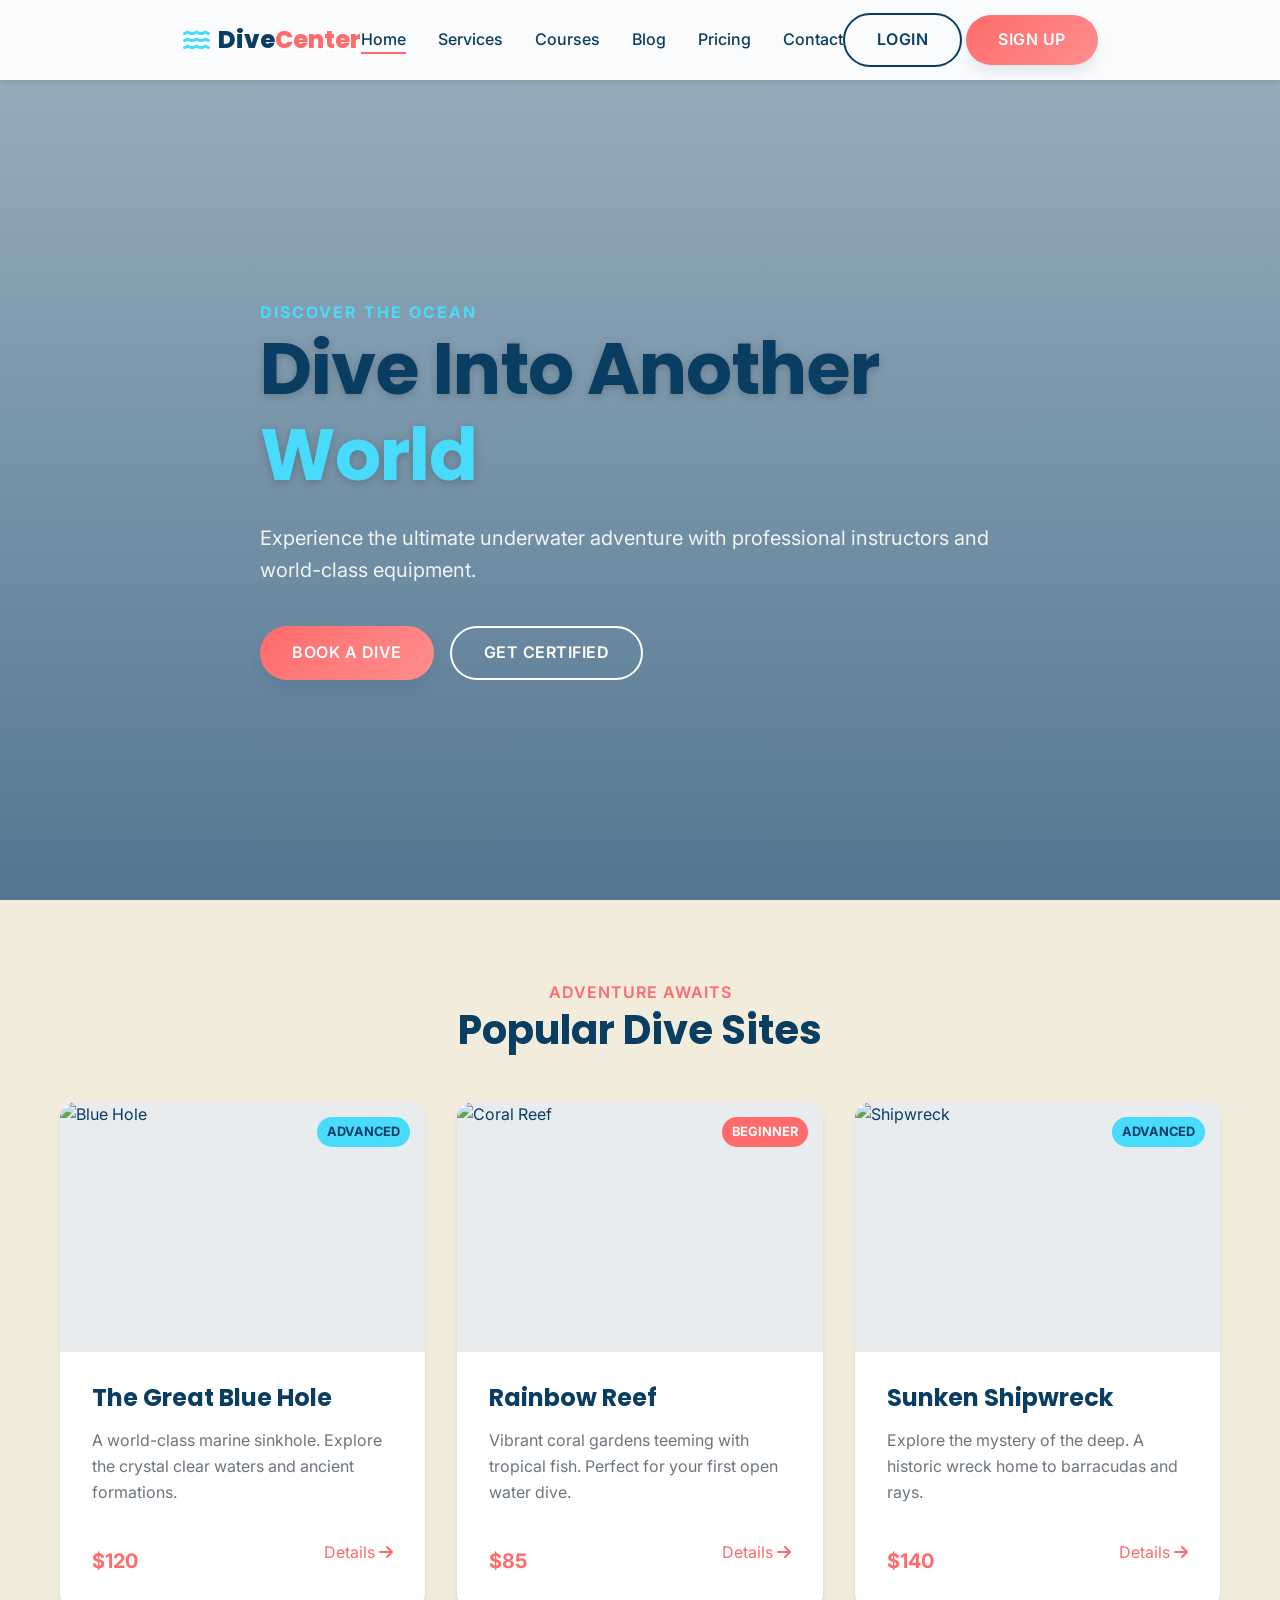
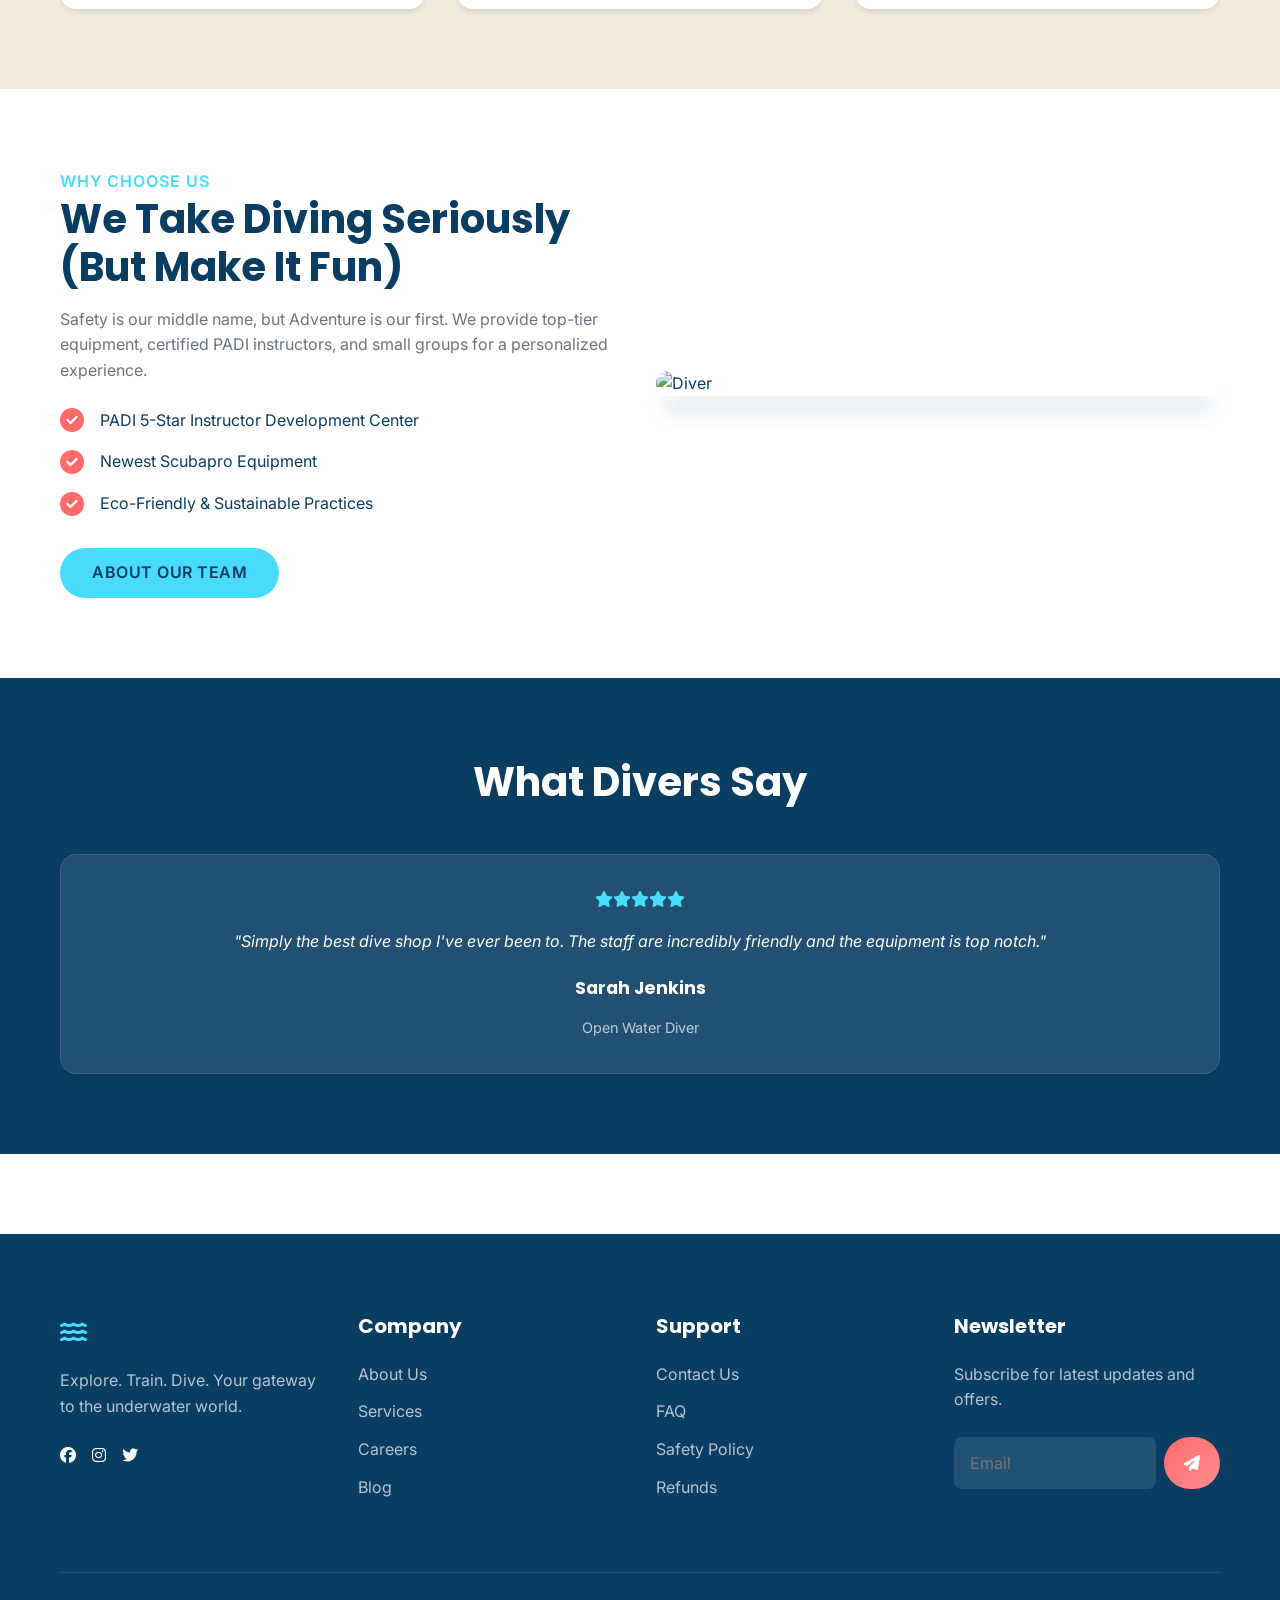
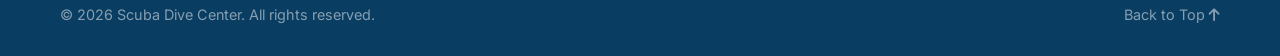
==== index.html @ 1085dacf "first commit" ====
<!DOCTYPE html>
<html lang="en">
<head>
    <meta charset="UTF-8">
    <meta name="viewport" content="width=device-width, initial-scale=1.0">
    <title>Scuba Dive Center | Dive Into Another World</title>
    
    <!-- Fonts -->
    <link rel="preconnect" href="https://fonts.googleapis.com">
    <link rel="preconnect" href="https://fonts.gstatic.com" crossorigin>
    <link href="https://fonts.googleapis.com/css2?family=Inter:wght@400;500;600&family=Poppins:wght@600;700;800&display=swap" rel="stylesheet">
    
    <!-- Icons -->
    <link rel="stylesheet" href="https://cdnjs.cloudflare.com/ajax/libs/font-awesome/6.4.0/css/all.min.css">
    
    <!-- Custom CSS -->
    <link rel="stylesheet" href="assets/css/style.css">
</head>
<body>

    <!-- Header -->
    <header class="header">
        <div class="container d-flex justify-between align-center">
            <a href="index.html" class="nav-logo">
                <i class="fa-solid fa-water text-secondary"></i>
                <span>Dive<span class="text-primary">Center</span></span>
            </a>
            
            <nav>
                <ul class="nav-links align-center">
                    <li><a href="index.html" class="nav-link active">Home</a></li>
                    <li><a href="services.html" class="nav-link">Services</a></li>
                    <li><a href="home-2.html" class="nav-link">Courses</a></li>
                    <li><a href="blog.html" class="nav-link">Blog</a></li>
                    <li><a href="pricing.html" class="nav-link">Pricing</a></li>
                    <li><a href="contact.html" class="nav-link">Contact</a></li>
                </ul>
            </nav>
            
            <div class="d-flex align-center gap-2">
                <button class="mobile-toggle text-dark"><i class="fa-solid fa-bars"></i></button>
                <div class="d-none d-md-flex gap-2"> <!-- Hidden on mobile via CSS if needed, currently showing -->
                    <a href="login.html" class="btn btn-outline text-dark" style="border-color: var(--dark); color: var(--dark);">Login</a>
                    <a href="register.html" class="btn btn-primary">Sign Up</a>
                </div>
            </div>
        </div>
    </header>

    <!-- Hero Section -->
    <section class="hero" style="background-image: url('https://images.unsplash.com/photo-1544551763-46a013bb70d5?q=80&w=2070&auto=format&fit=crop');">
        <div class="container hero-content">
            <span class="text-secondary" style="font-weight: 700; letter-spacing: 2px; text-transform: uppercase;">Discover the Ocean</span>
            <h1>Dive Into Another <span class="text-secondary">World</span></h1>
            <p>Experience the ultimate underwater adventure with professional instructors and world-class equipment.</p>
            <div class="d-flex gap-2">
                <a href="services.html" class="btn btn-primary">Book a Dive</a>
                <a href="home-2.html" class="btn btn-outline">Get Certified</a>
            </div>
        </div>
    </section>

    <!-- Popular Dives Section -->
    <section class="section bg-light">
        <div class="container">
            <div class="text-center" style="margin-bottom: 3rem;">
                <span class="text-primary" style="font-weight: 600; letter-spacing: 1px;">ADVENTURE AWAITS</span>
                <h2>Popular Dive Sites</h2>
            </div>
            
            <div class="grid grid-3">
                <!-- Card 1 -->
                <div class="card">
                    <div class="card-img">
                        <img src="https://images.unsplash.com/photo-1682687220795-796d3f6f7000?q=80&w=2070&auto=format&fit=crop" alt="Blue Hole">
                        <span style="position: absolute; top: 15px; right: 15px; background: var(--secondary); color: var(--dark); padding: 5px 10px; border-radius: 20px; font-weight: 700; font-size: 0.8rem;">ADVANCED</span>
                    </div>
                    <div class="card-body">
                        <h3 class="card-title">The Great Blue Hole</h3>
                        <p class="text-sm">A world-class marine sinkhole. Explore the crystal clear waters and ancient formations.</p>
                        <div class="d-flex justify-between align-center">
                            <span class="card-price">$120</span>
                            <a href="service-details.html" class="text-primary font-weight-bold">Details <i class="fa-solid fa-arrow-right"></i></a>
                        </div>
                    </div>
                </div>

                <!-- Card 2 -->
                <div class="card">
                    <div class="card-img">
                        <img src="https://images.unsplash.com/photo-1582967788606-a171f1080ca8?q=80&w=2070&auto=format&fit=crop" alt="Coral Reef">
                         <span style="position: absolute; top: 15px; right: 15px; background: var(--primary); color: white; padding: 5px 10px; border-radius: 20px; font-weight: 700; font-size: 0.8rem;">BEGINNER</span>
                    </div>
                    <div class="card-body">
                        <h3 class="card-title">Rainbow Reef</h3>
                        <p class="text-sm">Vibrant coral gardens teeming with tropical fish. Perfect for your first open water dive.</p>
                        <div class="d-flex justify-between align-center">
                            <span class="card-price">$85</span>
                            <a href="service-details.html" class="text-primary font-weight-bold">Details <i class="fa-solid fa-arrow-right"></i></a>
                        </div>
                    </div>
                </div>

                <!-- Card 3 -->
                <div class="card">
                    <div class="card-img">
                        <img src="https://images.unsplash.com/photo-1516683037166-2452ece72790?q=80&w=2070&auto=format&fit=crop" alt="Shipwreck">
                         <span style="position: absolute; top: 15px; right: 15px; background: var(--secondary); color: var(--dark); padding: 5px 10px; border-radius: 20px; font-weight: 700; font-size: 0.8rem;">ADVANCED</span>
                    </div>
                    <div class="card-body">
                        <h3 class="card-title">Sunken Shipwreck</h3>
                        <p class="text-sm">Explore the mystery of the deep. A historic wreck home to barracudas and rays.</p>
                        <div class="d-flex justify-between align-center">
                            <span class="card-price">$140</span>
                            <a href="service-details.html" class="text-primary font-weight-bold">Details <i class="fa-solid fa-arrow-right"></i></a>
                        </div>
                    </div>
                </div>
            </div>
        </div>
    </section>

    <!-- Why Choose Us -->
    <section class="section">
        <div class="container">
            <div class="grid grid-2 align-center">
                <div>
                     <span class="text-secondary" style="font-weight: 600; letter-spacing: 1px;">WHY CHOOSE US</span>
                    <h2>We Take Diving Seriously<br>(But Make It Fun)</h2>
                    <p>Safety is our middle name, but Adventure is our first. We provide top-tier equipment, certified PADI instructors, and small groups for a personalized experience.</p>
                    
                    <ul class="d-flex" style="flex-direction: column; gap: 1rem;">
                        <li class="d-flex align-center gap-2">
                            <i class="fa-solid fa-check-circle text-primary" style="font-size: 1.5rem;"></i>
                            <span>PADI 5-Star Instructor Development Center</span>
                        </li>
                        <li class="d-flex align-center gap-2">
                            <i class="fa-solid fa-check-circle text-primary" style="font-size: 1.5rem;"></i>
                            <span>Newest Scubapro Equipment</span>
                        </li>
                        <li class="d-flex align-center gap-2">
                            <i class="fa-solid fa-check-circle text-primary" style="font-size: 1.5rem;"></i>
                            <span>Eco-Friendly & Sustainable Practices</span>
                        </li>
                    </ul>
                    <a href="about.html" class="btn btn-secondary" style="margin-top: 2rem;">About Our Team</a>
                </div>
                <div>
                     <img src="https://images.unsplash.com/photo-1632833239869-a37e3a5806d2?q=80&w=2069&auto=format&fit=crop" alt="Diver" style="border-radius: var(--border-radius); box-shadow: var(--shadow-lg);">
                </div>
            </div>
        </div>
    </section>

    <!-- Testimonials -->
    <section class="section bg-dark text-white text-center">
        <div class="container">
            <h2 class="text-white">What Divers Say</h2>
            <div class="grid grid-3" style="margin-top: 3rem;">
                <div class="card" style="background: rgba(255,255,255,0.1); backdrop-filter: blur(5px); border: 1px solid rgba(255,255,255,0.1);">
                    <div class="card-body">
                        <div class="text-secondary" style="margin-bottom: 1rem;">
                            <i class="fa-solid fa-star"></i><i class="fa-solid fa-star"></i><i class="fa-solid fa-star"></i><i class="fa-solid fa-star"></i><i class="fa-solid fa-star"></i>
                        </div>
                        <p class="text-white" style="font-style: italic;">"Simply the best dive shop I've ever been to. The staff are incredibly friendly and the equipment is top notch."</p>
                        <h4 class="text-white" style="font-size: 1.1rem; margin-top: 1rem;">Sarah Jenkins</h4>
                        <span style="font-size: 0.9rem; opacity: 0.7;">Open Water Diver</span>
                    </div>
                </div>
                <!-- More testimonials can be added here -->
            </div>
        </div>
    </section>

    <!-- Footer -->
    <footer class="footer">
        <div class="container">
            <div class="grid grid-4">
                <div>
                    <a href="index.html" class="nav-logo text-light" style="margin-bottom: 1rem; display: block;">
                        <i class="fa-solid fa-water text-secondary"></i> DiveCenter
                    </a>
                    <p style="color: rgba(255,255,255,0.7);">Explore. Train. Dive. Your gateway to the underwater world.</p>
                    <div class="d-flex gap-2 text-white">
                        <a href="#"><i class="fa-brands fa-facebook"></i></a>
                        <a href="#"><i class="fa-brands fa-instagram"></i></a>
                        <a href="#"><i class="fa-brands fa-twitter"></i></a>
                    </div>
                </div>
                
                <div>
                    <h4>Company</h4>
                    <ul class="footer-links">
                        <li><a href="about.html">About Us</a></li>
                        <li><a href="services.html">Services</a></li>
                        <li><a href="#">Careers</a></li>
                        <li><a href="blog.html">Blog</a></li>
                    </ul>
                </div>
                
                <div>
                    <h4>Support</h4>
                    <ul class="footer-links">
                        <li><a href="contact.html">Contact Us</a></li>
                        <li><a href="#">FAQ</a></li>
                        <li><a href="#">Safety Policy</a></li>
                        <li><a href="#">Refunds</a></li>
                    </ul>
                </div>
                
                <div>
                    <h4>Newsletter</h4>
                    <p style="color: rgba(255,255,255,0.7);">Subscribe for latest updates and offers.</p>
                    <form style="display: flex; gap: 0.5rem;">
                        <input type="email" placeholder="Email" class="form-control" style="background: rgba(255,255,255,0.1); border: none; color: white;">
                        <button class="btn btn-primary" style="padding: 0 20px;"><i class="fa-solid fa-paper-plane"></i></button>
                    </form>
                </div>
            </div>
            
            <div class="footer-bottom">
                <span>&copy; 2026 Scuba Dive Center. All rights reserved.</span>
                <a href="#">Back to Top <i class="fa-solid fa-arrow-up"></i></a>
            </div>
        </div>
    </footer>

    <script src="assets/js/main.js"></script>
</body>
</html>
---- assets/css/style.css ----
/* 
 * Scuba Diving Center - Main Stylesheet
 * Billion-Dollar Design System
 * Theme: Tropical Adventure (Fun & Youthful)
 */

/* =========================================
   1. VARIABLES & THEME SETUP
   ========================================= */
:root {
    /* Brand Colors */
    --primary: #FF6B6B;     /* Coral Orange - Fun, Energetic */
    --secondary: #48DBFB;   /* Turquoise Blue - Water, Freshness */
    --tertiary: #F1ECDC;    /* Sand Beige - Beach, Warmth */
    
    /* Neutral / Functional Colors */
    --dark: #0a3d62;        /* Deep Ocean Blue - Text, Dark Backgrounds */
    --light: #ffffff;
    --gray-100: #f8f9fa;
    --gray-200: #e9ecef;
    --gray-600: #6c757d;
    --gray-800: #343a40;
    
    /* Gradients */
    --gradient-ocean: linear-gradient(135deg, #0a3d62 0%, #061e31 100%);
    --gradient-tropical: linear-gradient(135deg, var(--primary) 0%, #ff8e8e 100%);
    --gradient-water: linear-gradient(180deg, rgba(72, 219, 251, 0.1) 0%, rgba(255, 255, 255, 0) 100%);

    /* Typography */
    --font-heading: 'Poppins', sans-serif;
    --font-body: 'Inter', sans-serif;

    /* Spacing & Layout */
    --container-width: 1200px;
    --header-height: 80px;
    --border-radius: 16px;
    --border-radius-sm: 8px;
    
    /* Effects */
    --shadow-sm: 0 4px 6px -1px rgba(0, 0, 0, 0.1);
    --shadow-md: 0 10px 15px -3px rgba(10, 61, 98, 0.1);
    --shadow-lg: 0 20px 25px -5px rgba(10, 61, 98, 0.15);
    --shadow-glow: 0 0 20px rgba(72, 219, 251, 0.3);
    
    /* Transitions */
    --transition: all 0.3s ease;
}

/* =========================================
   2. RESET & BASE STYLES
   ========================================= */
*, *::before, *::after {
    margin: 0;
    padding: 0;
    box-sizing: border-box;
}

html {
    scroll-behavior: smooth;
}

body {
    font-family: var(--font-body);
    color: var(--dark);
    line-height: 1.6;
    background-color: var(--light);
    overflow-x: hidden;
    font-size: 16px;
}

h1, h2, h3, h4, h5, h6 {
    font-family: var(--font-heading);
    font-weight: 700;
    line-height: 1.2;
    margin-bottom: 1rem;
    color: var(--dark);
}

h1 { font-size: 3.5rem; letter-spacing: -1px; }
h2 { font-size: 2.5rem; }
h3 { font-size: 1.75rem; }

p {
    margin-bottom: 1.5rem;
    color: var(--gray-600);
}

a {
    text-decoration: none;
    color: inherit;
    transition: var(--transition);
}

ul {
    list-style: none;
}

img {
    max-width: 100%;
    height: auto;
    display: block;
}

/* =========================================
   3. UTILITY CLASSES
   ========================================= */
.container {
    max-width: var(--container-width);
    margin: 0 auto;
    padding: 0 20px;
}

.section {
    padding: 80px 0;
}

.text-center { text-align: center; }
.text-white { color: var(--light) !important; }
.text-primary { color: var(--primary) !important; }
.text-secondary { color: var(--secondary) !important; }

.d-flex { display: flex; }
.align-center { align-items: center; }
.justify-between { justify-content: space-between; }
.justify-center { justify-content: center; }
.gap-1 { gap: 0.5rem; }
.gap-2 { gap: 1rem; }
.gap-3 { gap: 1.5rem; }

.bg-light { background-color: var(--tertiary); }
.bg-dark { background-color: var(--dark); color: var(--light); }

/* Grid System (Simple) */
.grid {
    display: grid;
    gap: 2rem;
}
.grid-2 { grid-template-columns: repeat(auto-fit, minmax(300px, 1fr)); }
.grid-3 { grid-template-columns: repeat(auto-fit, minmax(300px, 1fr)); }
.grid-4 { grid-template-columns: repeat(auto-fit, minmax(250px, 1fr)); }

/* =========================================
   4. COMPONENT: BUTTONS
   ========================================= */
.btn {
    display: inline-flex;
    align-items: center;
    justify-content: center;
    padding: 12px 32px;
    border-radius: 50px; /* Pill shape for premium feel */
    font-weight: 600;
    font-size: 1rem;
    cursor: pointer;
    transition: var(--transition);
    border: none;
    text-transform: uppercase;
    letter-spacing: 0.5px;
}

.btn-primary {
    background: var(--gradient-tropical);
    color: var(--light);
    box-shadow: var(--shadow-md);
}

.btn-primary:hover {
    transform: translateY(-3px);
    box-shadow: var(--shadow-lg);
}

.btn-outline {
    background: transparent;
    border: 2px solid var(--light);
    color: var(--light);
}

.btn-outline:hover {
    background: var(--light);
    color: var(--dark);
}

.btn-secondary {
    background-color: var(--secondary);
    color: var(--dark);
}

.btn-secondary:hover {
    background-color: #2ecef5;
    transform: translateY(-2px);
}

/* =========================================
   5. COMPONENT: HEADER / NAVBAR
   ========================================= */
.header {
    height: var(--header-height);
    background-color: rgba(255, 255, 255, 0.95);
    backdrop-filter: blur(10px);
    position: fixed;
    top: 0;
    left: 0;
    right: 0;
    z-index: 1000;
    box-shadow: var(--shadow-sm);
    display: flex;
    align-items: center;
}

.nav-logo {
    font-family: var(--font-heading);
    font-size: 1.5rem;
    font-weight: 800;
    color: var(--dark);
    display: flex;
    align-items: center;
    gap: 0.5rem;
}

.nav-links {
    display: flex;
    gap: 2rem;
}

.nav-link {
    font-weight: 500;
    color: var(--dark);
    position: relative;
    padding: 5px 0;
}

.nav-link::after {
    content: '';
    position: absolute;
    bottom: 0;
    left: 0;
    width: 0;
    height: 2px;
    background-color: var(--primary);
    transition: var(--transition);
}

.nav-link:hover::after, .nav-link.active::after {
    width: 100%;
}

.mobile-toggle {
    display: none;
    font-size: 1.5rem;
    cursor: pointer;
}

/* =========================================
   6. COMPONENT: HERO SECTION
   ========================================= */
.hero {
    height: 100vh; /* Massive Hero */
    display: flex;
    align-items: center;
    position: relative;
    padding-top: var(--header-height);
    background-size: cover;
    background-position: center;
    color: var(--light);
}

.hero::before {
    content: '';
    position: absolute;
    top: 0;
    left: 0;
    width: 100%;
    height: 100%;
    background: linear-gradient(rgba(10, 61, 98, 0.4), rgba(10, 61, 98, 0.7));
}

.hero-content {
    position: relative;
    z-index: 1;
    max-width: 800px;
}

.hero h1 {
    font-size: 4.5rem;
    margin-bottom: 1.5rem;
    text-shadow: 0 2px 10px rgba(0,0,0,0.2);
}

.hero p {
    font-size: 1.25rem;
    color: rgba(255, 255, 255, 0.9);
    margin-bottom: 2.5rem;
}

/* =========================================
   7. COMPONENT: CARDS
   ========================================= */
.card {
    background: var(--light);
    border-radius: var(--border-radius);
    overflow: hidden;
    box-shadow: var(--shadow-sm);
    transition: var(--transition);
    position: relative;
}

.card:hover {
    transform: translateY(-10px);
    box-shadow: var(--shadow-lg);
}

.card-img {
    height: 250px;
    background-color: var(--gray-200);
    position: relative;
}

.card-img img {
    width: 100%;
    height: 100%;
    object-fit: cover;
}

.card-body {
    padding: 2rem;
}

.card-title {
    font-size: 1.5rem;
    margin-bottom: 1rem;
}

.card-price {
    font-size: 1.25rem;
    color: var(--primary);
    font-weight: 700;
    margin-top: 1rem;
    display: block;
}

/* =========================================
   8. COMPONENT: FOOTER
   ========================================= */
.footer {
    background-color: var(--dark);
    color: var(--light);
    padding: 80px 0 30px;
    margin-top: 80px;
}

.footer h4 {
    color: var(--light);
    margin-bottom: 1.5rem;
    font-size: 1.25rem;
}

.footer-links li {
    margin-bottom: 0.75rem;
}

.footer-links a {
    color: rgba(255, 255, 255, 0.7);
}

.footer-links a:hover {
    color: var(--secondary);
    padding-left: 5px;
}

.footer-bottom {
    border-top: 1px solid rgba(255, 255, 255, 0.1);
    margin-top: 60px;
    padding-top: 30px;
    display: flex;
    justify-content: space-between;
    align-items: center;
    color: rgba(255, 255, 255, 0.5);
    font-size: 0.9rem;
}

/* =========================================
   9. FORMS
   ========================================= */
.form-group {
    margin-bottom: 1.5rem;
}

.form-control {
    width: 100%;
    padding: 16px;
    border: 2px solid var(--gray-200);
    border-radius: var(--border-radius-sm);
    font-family: var(--font-body);
    font-size: 1rem;
    transition: var(--transition);
}

.form-control:focus {
    outline: none;
    border-color: var(--primary);
    box-shadow: 0 0 0 4px rgba(255, 107, 107, 0.1);
}

/* =========================================
   10. MOBILE RESPONSIVENESS
   ========================================= */
@media (max-width: 992px) {
    h1 { font-size: 3rem; }
    .hero h1 { font-size: 3.5rem; }
}

@media (max-width: 768px) {
    .nav-links {
        display: none; /* Hide for now, will toggle with JS */
    }
    
    .mobile-toggle {
        display: block;
    }
    
    .hero h1 { font-size: 2.5rem; }
    
    .grid-2, .grid-3, .grid-4 {
        grid-template-columns: 1fr;
    }
}
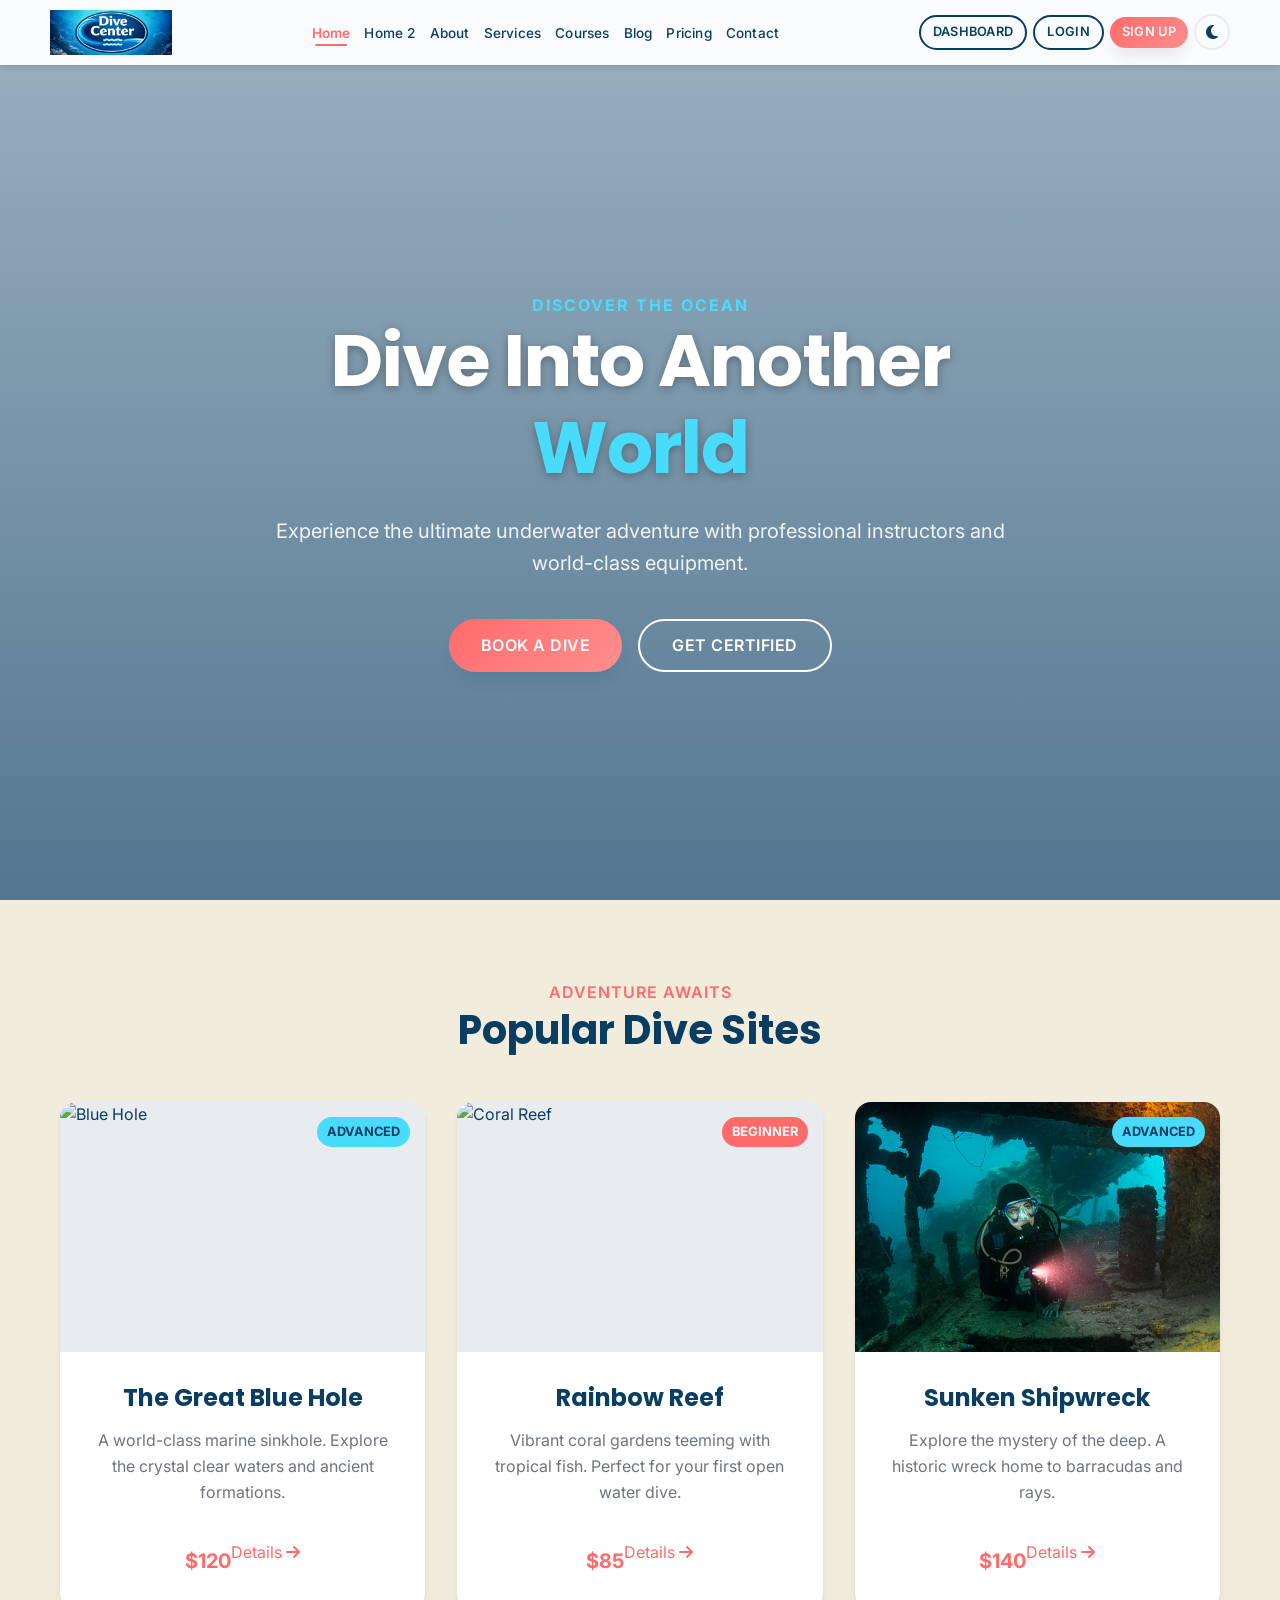
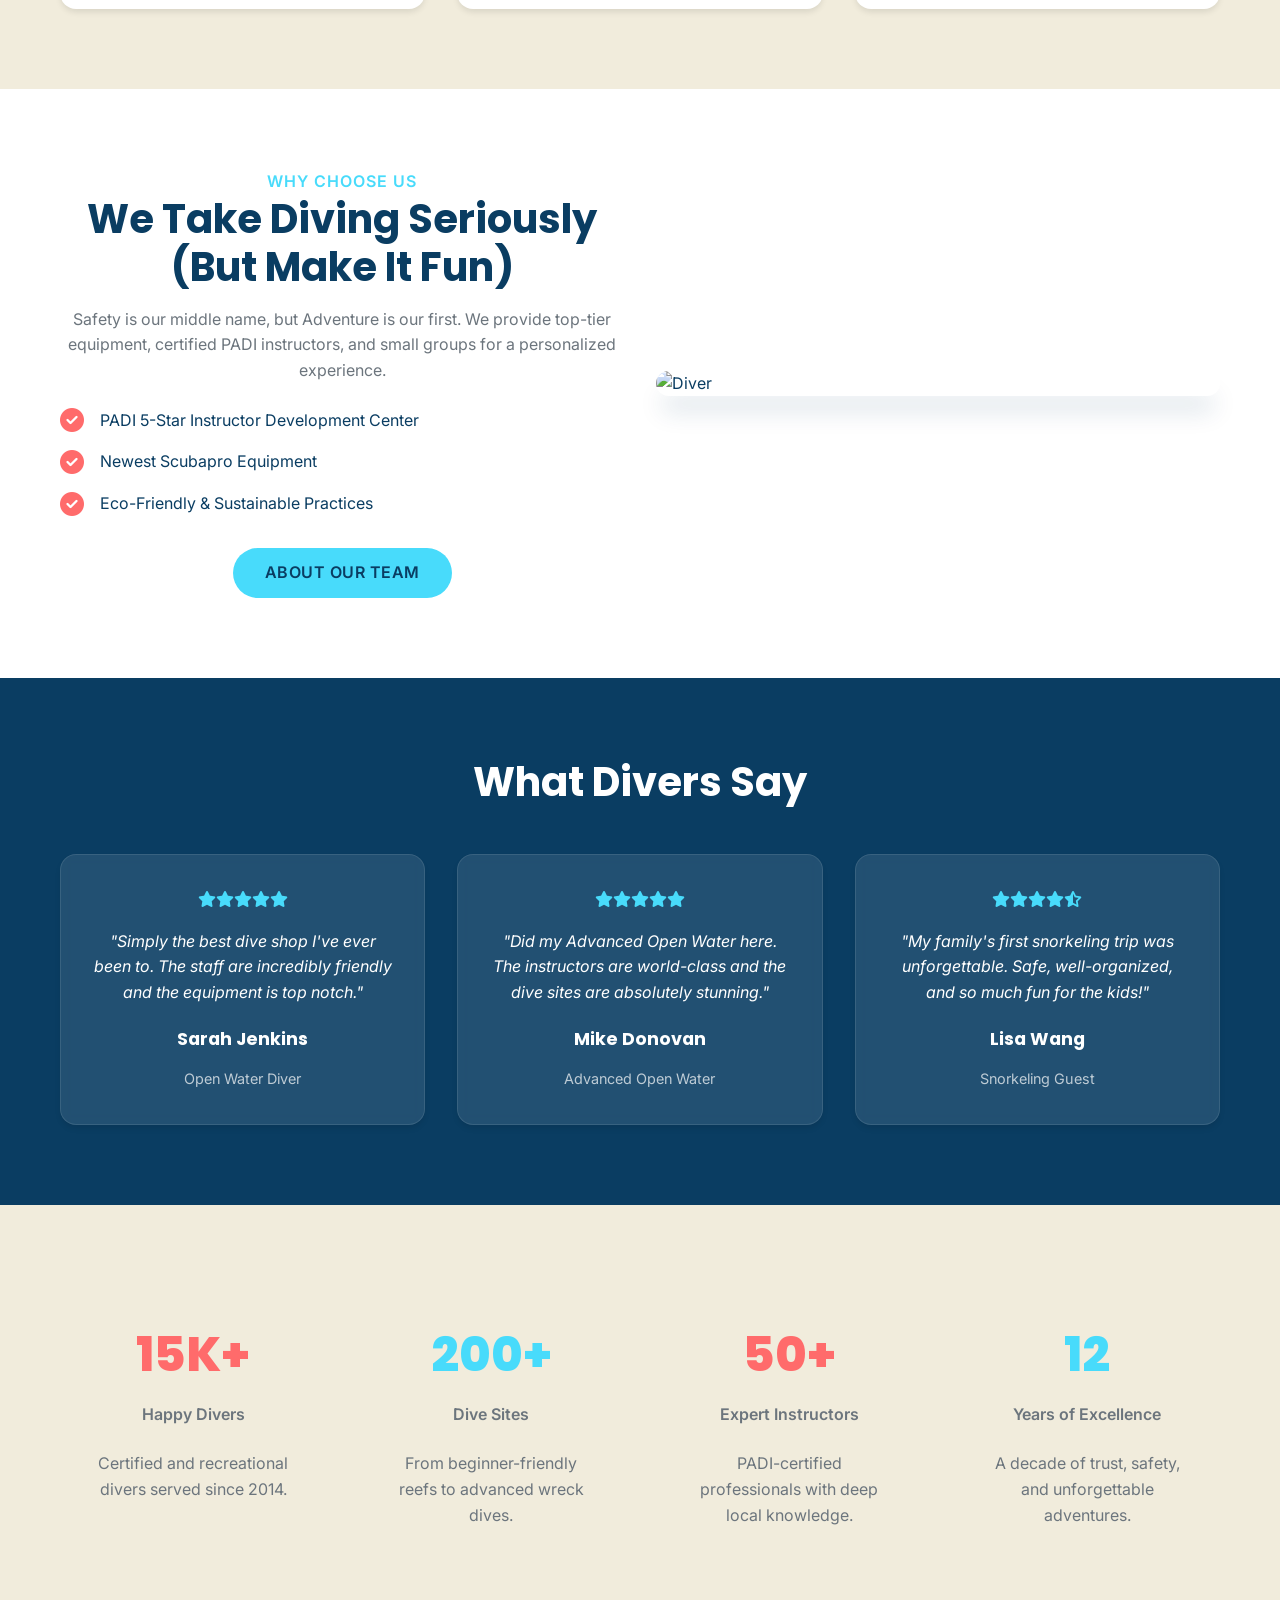
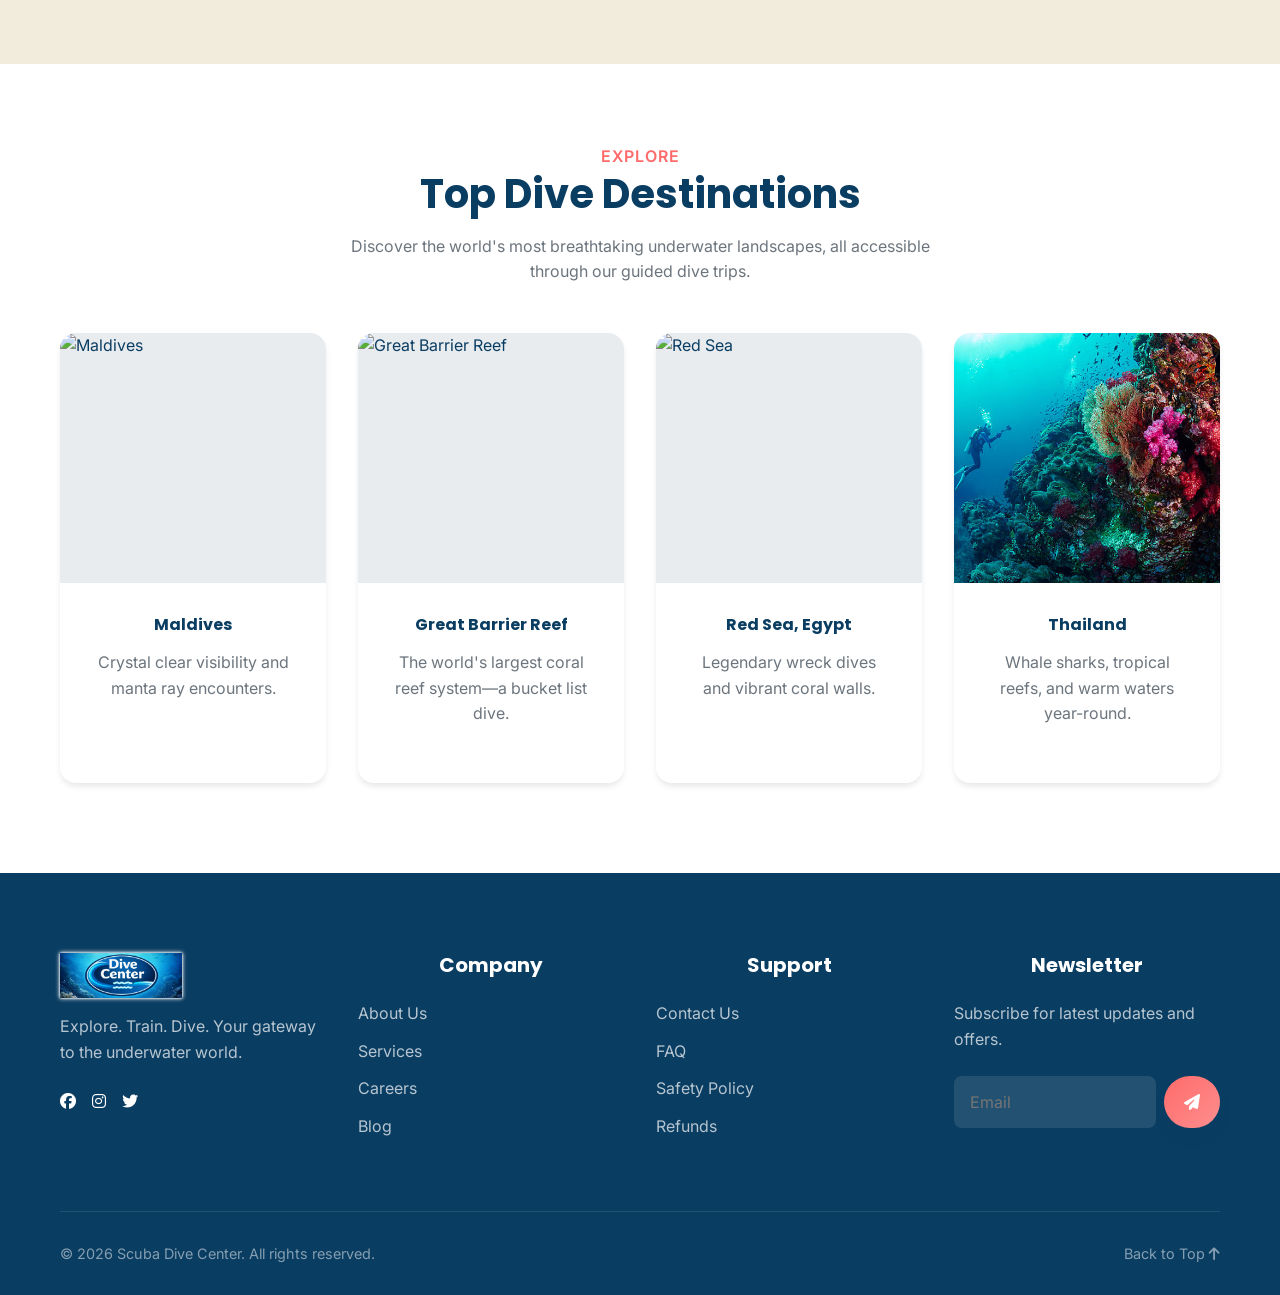
==== commit 575967ff: "upd1_20cent" ====
--- a/index.html
+++ b/index.html
@@ -1,61 +1,73 @@
 <!DOCTYPE html>
 <html lang="en">
+
 <head>
     <meta charset="UTF-8">
     <meta name="viewport" content="width=device-width, initial-scale=1.0">
     <title>Scuba Dive Center | Dive Into Another World</title>
-    
+
     <!-- Fonts -->
     <link rel="preconnect" href="https://fonts.googleapis.com">
     <link rel="preconnect" href="https://fonts.gstatic.com" crossorigin>
-    <link href="https://fonts.googleapis.com/css2?family=Inter:wght@400;500;600&family=Poppins:wght@600;700;800&display=swap" rel="stylesheet">
-    
+    <link
+        href="https://fonts.googleapis.com/css2?family=Inter:wght@400;500;600&family=Poppins:wght@600;700;800&display=swap"
+        rel="stylesheet">
+
     <!-- Icons -->
     <link rel="stylesheet" href="https://cdnjs.cloudflare.com/ajax/libs/font-awesome/6.4.0/css/all.min.css">
-    
+
     <!-- Custom CSS -->
     <link rel="stylesheet" href="assets/css/style.css">
 </head>
+
 <body>
 
     <!-- Header -->
     <header class="header">
         <div class="container d-flex justify-between align-center">
             <a href="index.html" class="nav-logo">
-                <i class="fa-solid fa-water text-secondary"></i>
-                <span>Dive<span class="text-primary">Center</span></span>
+                <img src="assets/images/logo3.png" alt="DiveCenter Logo" style="height: 50px;">
             </a>
-            
+
             <nav>
                 <ul class="nav-links align-center">
                     <li><a href="index.html" class="nav-link active">Home</a></li>
+                    <li><a href="home-2.html" class="nav-link">Home 2</a></li>
+                    <li><a href="about.html" class="nav-link">About</a></li>
                     <li><a href="services.html" class="nav-link">Services</a></li>
-                    <li><a href="home-2.html" class="nav-link">Courses</a></li>
+                    <li><a href="courses.html" class="nav-link">Courses</a></li>
                     <li><a href="blog.html" class="nav-link">Blog</a></li>
                     <li><a href="pricing.html" class="nav-link">Pricing</a></li>
                     <li><a href="contact.html" class="nav-link">Contact</a></li>
                 </ul>
             </nav>
-            
+
             <div class="d-flex align-center gap-2">
                 <button class="mobile-toggle text-dark"><i class="fa-solid fa-bars"></i></button>
                 <div class="d-none d-md-flex gap-2"> <!-- Hidden on mobile via CSS if needed, currently showing -->
-                    <a href="login.html" class="btn btn-outline text-dark" style="border-color: var(--dark); color: var(--dark);">Login</a>
+                    <a href="dashboard.html" class="btn btn-outline text-dark"
+                        style="border-color: var(--dark); color: var(--dark);">Dashboard</a>
+                    <a href="login.html" class="btn btn-outline text-dark"
+                        style="border-color: var(--dark); color: var(--dark);">Login</a>
                     <a href="register.html" class="btn btn-primary">Sign Up</a>
+                    <button class="theme-toggle" id="themeToggle" title="Toggle Theme"><i
+                            class="fa-solid fa-moon"></i></button>
                 </div>
             </div>
         </div>
     </header>
 
     <!-- Hero Section -->
-    <section class="hero" style="background-image: url('https://images.unsplash.com/photo-1544551763-46a013bb70d5?q=80&w=2070&auto=format&fit=crop');">
+    <section class="hero"
+        style="background-image: url('https://images.unsplash.com/photo-1544551763-46a013bb70d5?q=80&w=2070&auto=format&fit=crop');">
         <div class="container hero-content">
-            <span class="text-secondary" style="font-weight: 700; letter-spacing: 2px; text-transform: uppercase;">Discover the Ocean</span>
+            <span class="text-secondary"
+                style="font-weight: 700; letter-spacing: 2px; text-transform: uppercase;">Discover the Ocean</span>
             <h1>Dive Into Another <span class="text-secondary">World</span></h1>
             <p>Experience the ultimate underwater adventure with professional instructors and world-class equipment.</p>
             <div class="d-flex gap-2">
                 <a href="services.html" class="btn btn-primary">Book a Dive</a>
-                <a href="home-2.html" class="btn btn-outline">Get Certified</a>
+                <a href="courses.html" class="btn btn-outline">Get Certified</a>
             </div>
         </div>
     </section>
@@ -67,20 +79,24 @@
                 <span class="text-primary" style="font-weight: 600; letter-spacing: 1px;">ADVENTURE AWAITS</span>
                 <h2>Popular Dive Sites</h2>
             </div>
-            
+
             <div class="grid grid-3">
                 <!-- Card 1 -->
                 <div class="card">
                     <div class="card-img">
-                        <img src="https://images.unsplash.com/photo-1682687220795-796d3f6f7000?q=80&w=2070&auto=format&fit=crop" alt="Blue Hole">
-                        <span style="position: absolute; top: 15px; right: 15px; background: var(--secondary); color: var(--dark); padding: 5px 10px; border-radius: 20px; font-weight: 700; font-size: 0.8rem;">ADVANCED</span>
+                        <img src="https://images.unsplash.com/photo-1559827260-dc66d52bef19?q=80&w=2070&auto=format&fit=crop"
+                            alt="Blue Hole">
+                        <span
+                            style="position: absolute; top: 15px; right: 15px; background: var(--secondary); color: var(--dark); padding: 5px 10px; border-radius: 20px; font-weight: 700; font-size: 0.8rem;">ADVANCED</span>
                     </div>
                     <div class="card-body">
                         <h3 class="card-title">The Great Blue Hole</h3>
-                        <p class="text-sm">A world-class marine sinkhole. Explore the crystal clear waters and ancient formations.</p>
+                        <p class="text-sm">A world-class marine sinkhole. Explore the crystal clear waters and ancient
+                            formations.</p>
                         <div class="d-flex justify-between align-center">
                             <span class="card-price">$120</span>
-                            <a href="service-details.html" class="text-primary font-weight-bold">Details <i class="fa-solid fa-arrow-right"></i></a>
+                            <a href="service-details.html" class="text-primary font-weight-bold">Details <i
+                                    class="fa-solid fa-arrow-right"></i></a>
                         </div>
                     </div>
                 </div>
@@ -88,15 +104,19 @@
                 <!-- Card 2 -->
                 <div class="card">
                     <div class="card-img">
-                        <img src="https://images.unsplash.com/photo-1582967788606-a171f1080ca8?q=80&w=2070&auto=format&fit=crop" alt="Coral Reef">
-                         <span style="position: absolute; top: 15px; right: 15px; background: var(--primary); color: white; padding: 5px 10px; border-radius: 20px; font-weight: 700; font-size: 0.8rem;">BEGINNER</span>
+                        <img src="https://images.unsplash.com/photo-1544551763-77ef2d0cfc6c?q=80&w=2070&auto=format&fit=crop"
+                            alt="Coral Reef">
+                        <span
+                            style="position: absolute; top: 15px; right: 15px; background: var(--primary); color: white; padding: 5px 10px; border-radius: 20px; font-weight: 700; font-size: 0.8rem;">BEGINNER</span>
                     </div>
                     <div class="card-body">
                         <h3 class="card-title">Rainbow Reef</h3>
-                        <p class="text-sm">Vibrant coral gardens teeming with tropical fish. Perfect for your first open water dive.</p>
+                        <p class="text-sm">Vibrant coral gardens teeming with tropical fish. Perfect for your first open
+                            water dive.</p>
                         <div class="d-flex justify-between align-center">
                             <span class="card-price">$85</span>
-                            <a href="service-details.html" class="text-primary font-weight-bold">Details <i class="fa-solid fa-arrow-right"></i></a>
+                            <a href="service-details.html" class="text-primary font-weight-bold">Details <i
+                                    class="fa-solid fa-arrow-right"></i></a>
                         </div>
                     </div>
                 </div>
@@ -104,15 +124,18 @@
                 <!-- Card 3 -->
                 <div class="card">
                     <div class="card-img">
-                        <img src="https://images.unsplash.com/photo-1516683037166-2452ece72790?q=80&w=2070&auto=format&fit=crop" alt="Shipwreck">
-                         <span style="position: absolute; top: 15px; right: 15px; background: var(--secondary); color: var(--dark); padding: 5px 10px; border-radius: 20px; font-weight: 700; font-size: 0.8rem;">ADVANCED</span>
+                        <img src="assets/images/Sunkenship.jpg" alt="Shipwreck">
+                        <span
+                            style="position: absolute; top: 15px; right: 15px; background: var(--secondary); color: var(--dark); padding: 5px 10px; border-radius: 20px; font-weight: 700; font-size: 0.8rem;">ADVANCED</span>
                     </div>
                     <div class="card-body">
                         <h3 class="card-title">Sunken Shipwreck</h3>
-                        <p class="text-sm">Explore the mystery of the deep. A historic wreck home to barracudas and rays.</p>
+                        <p class="text-sm">Explore the mystery of the deep. A historic wreck home to barracudas and
+                            rays.</p>
                         <div class="d-flex justify-between align-center">
                             <span class="card-price">$140</span>
-                            <a href="service-details.html" class="text-primary font-weight-bold">Details <i class="fa-solid fa-arrow-right"></i></a>
+                            <a href="service-details.html" class="text-primary font-weight-bold">Details <i
+                                    class="fa-solid fa-arrow-right"></i></a>
                         </div>
                     </div>
                 </div>
@@ -124,11 +147,12 @@
     <section class="section">
         <div class="container">
             <div class="grid grid-2 align-center">
-                <div>
-                     <span class="text-secondary" style="font-weight: 600; letter-spacing: 1px;">WHY CHOOSE US</span>
+                <div class="text-center">
+                    <span class="text-secondary" style="font-weight: 600; letter-spacing: 1px;">WHY CHOOSE US</span>
                     <h2>We Take Diving Seriously<br>(But Make It Fun)</h2>
-                    <p>Safety is our middle name, but Adventure is our first. We provide top-tier equipment, certified PADI instructors, and small groups for a personalized experience.</p>
-                    
+                    <p>Safety is our middle name, but Adventure is our first. We provide top-tier equipment, certified
+                        PADI instructors, and small groups for a personalized experience.</p>
+
                     <ul class="d-flex" style="flex-direction: column; gap: 1rem;">
                         <li class="d-flex align-center gap-2">
                             <i class="fa-solid fa-check-circle text-primary" style="font-size: 1.5rem;"></i>
@@ -146,7 +170,8 @@
                     <a href="about.html" class="btn btn-secondary" style="margin-top: 2rem;">About Our Team</a>
                 </div>
                 <div>
-                     <img src="https://images.unsplash.com/photo-1632833239869-a37e3a5806d2?q=80&w=2069&auto=format&fit=crop" alt="Diver" style="border-radius: var(--border-radius); box-shadow: var(--shadow-lg);">
+                    <img src="https://images.unsplash.com/photo-1544551763-46a013bb70d5?q=80&w=2070&auto=format&fit=crop"
+                        alt="Diver" style="border-radius: var(--border-radius); box-shadow: var(--shadow-lg);">
                 </div>
             </div>
         </div>
@@ -157,17 +182,133 @@
         <div class="container">
             <h2 class="text-white">What Divers Say</h2>
             <div class="grid grid-3" style="margin-top: 3rem;">
-                <div class="card" style="background: rgba(255,255,255,0.1); backdrop-filter: blur(5px); border: 1px solid rgba(255,255,255,0.1);">
+                <div class="card"
+                    style="background: rgba(255,255,255,0.1); backdrop-filter: blur(5px); border: 1px solid rgba(255,255,255,0.1);">
                     <div class="card-body">
                         <div class="text-secondary" style="margin-bottom: 1rem;">
-                            <i class="fa-solid fa-star"></i><i class="fa-solid fa-star"></i><i class="fa-solid fa-star"></i><i class="fa-solid fa-star"></i><i class="fa-solid fa-star"></i>
-                        </div>
-                        <p class="text-white" style="font-style: italic;">"Simply the best dive shop I've ever been to. The staff are incredibly friendly and the equipment is top notch."</p>
+                            <i class="fa-solid fa-star"></i><i class="fa-solid fa-star"></i><i
+                                class="fa-solid fa-star"></i><i class="fa-solid fa-star"></i><i
+                                class="fa-solid fa-star"></i>
+                        </div>
+                        <p class="text-white" style="font-style: italic;">"Simply the best dive shop I've ever been to.
+                            The staff are incredibly friendly and the equipment is top notch."</p>
                         <h4 class="text-white" style="font-size: 1.1rem; margin-top: 1rem;">Sarah Jenkins</h4>
                         <span style="font-size: 0.9rem; opacity: 0.7;">Open Water Diver</span>
                     </div>
                 </div>
-                <!-- More testimonials can be added here -->
+                <div class="card"
+                    style="background: rgba(255,255,255,0.1); backdrop-filter: blur(5px); border: 1px solid rgba(255,255,255,0.1);">
+                    <div class="card-body">
+                        <div class="text-secondary" style="margin-bottom: 1rem;">
+                            <i class="fa-solid fa-star"></i><i class="fa-solid fa-star"></i><i
+                                class="fa-solid fa-star"></i><i class="fa-solid fa-star"></i><i
+                                class="fa-solid fa-star"></i>
+                        </div>
+                        <p class="text-white" style="font-style: italic;">"Did my Advanced Open Water here. The
+                            instructors are world-class and the dive sites are absolutely stunning."</p>
+                        <h4 class="text-white" style="font-size: 1.1rem; margin-top: 1rem;">Mike Donovan</h4>
+                        <span style="font-size: 0.9rem; opacity: 0.7;">Advanced Open Water</span>
+                    </div>
+                </div>
+                <div class="card"
+                    style="background: rgba(255,255,255,0.1); backdrop-filter: blur(5px); border: 1px solid rgba(255,255,255,0.1);">
+                    <div class="card-body">
+                        <div class="text-secondary" style="margin-bottom: 1rem;">
+                            <i class="fa-solid fa-star"></i><i class="fa-solid fa-star"></i><i
+                                class="fa-solid fa-star"></i><i class="fa-solid fa-star"></i><i
+                                class="fa-solid fa-star-half-stroke"></i>
+                        </div>
+                        <p class="text-white" style="font-style: italic;">"My family's first snorkeling trip was
+                            unforgettable. Safe, well-organized, and so much fun for the kids!"</p>
+                        <h4 class="text-white" style="font-size: 1.1rem; margin-top: 1rem;">Lisa Wang</h4>
+                        <span style="font-size: 0.9rem; opacity: 0.7;">Snorkeling Guest</span>
+                    </div>
+                </div>
+            </div>
+        </div>
+    </section>
+
+    <!-- Quick Stats Counter -->
+    <section class="section bg-light">
+        <div class="container">
+            <div class="grid grid-4 text-center">
+                <div style="padding: 2rem;">
+                    <div class="text-primary"
+                        style="font-size: 3rem; font-weight: 800; font-family: var(--font-heading);">15K+</div>
+                    <p style="font-weight: 600; margin-top: 0.5rem;">Happy Divers</p>
+                    <p class="text-sm">Certified and recreational divers served since 2014.</p>
+                </div>
+                <div style="padding: 2rem;">
+                    <div class="text-secondary"
+                        style="font-size: 3rem; font-weight: 800; font-family: var(--font-heading);">200+</div>
+                    <p style="font-weight: 600; margin-top: 0.5rem;">Dive Sites</p>
+                    <p class="text-sm">From beginner-friendly reefs to advanced wreck dives.</p>
+                </div>
+                <div style="padding: 2rem;">
+                    <div class="text-primary"
+                        style="font-size: 3rem; font-weight: 800; font-family: var(--font-heading);">50+</div>
+                    <p style="font-weight: 600; margin-top: 0.5rem;">Expert Instructors</p>
+                    <p class="text-sm">PADI-certified professionals with deep local knowledge.</p>
+                </div>
+                <div style="padding: 2rem;">
+                    <div class="text-secondary"
+                        style="font-size: 3rem; font-weight: 800; font-family: var(--font-heading);">12</div>
+                    <p style="font-weight: 600; margin-top: 0.5rem;">Years of Excellence</p>
+                    <p class="text-sm">A decade of trust, safety, and unforgettable adventures.</p>
+                </div>
+            </div>
+        </div>
+    </section>
+
+    <!-- Dive Destinations Gallery -->
+    <section class="section">
+        <div class="container">
+            <div class="text-center" style="margin-bottom: 3rem;">
+                <span class="text-primary" style="font-weight: 600; letter-spacing: 1px;">EXPLORE</span>
+                <h2>Top Dive Destinations</h2>
+                <p style="max-width: 600px; margin: 0 auto;">Discover the world's most breathtaking underwater
+                    landscapes, all accessible through our guided dive trips.</p>
+            </div>
+            <div class="grid grid-4">
+                <div class="card">
+                    <div class="card-img">
+                        <img src="https://images.unsplash.com/photo-1544551763-46a013bb70d5?q=80&w=2070&auto=format&fit=crop"
+                            alt="Maldives">
+                    </div>
+                    <div class="card-body text-center">
+                        <h4>Maldives</h4>
+                        <p class="text-sm">Crystal clear visibility and manta ray encounters.</p>
+                    </div>
+                </div>
+                <div class="card">
+                    <div class="card-img">
+                        <img src="https://images.unsplash.com/photo-1510414842594-a61c69b5ae57?q=80&w=2070&auto=format&fit=crop"
+                            alt="Great Barrier Reef">
+                    </div>
+                    <div class="card-body text-center">
+                        <h4>Great Barrier Reef</h4>
+                        <p class="text-sm">The world's largest coral reef system—a bucket list dive.</p>
+                    </div>
+                </div>
+                <div class="card">
+                    <div class="card-img">
+                        <img src="https://images.unsplash.com/photo-1559827260-dc66d52bef19?q=80&w=2070&auto=format&fit=crop"
+                            alt="Red Sea">
+                    </div>
+                    <div class="card-body text-center">
+                        <h4>Red Sea, Egypt</h4>
+                        <p class="text-sm">Legendary wreck dives and vibrant coral walls.</p>
+                    </div>
+                </div>
+                <div class="card">
+                    <div class="card-img">
+                        <img src="assets/images/Thailand.jpg" alt="Thailand">
+                    </div>
+                    <div class="card-body text-center">
+                        <h4>Thailand</h4>
+                        <p class="text-sm">Whale sharks, tropical reefs, and warm waters year-round.</p>
+                    </div>
+                </div>
             </div>
         </div>
     </section>
@@ -177,17 +318,18 @@
         <div class="container">
             <div class="grid grid-4">
                 <div>
-                    <a href="index.html" class="nav-logo text-light" style="margin-bottom: 1rem; display: block;">
-                        <i class="fa-solid fa-water text-secondary"></i> DiveCenter
+                    <a href="index.html" class="nav-logo" style="margin-bottom: 1rem; display: block;">
+                        <img src="assets/images/logo3.png" alt="DiveCenter Logo" style="height: 50px;">
                     </a>
-                    <p style="color: rgba(255,255,255,0.7);">Explore. Train. Dive. Your gateway to the underwater world.</p>
+                    <p style="color: rgba(255,255,255,0.7);">Explore. Train. Dive. Your gateway to the underwater world.
+                    </p>
                     <div class="d-flex gap-2 text-white">
                         <a href="#"><i class="fa-brands fa-facebook"></i></a>
                         <a href="#"><i class="fa-brands fa-instagram"></i></a>
                         <a href="#"><i class="fa-brands fa-twitter"></i></a>
                     </div>
                 </div>
-                
+
                 <div>
                     <h4>Company</h4>
                     <ul class="footer-links">
@@ -197,7 +339,7 @@
                         <li><a href="blog.html">Blog</a></li>
                     </ul>
                 </div>
-                
+
                 <div>
                     <h4>Support</h4>
                     <ul class="footer-links">
@@ -207,17 +349,19 @@
                         <li><a href="#">Refunds</a></li>
                     </ul>
                 </div>
-                
+
                 <div>
                     <h4>Newsletter</h4>
                     <p style="color: rgba(255,255,255,0.7);">Subscribe for latest updates and offers.</p>
                     <form style="display: flex; gap: 0.5rem;">
-                        <input type="email" placeholder="Email" class="form-control" style="background: rgba(255,255,255,0.1); border: none; color: white;">
-                        <button class="btn btn-primary" style="padding: 0 20px;"><i class="fa-solid fa-paper-plane"></i></button>
+                        <input type="email" placeholder="Email" class="form-control"
+                            style="background: rgba(255,255,255,0.1); border: none; color: white;">
+                        <button class="btn btn-primary" style="padding: 0 20px;"><i
+                                class="fa-solid fa-paper-plane"></i></button>
                     </form>
                 </div>
             </div>
-            
+
             <div class="footer-bottom">
                 <span>&copy; 2026 Scuba Dive Center. All rights reserved.</span>
                 <a href="#">Back to Top <i class="fa-solid fa-arrow-up"></i></a>
@@ -227,4 +371,5 @@
 
     <script src="assets/js/main.js"></script>
 </body>
-</html>
+
+</html>
--- a/assets/css/style.css
+++ b/assets/css/style.css
@@ -9,18 +9,22 @@
    ========================================= */
 :root {
     /* Brand Colors */
-    --primary: #FF6B6B;     /* Coral Orange - Fun, Energetic */
-    --secondary: #48DBFB;   /* Turquoise Blue - Water, Freshness */
-    --tertiary: #F1ECDC;    /* Sand Beige - Beach, Warmth */
-    
+    --primary: #FF6B6B;
+    /* Coral Orange - Fun, Energetic */
+    --secondary: #48DBFB;
+    /* Turquoise Blue - Water, Freshness */
+    --tertiary: #F1ECDC;
+    /* Sand Beige - Beach, Warmth */
+
     /* Neutral / Functional Colors */
-    --dark: #0a3d62;        /* Deep Ocean Blue - Text, Dark Backgrounds */
+    --dark: #0a3d62;
+    /* Deep Ocean Blue - Text, Dark Backgrounds */
     --light: #ffffff;
     --gray-100: #f8f9fa;
     --gray-200: #e9ecef;
     --gray-600: #6c757d;
     --gray-800: #343a40;
-    
+
     /* Gradients */
     --gradient-ocean: linear-gradient(135deg, #0a3d62 0%, #061e31 100%);
     --gradient-tropical: linear-gradient(135deg, var(--primary) 0%, #ff8e8e 100%);
@@ -32,16 +36,16 @@
 
     /* Spacing & Layout */
     --container-width: 1200px;
-    --header-height: 80px;
+    --header-height: 65px;
     --border-radius: 16px;
     --border-radius-sm: 8px;
-    
+
     /* Effects */
     --shadow-sm: 0 4px 6px -1px rgba(0, 0, 0, 0.1);
     --shadow-md: 0 10px 15px -3px rgba(10, 61, 98, 0.1);
     --shadow-lg: 0 20px 25px -5px rgba(10, 61, 98, 0.15);
     --shadow-glow: 0 0 20px rgba(72, 219, 251, 0.3);
-    
+
     /* Transitions */
     --transition: all 0.3s ease;
 }
@@ -49,7 +53,9 @@
 /* =========================================
    2. RESET & BASE STYLES
    ========================================= */
-*, *::before, *::after {
+*,
+*::before,
+*::after {
     margin: 0;
     padding: 0;
     box-sizing: border-box;
@@ -68,17 +74,32 @@
     font-size: 16px;
 }
 
-h1, h2, h3, h4, h5, h6 {
+h1,
+h2,
+h3,
+h4,
+h5,
+h6 {
     font-family: var(--font-heading);
     font-weight: 700;
     line-height: 1.2;
     margin-bottom: 1rem;
     color: var(--dark);
-}
-
-h1 { font-size: 3.5rem; letter-spacing: -1px; }
-h2 { font-size: 2.5rem; }
-h3 { font-size: 1.75rem; }
+    text-align: center;
+}
+
+h1 {
+    font-size: 3.5rem;
+    letter-spacing: -1px;
+}
+
+h2 {
+    font-size: 2.5rem;
+}
+
+h3 {
+    font-size: 1.75rem;
+}
 
 p {
     margin-bottom: 1.5rem;
@@ -114,30 +135,76 @@
     padding: 80px 0;
 }
 
-.text-center { text-align: center; }
-.text-white { color: var(--light) !important; }
-.text-primary { color: var(--primary) !important; }
-.text-secondary { color: var(--secondary) !important; }
-
-.d-flex { display: flex; }
-.align-center { align-items: center; }
-.justify-between { justify-content: space-between; }
-.justify-center { justify-content: center; }
-.gap-1 { gap: 0.5rem; }
-.gap-2 { gap: 1rem; }
-.gap-3 { gap: 1.5rem; }
-
-.bg-light { background-color: var(--tertiary); }
-.bg-dark { background-color: var(--dark); color: var(--light); }
+.text-center {
+    text-align: center;
+}
+
+.text-white {
+    color: var(--light) !important;
+}
+
+.text-primary {
+    color: var(--primary) !important;
+}
+
+.text-secondary {
+    color: var(--secondary) !important;
+}
+
+.d-flex {
+    display: flex;
+}
+
+.align-center {
+    align-items: center;
+}
+
+.justify-between {
+    justify-content: space-between;
+}
+
+.justify-center {
+    justify-content: center;
+}
+
+.gap-1 {
+    gap: 0.5rem;
+}
+
+.gap-2 {
+    gap: 1rem;
+}
+
+.gap-3 {
+    gap: 1.5rem;
+}
+
+.bg-light {
+    background-color: var(--tertiary);
+}
+
+.bg-dark {
+    background-color: var(--dark);
+    color: var(--light);
+}
 
 /* Grid System (Simple) */
 .grid {
     display: grid;
     gap: 2rem;
 }
-.grid-2 { grid-template-columns: repeat(auto-fit, minmax(300px, 1fr)); }
-.grid-3 { grid-template-columns: repeat(auto-fit, minmax(300px, 1fr)); }
-.grid-4 { grid-template-columns: repeat(auto-fit, minmax(250px, 1fr)); }
+
+.grid-2 {
+    grid-template-columns: repeat(auto-fit, minmax(300px, 1fr));
+}
+
+.grid-3 {
+    grid-template-columns: repeat(auto-fit, minmax(300px, 1fr));
+}
+
+.grid-4 {
+    grid-template-columns: repeat(auto-fit, minmax(250px, 1fr));
+}
 
 /* =========================================
    4. COMPONENT: BUTTONS
@@ -147,7 +214,8 @@
     align-items: center;
     justify-content: center;
     padding: 12px 32px;
-    border-radius: 50px; /* Pill shape for premium feel */
+    border-radius: 50px;
+    /* Pill shape for premium feel */
     font-weight: 600;
     font-size: 1rem;
     cursor: pointer;
@@ -206,6 +274,15 @@
     align-items: center;
 }
 
+.header>.container {
+    display: flex;
+    align-items: center;
+    justify-content: space-between;
+    width: 100%;
+    gap: 10px;
+    padding: 0 10px;
+}
+
 .nav-logo {
     font-family: var(--font-heading);
     font-size: 1.5rem;
@@ -214,46 +291,111 @@
     display: flex;
     align-items: center;
     gap: 0.5rem;
+    flex-shrink: 0;
+}
+
+.nav-logo img {
+    height: auto !important;
+    max-height: 45px !important;
+    width: auto !important;
+    max-width: 160px;
+}
+
+/* Footer specific logo styles */
+.footer .nav-logo img {
+    filter: drop-shadow(0 0 1px #fff) drop-shadow(0 0 2px #fff);
+}
+
+.header nav {
+    display: flex;
+    justify-content: center;
 }
 
 .nav-links {
     display: flex;
-    gap: 2rem;
+    gap: 0;
+    list-style: none;
+    margin: 0;
+    padding: 0;
+}
+
+.nav-links li {
+    position: relative;
 }
 
 .nav-link {
     font-weight: 500;
     color: var(--dark);
     position: relative;
-    padding: 5px 0;
+    padding: 5px 7px;
+    font-size: 0.85rem;
+    white-space: nowrap;
+    letter-spacing: 0.2px;
+    transition: color 0.3s ease;
+}
+
+.nav-link:hover {
+    color: var(--primary);
+}
+
+.nav-link.active {
+    color: var(--primary);
+    font-weight: 600;
 }
 
 .nav-link::after {
     content: '';
     position: absolute;
     bottom: 0;
-    left: 0;
+    left: 50%;
+    transform: translateX(-50%);
     width: 0;
     height: 2px;
     background-color: var(--primary);
     transition: var(--transition);
-}
-
-.nav-link:hover::after, .nav-link.active::after {
-    width: 100%;
+    border-radius: 2px;
+}
+
+.nav-link:hover::after,
+.nav-link.active::after {
+    width: 60%;
+}
+
+.header .d-flex.align-center.gap-2:last-child {
+    flex-shrink: 0;
+    flex-wrap: nowrap;
+}
+
+.header .d-none {
+    display: flex !important;
+    flex-wrap: nowrap;
+    align-items: center;
+    gap: 6px;
+}
+
+.header .btn {
+    padding: 5px 12px;
+    font-size: 0.8rem;
+    letter-spacing: 0.3px;
+    white-space: nowrap;
 }
 
 .mobile-toggle {
     display: none;
     font-size: 1.5rem;
     cursor: pointer;
+    background: none;
+    border: none;
+    color: var(--dark);
+    padding: 5px;
 }
 
 /* =========================================
    6. COMPONENT: HERO SECTION
    ========================================= */
 .hero {
-    height: 100vh; /* Massive Hero */
+    height: 100vh;
+    /* Massive Hero */
     display: flex;
     align-items: center;
     position: relative;
@@ -273,16 +415,16 @@
     background: linear-gradient(rgba(10, 61, 98, 0.4), rgba(10, 61, 98, 0.7));
 }
 
-.hero-content {
-    position: relative;
-    z-index: 1;
-    max-width: 800px;
-}
 
 .hero h1 {
     font-size: 4.5rem;
     margin-bottom: 1.5rem;
-    text-shadow: 0 2px 10px rgba(0,0,0,0.2);
+    color: var(--light);
+    text-shadow: 0 2px 10px rgba(0, 0, 0, 0.3);
+}
+
+.hero h2 {
+    color: var(--light);
 }
 
 .hero p {
@@ -322,6 +464,11 @@
 
 .card-body {
     padding: 2rem;
+    text-align: center;
+}
+
+.card-body .d-flex {
+    justify-content: center;
 }
 
 .card-title {
@@ -344,7 +491,7 @@
     background-color: var(--dark);
     color: var(--light);
     padding: 80px 0 30px;
-    margin-top: 80px;
+    margin-top: 10px;
 }
 
 .footer h4 {
@@ -404,22 +551,183 @@
    10. MOBILE RESPONSIVENESS
    ========================================= */
 @media (max-width: 992px) {
-    h1 { font-size: 3rem; }
-    .hero h1 { font-size: 3.5rem; }
+    h1 {
+        font-size: 3rem;
+    }
+
+    .hero h1 {
+        font-size: 3.5rem;
+    }
 }
 
 @media (max-width: 768px) {
     .nav-links {
-        display: none; /* Hide for now, will toggle with JS */
+        display: none;
+        /* Hide for now, will toggle with JS */
     }
-    
+
     .mobile-toggle {
         display: block;
     }
-    
-    .hero h1 { font-size: 2.5rem; }
-    
-    .grid-2, .grid-3, .grid-4 {
+
+    .hero h1 {
+        font-size: 2.5rem;
+    }
+
+    .grid-2,
+    .grid-3,
+    .grid-4 {
         grid-template-columns: 1fr;
     }
 }
+
+/* =========================================
+   11. THEME TOGGLE BUTTON
+   ========================================= */
+.theme-toggle {
+    width: 36px;
+    height: 36px;
+    border-radius: 50%;
+    border: 2px solid var(--gray-200);
+    background: transparent;
+    cursor: pointer;
+    display: flex;
+    align-items: center;
+    justify-content: center;
+    font-size: 1rem;
+    color: var(--dark);
+    transition: all 0.3s ease;
+    flex-shrink: 0;
+}
+
+.theme-toggle:hover {
+    background: var(--secondary);
+    border-color: var(--secondary);
+    color: var(--dark);
+    transform: rotate(20deg);
+}
+
+/* =========================================
+   12. HERO CENTER ALIGNMENT (Home Page)
+   ========================================= */
+.hero-content {
+    position: relative;
+    z-index: 1;
+    max-width: 800px;
+    text-align: center;
+    margin: 0 auto;
+}
+
+.hero-content .d-flex {
+    justify-content: center;
+}
+
+/* =========================================
+   13. DARK MODE
+   ========================================= */
+[data-theme="dark"] {
+    --light: #1a1a2e;
+    --dark: #e8e8e8;
+    --tertiary: #16213e;
+    --gray-200: #2a2a4a;
+}
+
+[data-theme="dark"] body {
+    background-color: #1a1a2e;
+    color: #e0e0e0;
+}
+
+[data-theme="dark"] .header {
+    background-color: #16213e;
+    box-shadow: 0 4px 6px rgba(0, 0, 0, 0.3);
+}
+
+[data-theme="dark"] .nav-link {
+    color: #ccc;
+}
+
+[data-theme="dark"] .nav-link:hover,
+[data-theme="dark"] .nav-link.active {
+    color: var(--secondary);
+}
+
+[data-theme="dark"] .btn-outline.text-dark {
+    border-color: #ccc !important;
+    color: #ccc !important;
+}
+
+[data-theme="dark"] .btn-outline.text-dark:hover {
+    background: #ccc;
+    color: #1a1a2e !important;
+}
+
+[data-theme="dark"] .theme-toggle {
+    border-color: #555;
+    color: var(--secondary);
+}
+
+[data-theme="dark"] .theme-toggle:hover {
+    background: var(--secondary);
+    color: #1a1a2e;
+}
+
+[data-theme="dark"] h1,
+[data-theme="dark"] h2,
+[data-theme="dark"] h3,
+[data-theme="dark"] h4,
+[data-theme="dark"] h5,
+[data-theme="dark"] h6 {
+    color: #f0f0f0;
+}
+
+[data-theme="dark"] .card {
+    background: #16213e;
+    border-color: #2a2a4a;
+    box-shadow: 0 4px 15px rgba(0, 0, 0, 0.3);
+}
+
+[data-theme="dark"] .card:hover {
+    box-shadow: 0 8px 25px rgba(0, 0, 0, 0.4);
+}
+
+[data-theme="dark"] .bg-light {
+    background-color: #16213e !important;
+}
+
+[data-theme="dark"] .bg-dark {
+    background-color: #0f0f23 !important;
+}
+
+[data-theme="dark"] .section {
+    background-color: #1a1a2e;
+}
+
+[data-theme="dark"] .footer {
+    background-color: #0f0f23;
+}
+
+[data-theme="dark"] .card-title a {
+    color: #f0f0f0;
+}
+
+[data-theme="dark"] .card-title a:hover {
+    color: var(--primary);
+}
+
+[data-theme="dark"] .text-sm {
+    color: #aaa;
+}
+
+[data-theme="dark"] p {
+    color: #bbb;
+}
+
+[data-theme="dark"] .form-control {
+    background: #16213e;
+    border-color: #2a2a4a;
+    color: #e0e0e0;
+}
+
+[data-theme="dark"] .text-dark {
+    color: #e0e0e0 !important;
+}
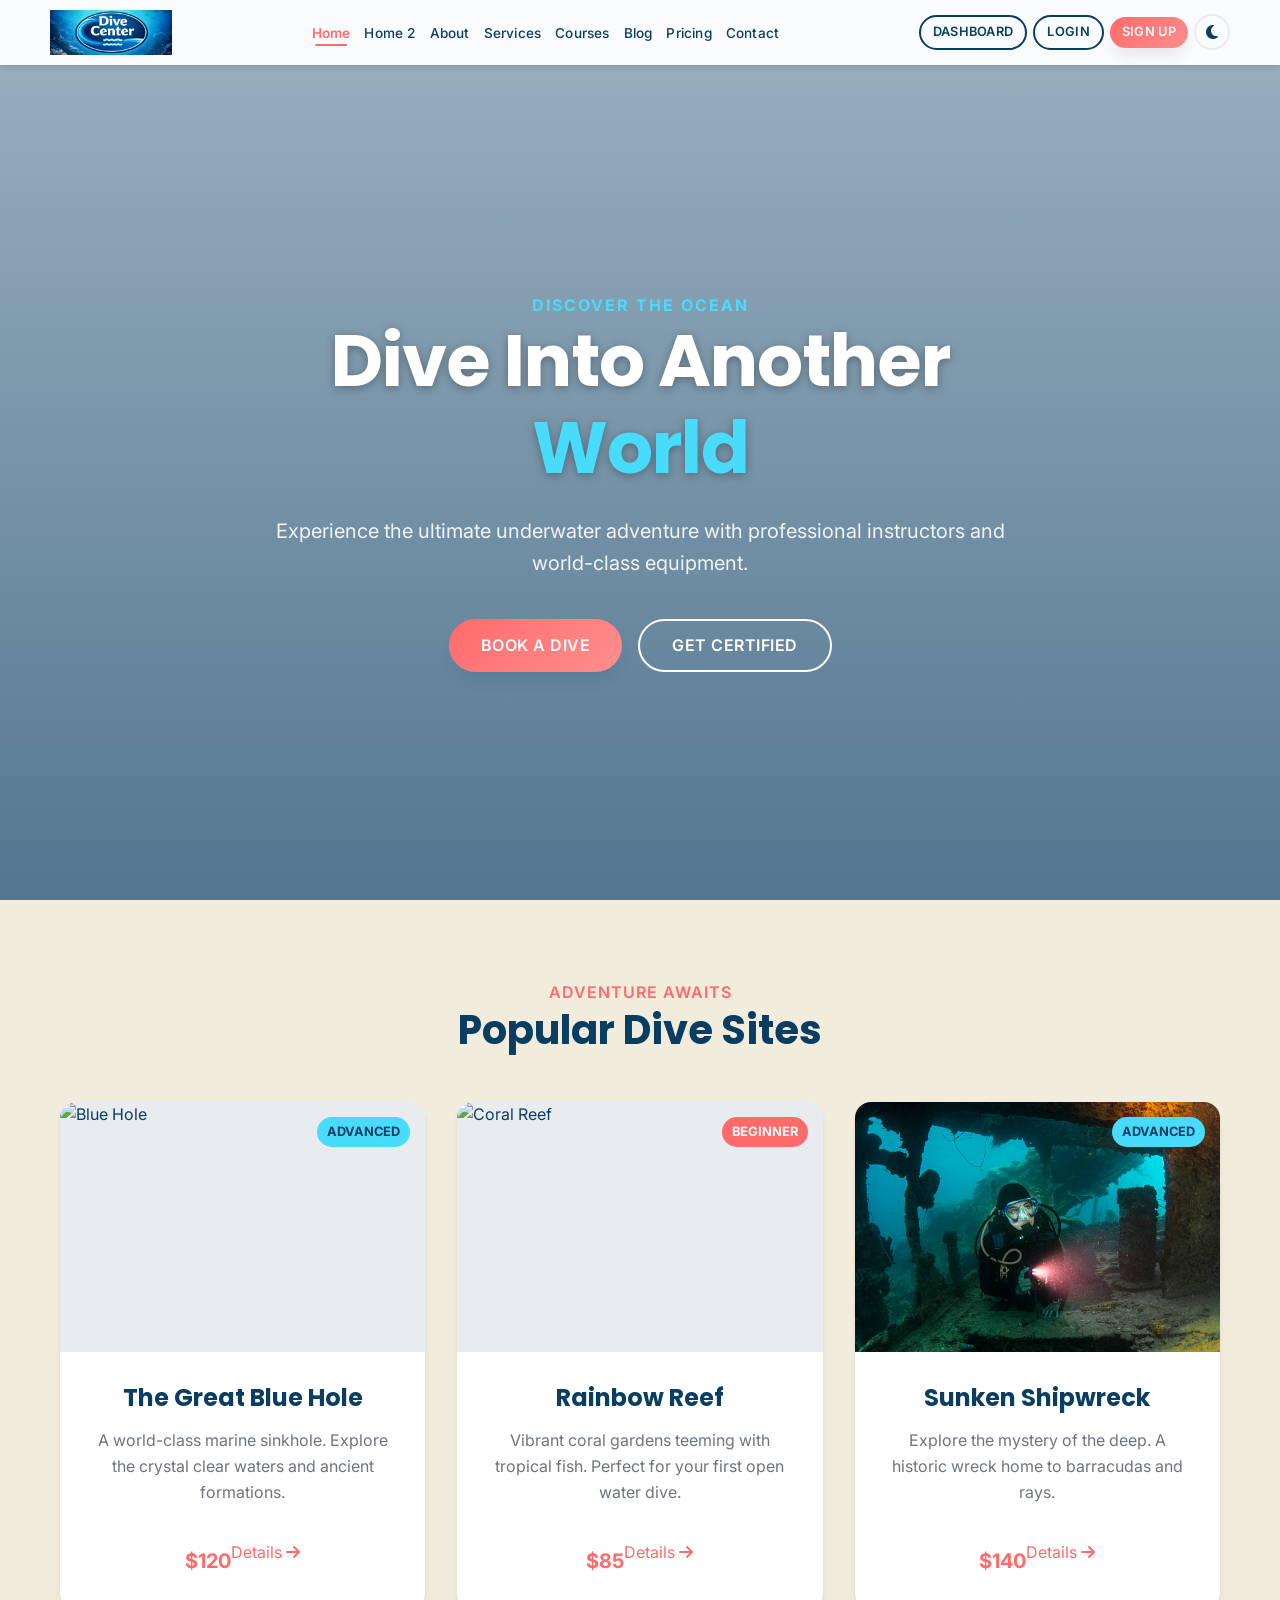
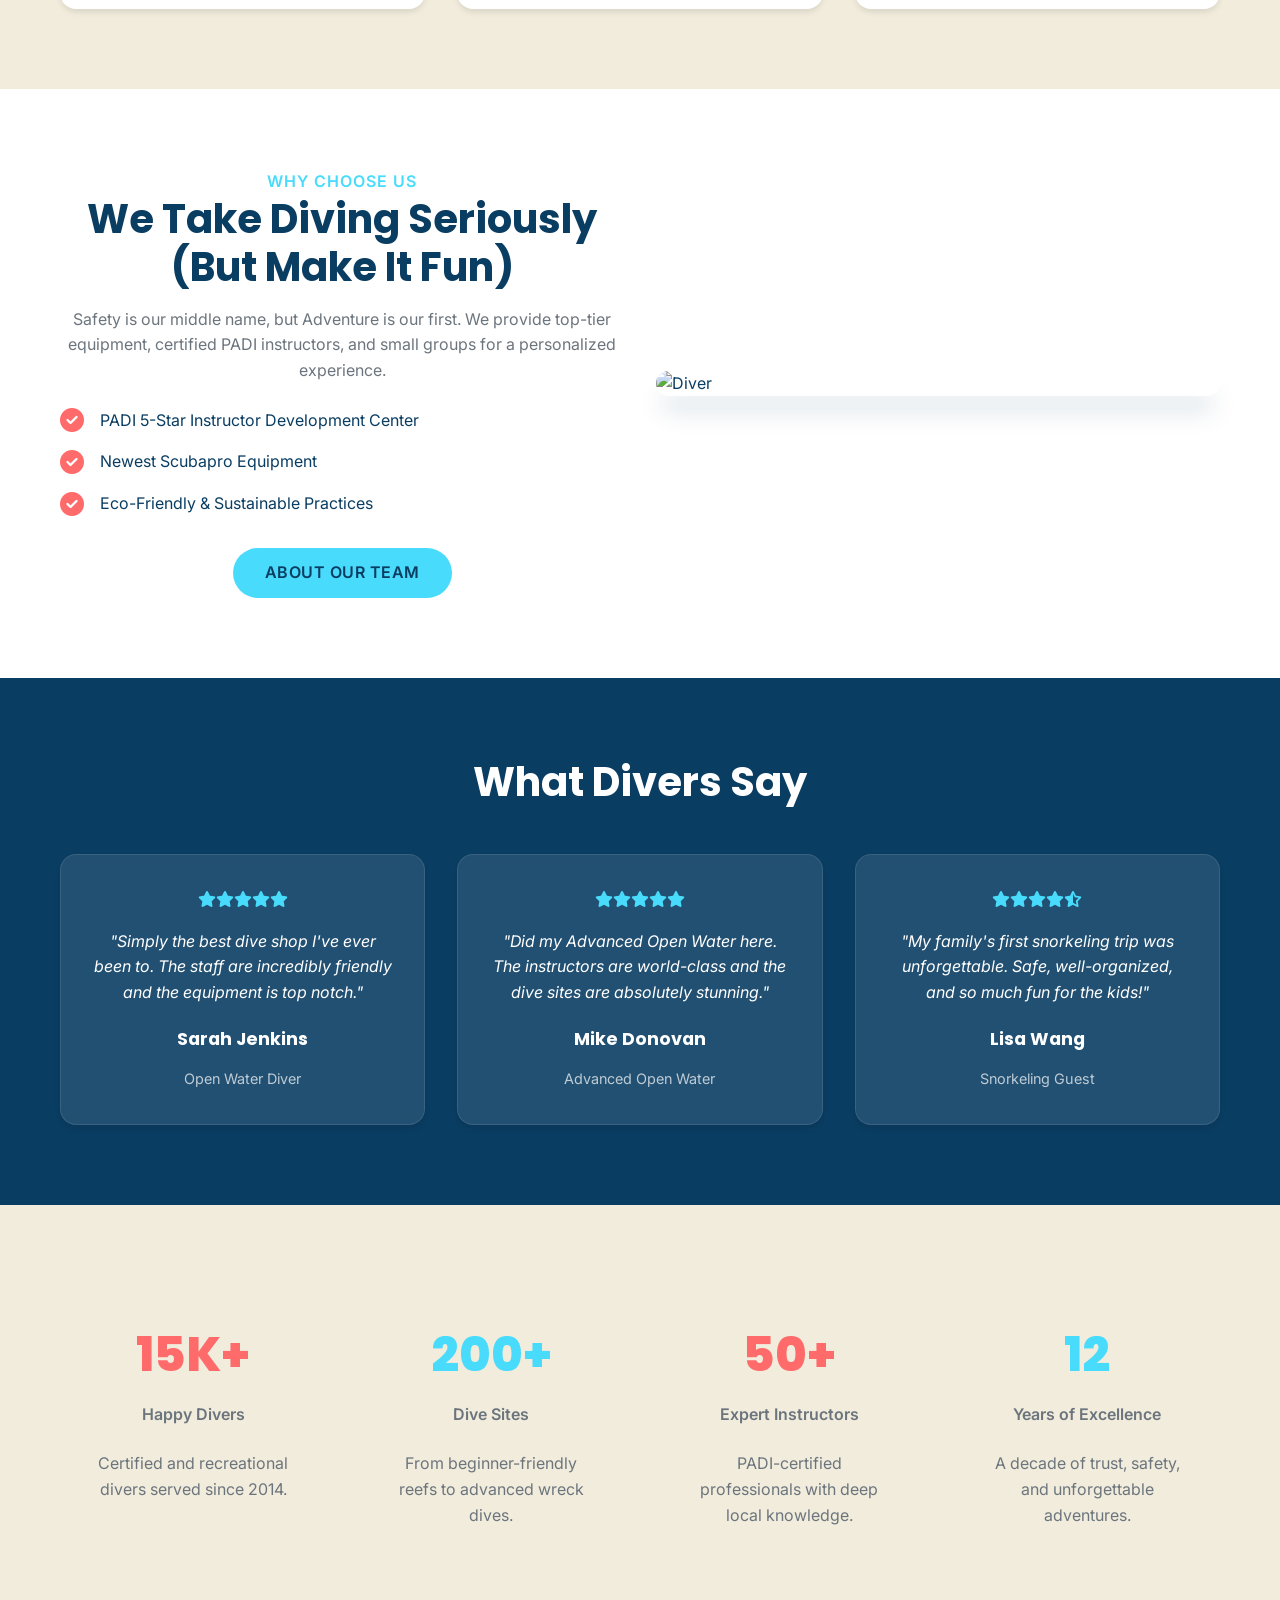
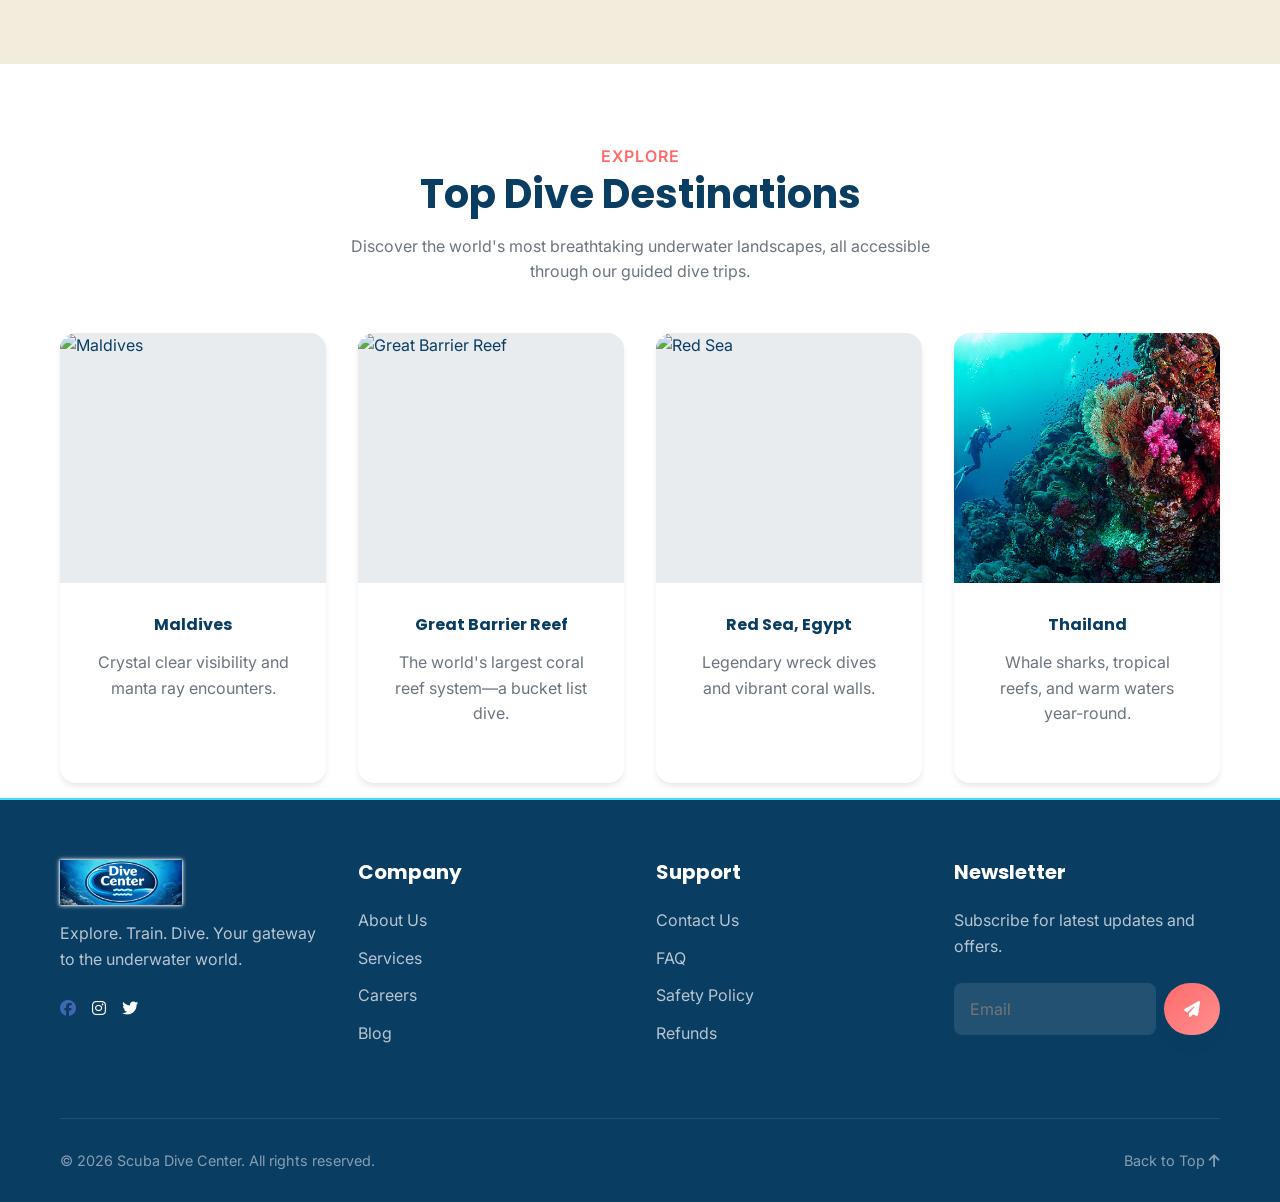
==== commit f7b46452: "upd2Cent" ====
--- a/index.html
+++ b/index.html
@@ -2,6 +2,7 @@
 <html lang="en">
 
 <head>
+    <link rel="icon" type="image/png" href="assets/images/favicon.jfif">
     <meta charset="UTF-8">
     <meta name="viewport" content="width=device-width, initial-scale=1.0">
     <title>Scuba Dive Center | Dive Into Another World</title>
@@ -261,7 +262,7 @@
     </section>
 
     <!-- Dive Destinations Gallery -->
-    <section class="section">
+    <section class="section section-footer-gap">
         <div class="container">
             <div class="text-center" style="margin-bottom: 3rem;">
                 <span class="text-primary" style="font-weight: 600; letter-spacing: 1px;">EXPLORE</span>
--- a/assets/css/style.css
+++ b/assets/css/style.css
@@ -135,12 +135,20 @@
     padding: 80px 0;
 }
 
+.section-footer-gap {
+    padding-bottom: 0 !important;
+}
+
 .text-center {
     text-align: center;
 }
 
 .text-white {
     color: var(--light) !important;
+}
+
+.text-dark {
+    color: var(--dark) !important;
 }
 
 .text-primary {
@@ -247,6 +255,11 @@
     color: var(--dark);
 }
 
+.btn-outline.text-dark:hover {
+    background: var(--dark);
+    color: var(--light) !important;
+}
+
 .btn-secondary {
     background-color: var(--secondary);
     color: var(--dark);
@@ -490,14 +503,16 @@
 .footer {
     background-color: var(--dark);
     color: var(--light);
-    padding: 80px 0 30px;
-    margin-top: 10px;
+    padding: 60px 0 30px;
+    margin-top: 15px;
+    border-top: 2px solid var(--secondary);
 }
 
 .footer h4 {
     color: var(--light);
     margin-bottom: 1.5rem;
     font-size: 1.25rem;
+    text-align: left;
 }
 
 .footer-links li {
@@ -529,6 +544,7 @@
    ========================================= */
 .form-group {
     margin-bottom: 1.5rem;
+    text-align: left;
 }
 
 .form-control {
@@ -730,4 +746,220 @@
 
 [data-theme="dark"] .text-dark {
     color: #e0e0e0 !important;
+}
+
+/* =========================================
+   14. LOCATION CARDS SECTION
+   ========================================= */
+.location-card {
+    background: var(--light);
+    border-radius: var(--border-radius);
+    overflow: hidden;
+    box-shadow: var(--shadow-sm);
+    transition: var(--transition);
+    border: 1px solid var(--gray-200);
+}
+
+.location-card:hover {
+    transform: translateY(-5px);
+    box-shadow: var(--shadow-lg);
+    border-color: var(--secondary);
+}
+
+.location-card-img {
+    height: 200px;
+    overflow: hidden;
+}
+
+.location-card-img img {
+    width: 100%;
+    height: 100%;
+    object-fit: cover;
+    transition: transform 0.5s ease;
+}
+
+.location-card:hover .location-card-img img {
+    transform: scale(1.1);
+}
+
+.location-card-content {
+    padding: 1.5rem;
+}
+
+.location-card-content h4 {
+    margin-bottom: 0.5rem;
+    text-align: left !important;
+    color: var(--primary);
+}
+
+.location-card-content p {
+    font-size: 0.9rem;
+    margin-bottom: 1rem;
+    color: var(--gray-600);
+}
+
+.location-meta {
+    display: flex;
+    align-items: center;
+    gap: 0.5rem;
+    margin-bottom: 0.5rem;
+    font-size: 0.85rem;
+    color: var(--dark);
+}
+
+.location-meta i {
+    color: var(--secondary);
+}
+
+.btn-sm {
+    padding: 8px 20px;
+    font-size: 0.8rem;
+}
+
+/* Social Login Styles */
+.social-login {
+    margin: 1.25rem 0;
+    position: relative;
+}
+
+.social-login::before {
+    content: '';
+    position: absolute;
+    top: 50%;
+    left: 0;
+    width: 100%;
+    height: 1px;
+    background: var(--gray-200);
+    z-index: 1;
+}
+
+.social-login span {
+    background: white;
+    padding: 0 1rem;
+    position: relative;
+    z-index: 2;
+    color: var(--gray-600);
+    font-size: 0.85rem;
+}
+
+.social-btns {
+    display: flex;
+    gap: 1rem;
+    margin-top: 0.75rem;
+}
+
+
+.btn-social {
+    flex: 1;
+    display: flex;
+    align-items: center;
+    justify-content: center;
+    gap: 0.75rem;
+    padding: 12px;
+    border: 1px solid var(--gray-200);
+    border-radius: var(--border-radius-sm);
+    background: white;
+    color: var(--dark);
+    font-weight: 500;
+    font-size: 0.9rem;
+    transition: var(--transition);
+}
+
+.btn-social:hover {
+    background: var(--gray-100);
+    border-color: var(--gray-600);
+    transform: translateY(-2px);
+}
+
+.btn-social i {
+    font-size: 1.1rem;
+}
+
+.fa-google {
+    color: #DB4437;
+}
+
+.fa-facebook {
+    color: #4267B2;
+}
+
+[data-theme="dark"] .social-login span {
+    background: #16213e;
+}
+
+[data-theme="dark"] .btn-social {
+    background: #16213e;
+    border-color: #2a2a4a;
+    color: #e0e0e0;
+}
+
+[data-theme="dark"] .btn-social:hover {
+    background: #2a2a4a;
+}
+
+/* =========================================
+   15. AUTHENTICATION PAGES UNIFIED
+   ========================================= */
+.auth-body {
+    background: var(--gradient-ocean);
+    min-height: 100vh;
+    display: flex;
+    align-items: center;
+    justify-content: center;
+    padding: 2rem 1rem;
+}
+
+.auth-card {
+    background: white;
+    padding: 2.5rem;
+    border-radius: var(--border-radius);
+    box-shadow: var(--shadow-lg);
+    width: 100%;
+    max-width: 480px;
+    text-align: center;
+}
+
+.auth-logo {
+    display: inline-flex;
+    justify-content: center;
+    margin-bottom: 1.5rem;
+}
+
+.auth-logo img {
+    height: auto !important;
+    max-height: 85px !important;
+    width: auto !important;
+    max-width: 210px !important;
+    object-fit: contain;
+}
+
+.auth-card h2 {
+    font-size: 1.75rem;
+    margin-bottom: 1.5rem;
+}
+
+.auth-card .form-group {
+    margin-bottom: 1.25rem;
+    text-align: left;
+}
+
+.auth-card .form-group label {
+    display: block;
+    margin-bottom: 0.4rem;
+    font-weight: 500;
+}
+
+.auth-card .btn-primary {
+    width: 100%;
+    margin-bottom: 1.5rem;
+}
+
+@media (max-width: 480px) {
+    .auth-card {
+        padding: 1.5rem;
+    }
+}
+
+[data-theme="dark"] .auth-card {
+    background: #16213e;
 }
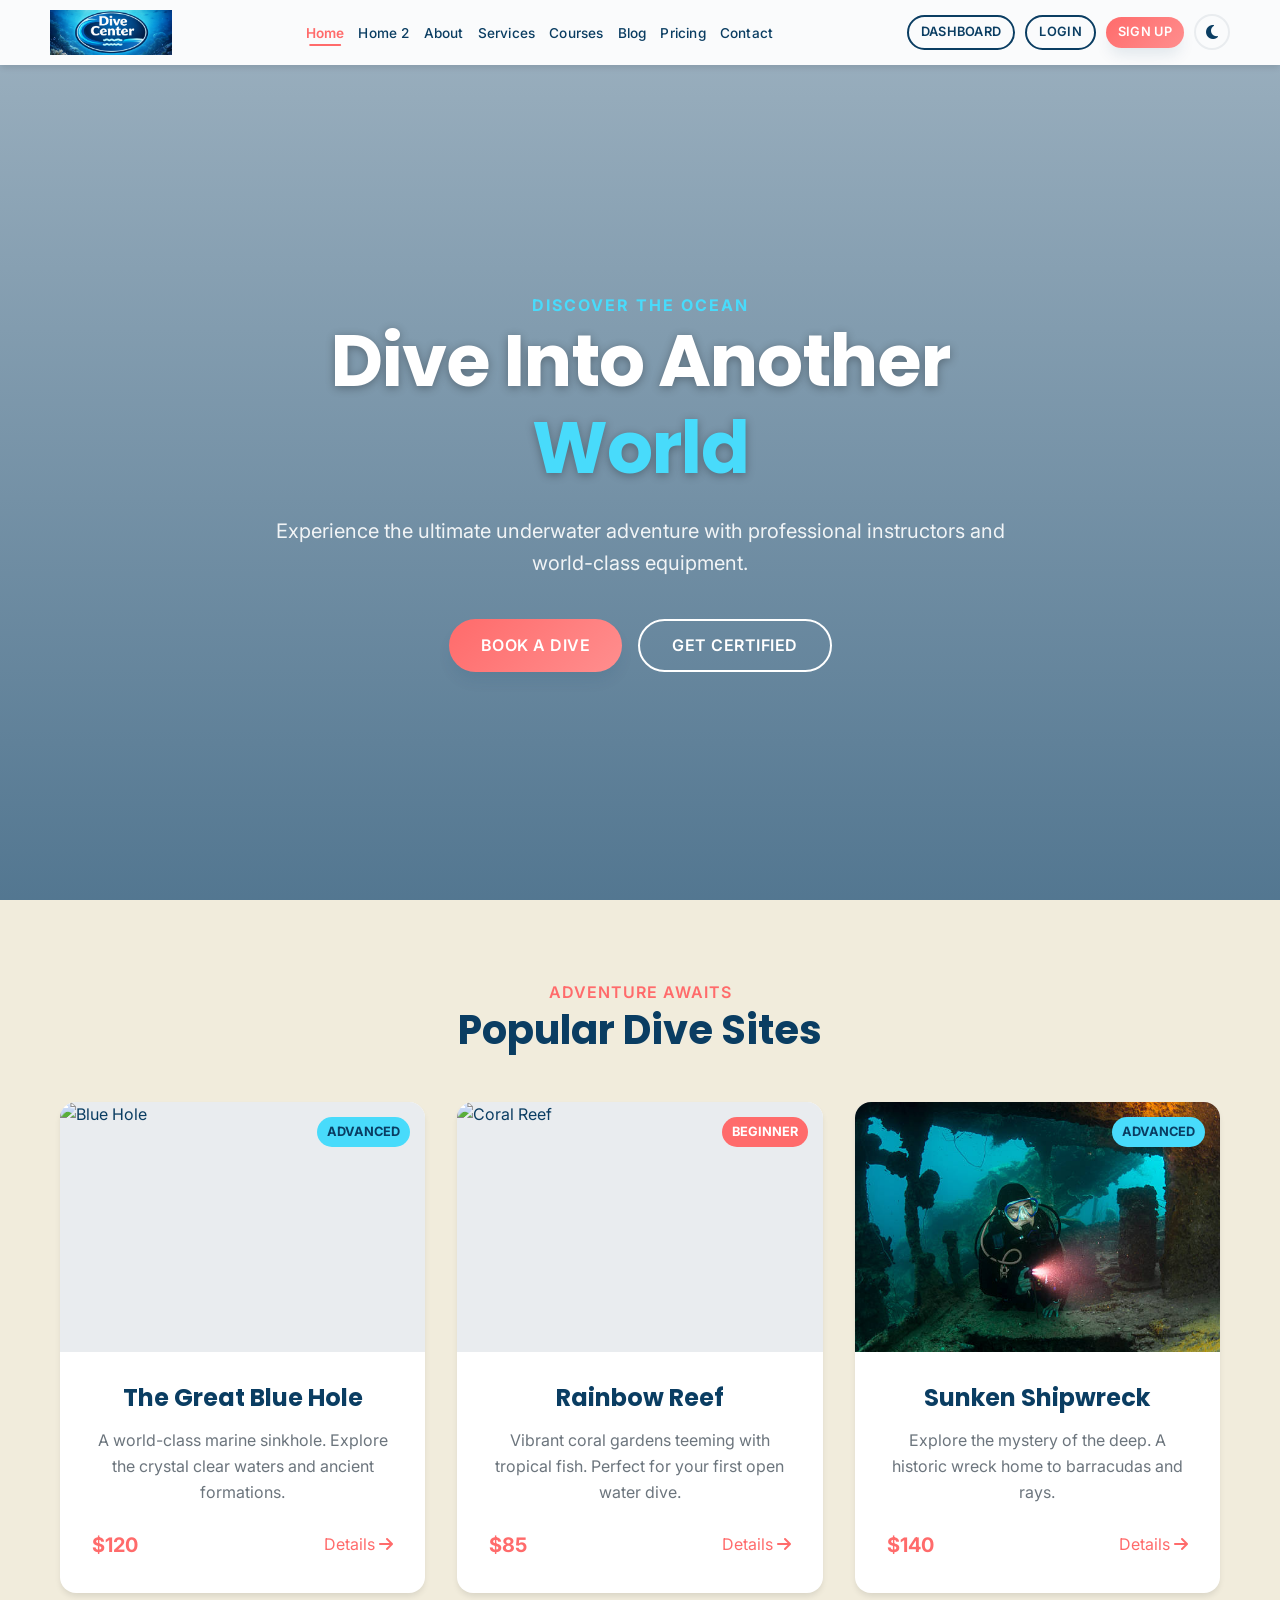
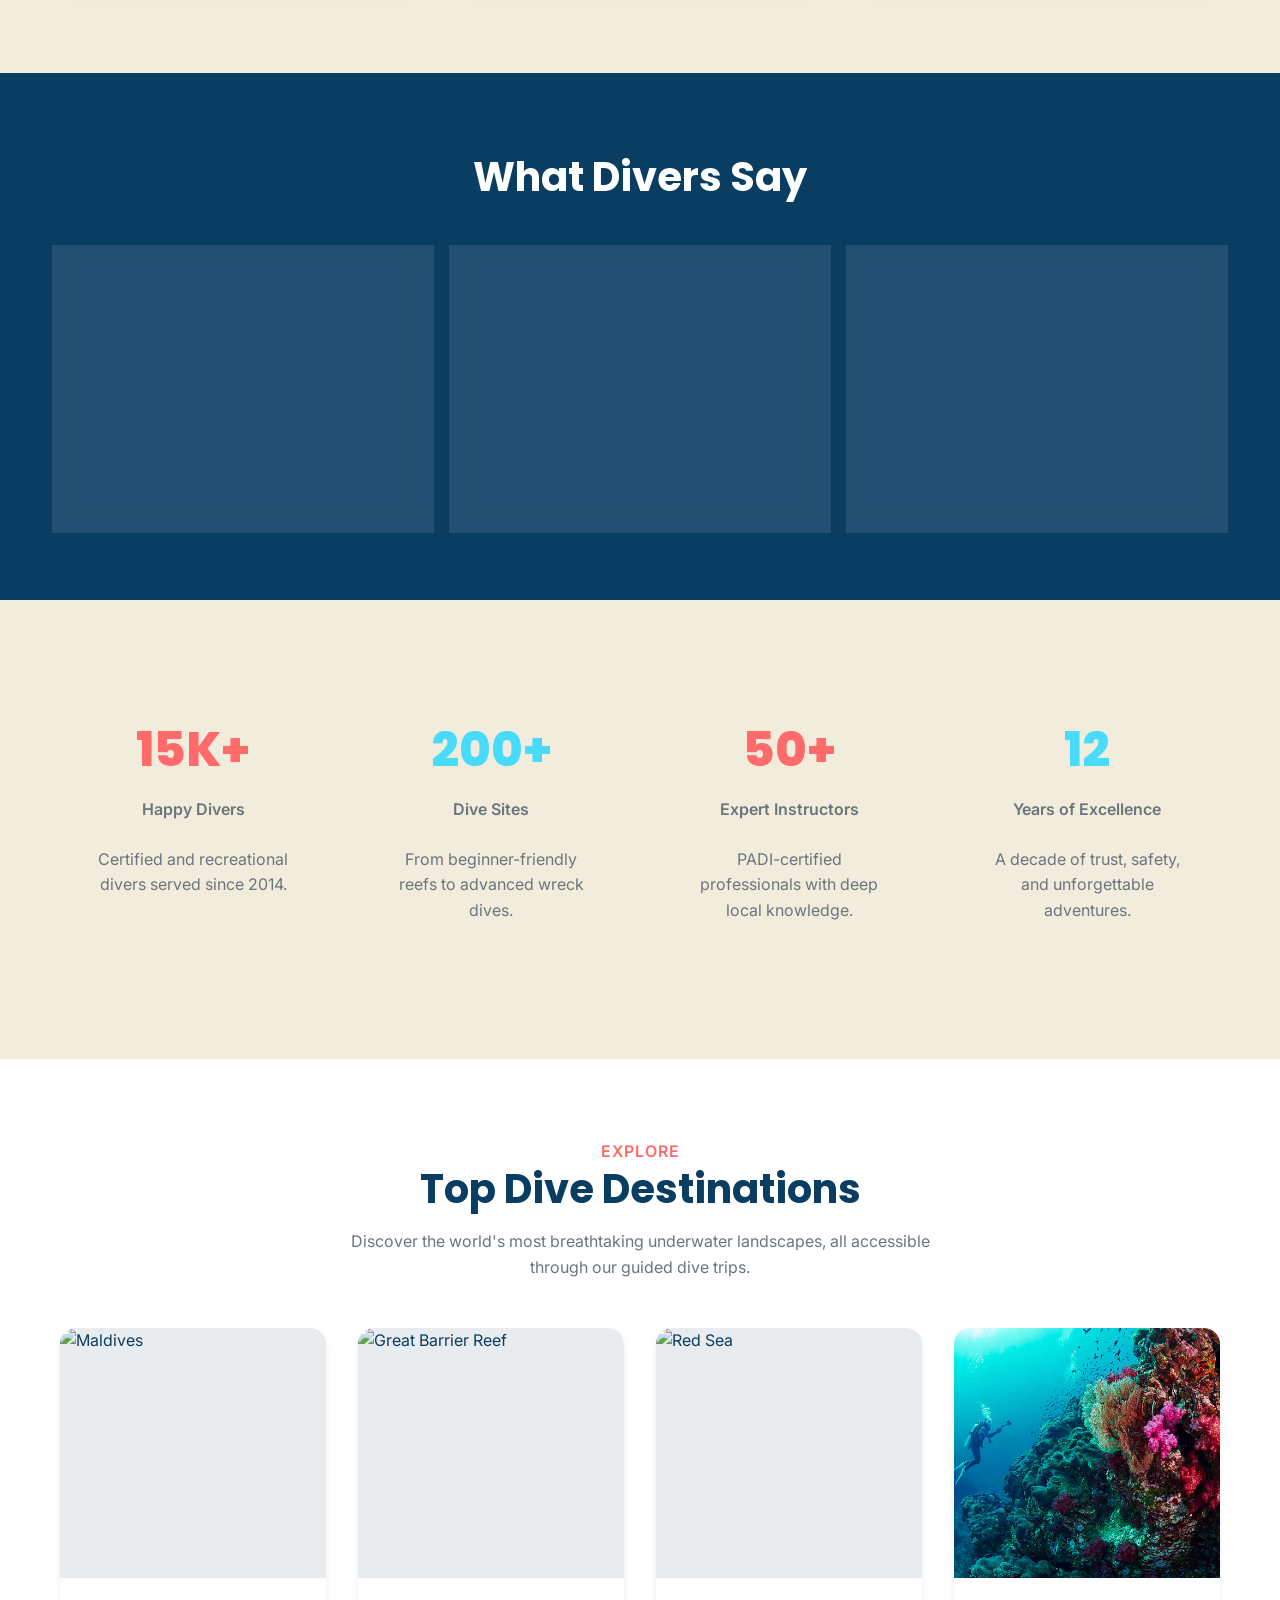
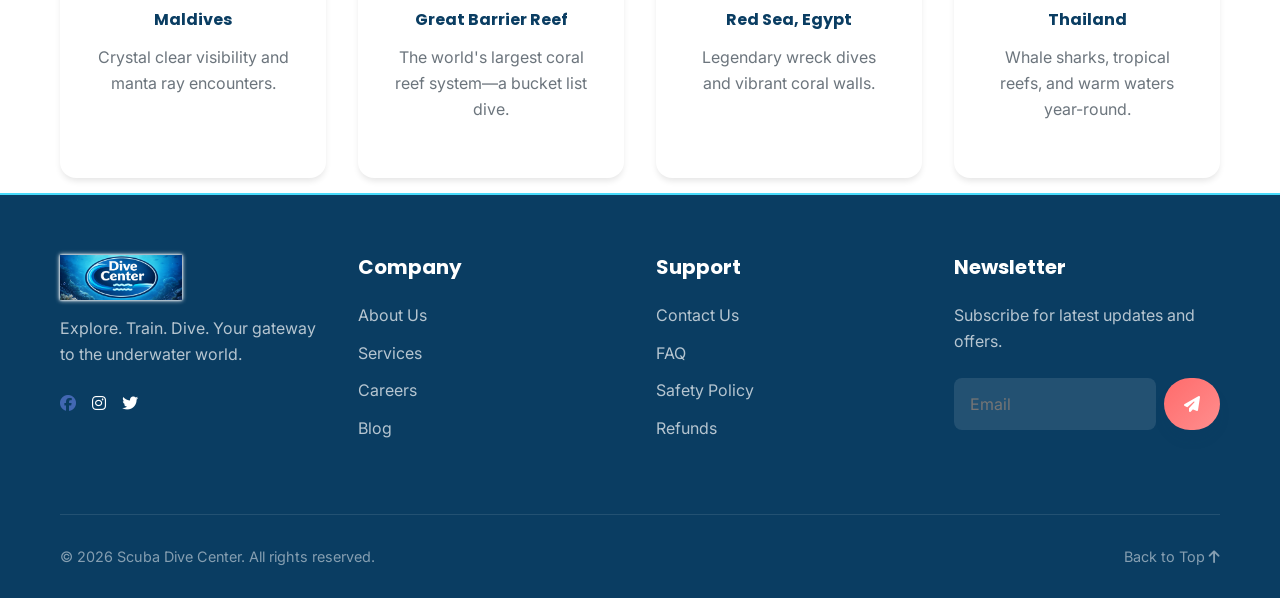
==== commit b9ad1881: "upd3header" ====
--- a/index.html
+++ b/index.html
@@ -45,7 +45,8 @@
 
             <div class="d-flex align-center gap-2">
                 <button class="mobile-toggle text-dark"><i class="fa-solid fa-bars"></i></button>
-                <div class="d-none d-md-flex gap-2"> <!-- Hidden on mobile via CSS if needed, currently showing -->
+                <div class="header-actions d-none d-md-flex gap-2">
+                    <!-- Hidden on mobile via CSS if needed, currently showing -->
                     <a href="dashboard.html" class="btn btn-outline text-dark"
                         style="border-color: var(--dark); color: var(--dark);">Dashboard</a>
                     <a href="login.html" class="btn btn-outline text-dark"
@@ -66,7 +67,7 @@
                 style="font-weight: 700; letter-spacing: 2px; text-transform: uppercase;">Discover the Ocean</span>
             <h1>Dive Into Another <span class="text-secondary">World</span></h1>
             <p>Experience the ultimate underwater adventure with professional instructors and world-class equipment.</p>
-            <div class="d-flex gap-2">
+            <div class="d-flex gap-2 hero-actions">
                 <a href="services.html" class="btn btn-primary">Book a Dive</a>
                 <a href="courses.html" class="btn btn-outline">Get Certified</a>
             </div>
@@ -144,11 +145,11 @@
         </div>
     </section>
 
-    <!-- Why Choose Us -->
+    <!-- Why Choose Us
     <section class="section">
         <div class="container">
             <div class="grid grid-2 align-center">
-                <div class="text-center">
+                <div class="why-choose-content">
                     <span class="text-secondary" style="font-weight: 600; letter-spacing: 1px;">WHY CHOOSE US</span>
                     <h2>We Take Diving Seriously<br>(But Make It Fun)</h2>
                     <p>Safety is our middle name, but Adventure is our first. We provide top-tier equipment, certified
@@ -176,7 +177,7 @@
                 </div>
             </div>
         </div>
-    </section>
+    </section> -->
 
     <!-- Testimonials -->
     <section class="section bg-dark text-white text-center">
--- a/assets/css/style.css
+++ b/assets/css/style.css
@@ -65,13 +65,18 @@
     scroll-behavior: smooth;
 }
 
+html,
+body {
+    overflow-x: hidden;
+    width: 100%;
+}
+
 body {
     font-family: var(--font-body);
     color: var(--dark);
     line-height: 1.6;
     background-color: var(--light);
-    overflow-x: hidden;
-    font-size: 16px;
+    font-size: 1rem;
 }
 
 h1,
@@ -126,9 +131,10 @@
    3. UTILITY CLASSES
    ========================================= */
 .container {
-    max-width: var(--container-width);
+    max-width: 1200px;
     margin: 0 auto;
     padding: 0 20px;
+    width: 100%;
 }
 
 .section {
@@ -160,7 +166,17 @@
 }
 
 .d-flex {
-    display: flex;
+    display: flex !important;
+}
+
+.d-none {
+    display: none !important;
+}
+
+@media (min-width: 768px) {
+    .d-md-flex {
+        display: flex !important;
+    }
 }
 
 .align-center {
@@ -168,6 +184,7 @@
 }
 
 .justify-between {
+    align-items: center;
     justify-content: space-between;
 }
 
@@ -314,6 +331,32 @@
     max-width: 160px;
 }
 
+/* Mid-range desktop header optimization (1051px - 1250px) */
+@media (min-width: 1051px) and (max-width: 1250px) {
+    .header>.container {
+        gap: 10px !important;
+        padding: 0 15px !important;
+    }
+
+    .nav-logo img {
+        max-width: 130px !important;
+    }
+
+    .nav-link {
+        padding: 5px 5px !important;
+        font-size: 0.8rem !important;
+    }
+
+    .header-actions {
+        gap: 5px !important;
+    }
+
+    .header-actions .btn {
+        padding: 5px 8px !important;
+        font-size: 0.75rem !important;
+    }
+}
+
 /* Footer specific logo styles */
 .footer .nav-logo img {
     filter: drop-shadow(0 0 1px #fff) drop-shadow(0 0 2px #fff);
@@ -376,15 +419,17 @@
 
 .header .d-flex.align-center.gap-2:last-child {
     flex-shrink: 0;
-    flex-wrap: nowrap;
-}
-
-.header .d-none {
+    flex-wrap: nowrap !important;
+}
+
+.header-actions {
     display: flex !important;
-    flex-wrap: nowrap;
-    align-items: center;
-    gap: 6px;
-}
+    align-items: center !important;
+    gap: 10px;
+    flex-wrap: nowrap !important;
+}
+
+
 
 .header .btn {
     padding: 5px 12px;
@@ -480,9 +525,7 @@
     text-align: center;
 }
 
-.card-body .d-flex {
-    justify-content: center;
-}
+/* .card-body .d-flex center alignment removed to allow utilities */
 
 .card-title {
     font-size: 1.5rem;
@@ -493,8 +536,7 @@
     font-size: 1.25rem;
     color: var(--primary);
     font-weight: 700;
-    margin-top: 1rem;
-    display: block;
+    display: inline-block;
 }
 
 /* =========================================
@@ -539,6 +581,26 @@
     font-size: 0.9rem;
 }
 
+@media (max-width: 950px) {
+    .footer .grid-4 {
+        grid-template-columns: repeat(2, 1fr);
+        gap: 2rem;
+    }
+}
+
+@media (max-width: 550px) {
+    .footer .grid-4 {
+        grid-template-columns: 1fr;
+    }
+
+    .footer-bottom {
+        flex-direction: column;
+        gap: 1rem;
+        text-align: center;
+    }
+}
+
+
 /* =========================================
    9. FORMS
    ========================================= */
@@ -566,34 +628,310 @@
 /* =========================================
    10. MOBILE RESPONSIVENESS
    ========================================= */
-@media (max-width: 992px) {
+
+@media (max-width: 1200px) {
+    .container {
+        padding: 0 30px;
+    }
+}
+
+@media (max-width: 1050px) {
     h1 {
+        font-size: 2.5rem;
+    }
+
+    .hero {
+        height: 80vh;
+    }
+
+    .hero h1 {
         font-size: 3rem;
     }
 
-    .hero h1 {
-        font-size: 3.5rem;
-    }
-}
-
-@media (max-width: 768px) {
-    .nav-links {
-        display: none;
-        /* Hide for now, will toggle with JS */
+    .header-actions {
+        display: none !important;
     }
 
     .mobile-toggle {
         display: block;
-    }
-
-    .hero h1 {
-        font-size: 2.5rem;
     }
 
     .grid-2,
     .grid-3,
     .grid-4 {
         grid-template-columns: 1fr;
+        gap: 1.5rem;
+    }
+
+    .header>.container {
+        display: flex !important;
+        flex-direction: row !important;
+        justify-content: space-between !important;
+        align-items: center !important;
+        padding: 10px 15px !important;
+        width: 100% !important;
+        max-width: 100% !important;
+        height: var(--header-height) !important;
+    }
+
+    .nav-logo img {
+        max-width: 130px !important;
+        height: auto !important;
+    }
+
+    .section {
+        padding: 60px 0;
+    }
+
+    /* Mobile Menu Sidebar Structure (Moved from 550px) */
+    .nav-links li {
+        display: block;
+        width: 100%;
+        text-align: center;
+        margin-bottom: 1.5rem;
+    }
+
+    .nav-links.active {
+        width: 250px !important;
+        left: unset !important;
+        right: 0 !important;
+        display: flex !important;
+        flex-direction: column !important;
+        justify-content: flex-start !important;
+        align-items: center !important;
+        padding: 80px 20px 40px !important;
+        overflow-y: auto;
+        position: fixed !important;
+        /* Ensure it stays fixed as a side drawer */
+        top: 0;
+        height: 100vh;
+        background: white;
+        z-index: 999;
+        box-shadow: -5px 0 15px rgba(0, 0, 0, 0.1);
+        transition: transform 0.3s ease;
+    }
+
+    /* Auth buttons inside menu */
+    .mobile-auth-container {
+        display: flex;
+        flex-direction: column;
+        gap: 15px;
+        width: 100%;
+        padding: 0 20px;
+    }
+
+    .mobile-auth-container .header-actions {
+        display: flex !important;
+        flex-direction: column;
+        gap: 12px;
+    }
+
+    .mobile-auth-container .btn {
+        width: 100%;
+        justify-content: center;
+        padding: 12px 20px;
+    }
+}
+
+@media (max-width: 550px) {
+    /* .header-actions moved to 1050px breakpoint */
+
+    /* .header>.container moved to 1050px breakpoint */
+
+    .nav-logo img {
+        max-width: 130px !important;
+        height: auto !important;
+    }
+
+    .mobile-toggle {
+        margin-left: auto !important;
+        display: block !important;
+    }
+
+    .hero h1 {
+        font-size: 2.2rem;
+    }
+
+    .hero p {
+        font-size: 1rem;
+    }
+
+    /* Card adjustments */
+    .card-body {
+        padding: 1.5rem;
+    }
+
+    .card-title {
+        font-size: 1.25rem;
+    }
+
+    /* Mobile Menu Specifics moved to 1050px */
+
+    /* Target components for vertical stacking */
+    .hero-actions,
+    .footer .grid-4,
+    .footer form,
+    .social-btns,
+    .auth-card form .d-flex,
+    .mobile-auth-container {
+        flex-direction: column !important;
+        gap: 15px !important;
+        align-items: stretch !important;
+    }
+
+    .hero-actions .btn,
+    .footer form .btn,
+    .footer form .form-control,
+    .auth-card form .btn {
+        width: 100% !important;
+        margin-left: 0 !important;
+        margin-right: 0 !important;
+    }
+
+    .footer-bottom {
+        flex-direction: column !important;
+        gap: 10px;
+        text-align: center;
+    }
+
+    /* Why Choose Us Section Alignment */
+    .why-choose-content {
+        text-align: center !important;
+        width: 100% !important;
+        padding: 0 !important;
+    }
+
+    .why-choose-content h2 {
+        font-size: 1.35rem !important;
+        /* Even smaller for 300px */
+        line-height: 1.2 !important;
+        margin-bottom: 0.8rem !important;
+        word-wrap: break-word;
+    }
+
+    .why-choose-content p {
+        font-size: 0.85rem !important;
+        line-height: 1.4 !important;
+        text-align: center !important;
+        margin-bottom: 1.5rem !important;
+    }
+
+    .why-choose-content ul {
+        display: flex !important;
+        flex-direction: column !important;
+        align-items: center !important;
+        width: 100% !important;
+        padding: 0 !important;
+        gap: 0.8rem !important;
+    }
+
+    .why-choose-content ul li {
+        width: 100% !important;
+        display: flex !important;
+        justify-content: center !important;
+        align-items: center !important;
+        text-align: center !important;
+        gap: 8px !important;
+        font-size: 0.82rem !important;
+        line-height: 1.2 !important;
+    }
+
+    .why-choose-content ul li i {
+        font-size: 1.2rem !important;
+        flex-shrink: 0;
+    }
+
+    .why-choose-content .btn {
+        width: 100% !important;
+        max-width: 200px;
+        margin: 1.5rem auto 0 !important;
+        padding: 10px 15px !important;
+        font-size: 0.85rem !important;
+    }
+
+    /* Newsletter Button Alignment Fix */
+    .footer form {
+        display: flex !important;
+        flex-direction: row !important;
+        align-items: stretch !important;
+        gap: 0 !important;
+        /* Join them */
+        width: 100% !important;
+        background: rgba(255, 255, 255, 0.1);
+        border-radius: var(--border-radius-sm);
+        overflow: hidden;
+    }
+
+    .footer form .form-control {
+        margin-bottom: 0 !important;
+        height: 50px !important;
+        padding: 0 15px !important;
+        border: none !important;
+        flex-grow: 1 !important;
+        background: transparent !important;
+    }
+
+    .footer form .btn {
+        height: 50px !important;
+        padding: 0 20px !important;
+        margin-top: 0 !important;
+        border-radius: 0 !important;
+        flex-shrink: 0 !important;
+    }
+
+    .hero-content {
+        padding: 0 15px;
+    }
+
+    form {
+        flex-direction: column !important;
+    }
+
+    form .form-control {
+        margin-bottom: 10px;
+    }
+
+    form .btn {
+        width: 100%;
+    }
+
+    /* Auth buttons inside menu moved to 1050px */
+
+    /* Force all forms to stack inputs and buttons */
+    form .d-flex {
+        flex-direction: column !important;
+        align-items: flex-start !important;
+    }
+
+    /* Hero actions stacking */
+    .hero-actions {
+        display: flex !important;
+        flex-direction: column !important;
+        gap: 15px !important;
+        width: 100% !important;
+    }
+
+    .hero-actions .btn {
+        width: 100% !important;
+    }
+
+    /* Popular Dives Specific Alignment */
+    .card-body .d-flex.justify-between {
+        justify-content: space-between !important;
+        width: 100% !important;
+        margin-top: 1rem;
+    }
+
+    /* Prevent any element from causing overflow */
+    * {
+        max-width: 100vw !important;
+    }
+
+    .container,
+    .section,
+    .footer,
+    .hero {
+        overflow-x: hidden !important;
     }
 }
 
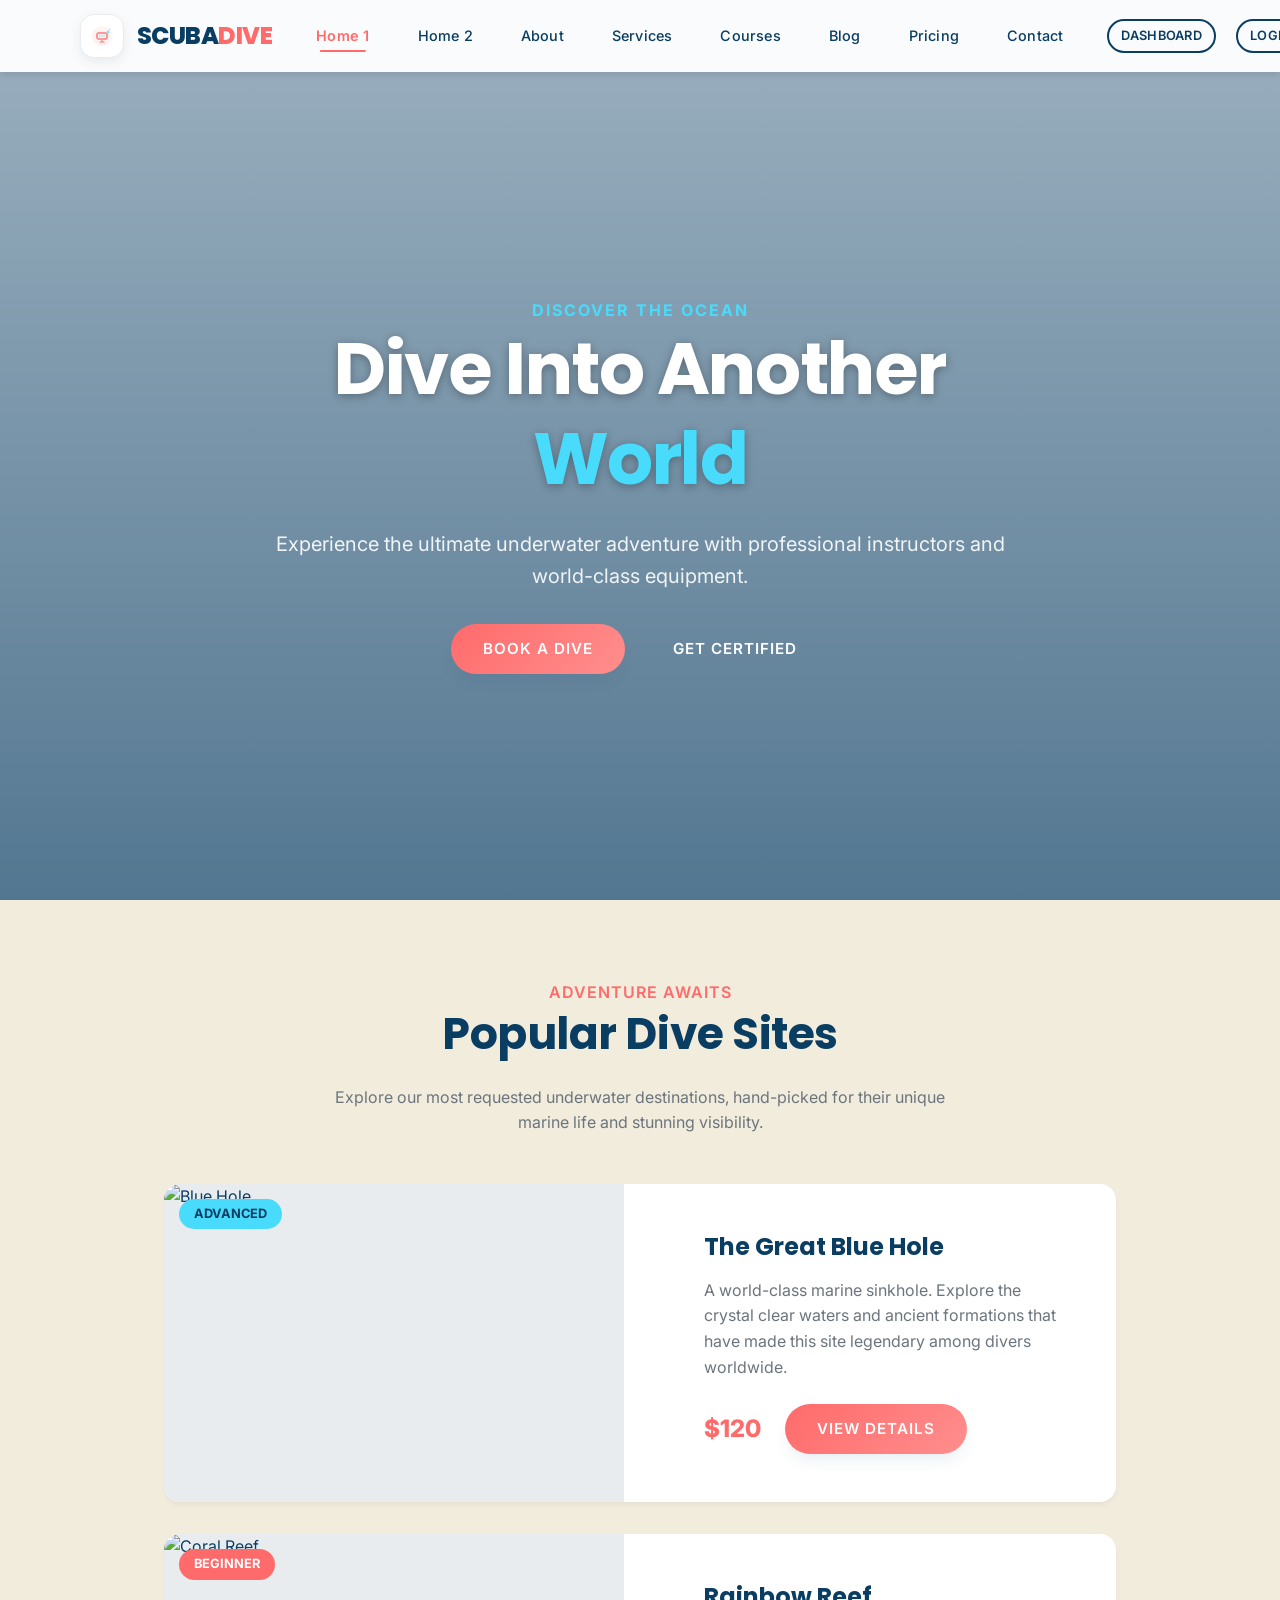
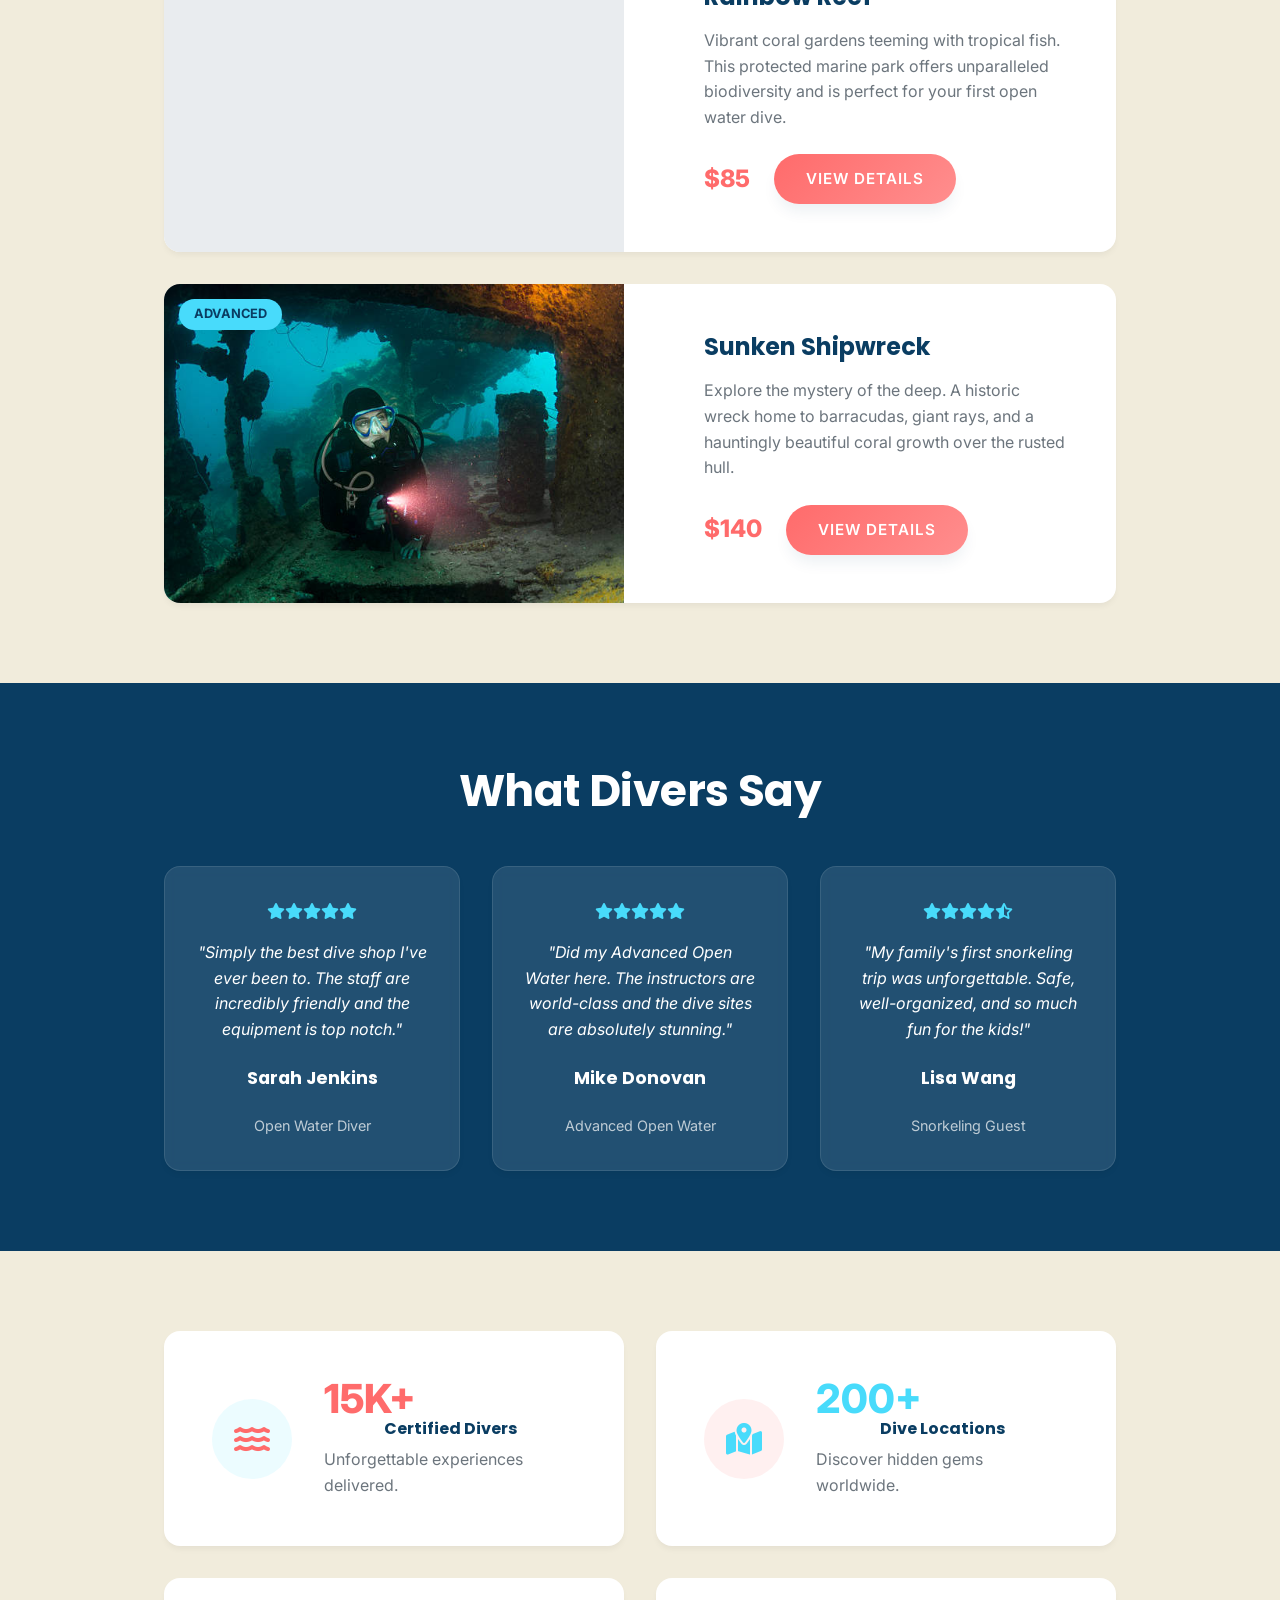
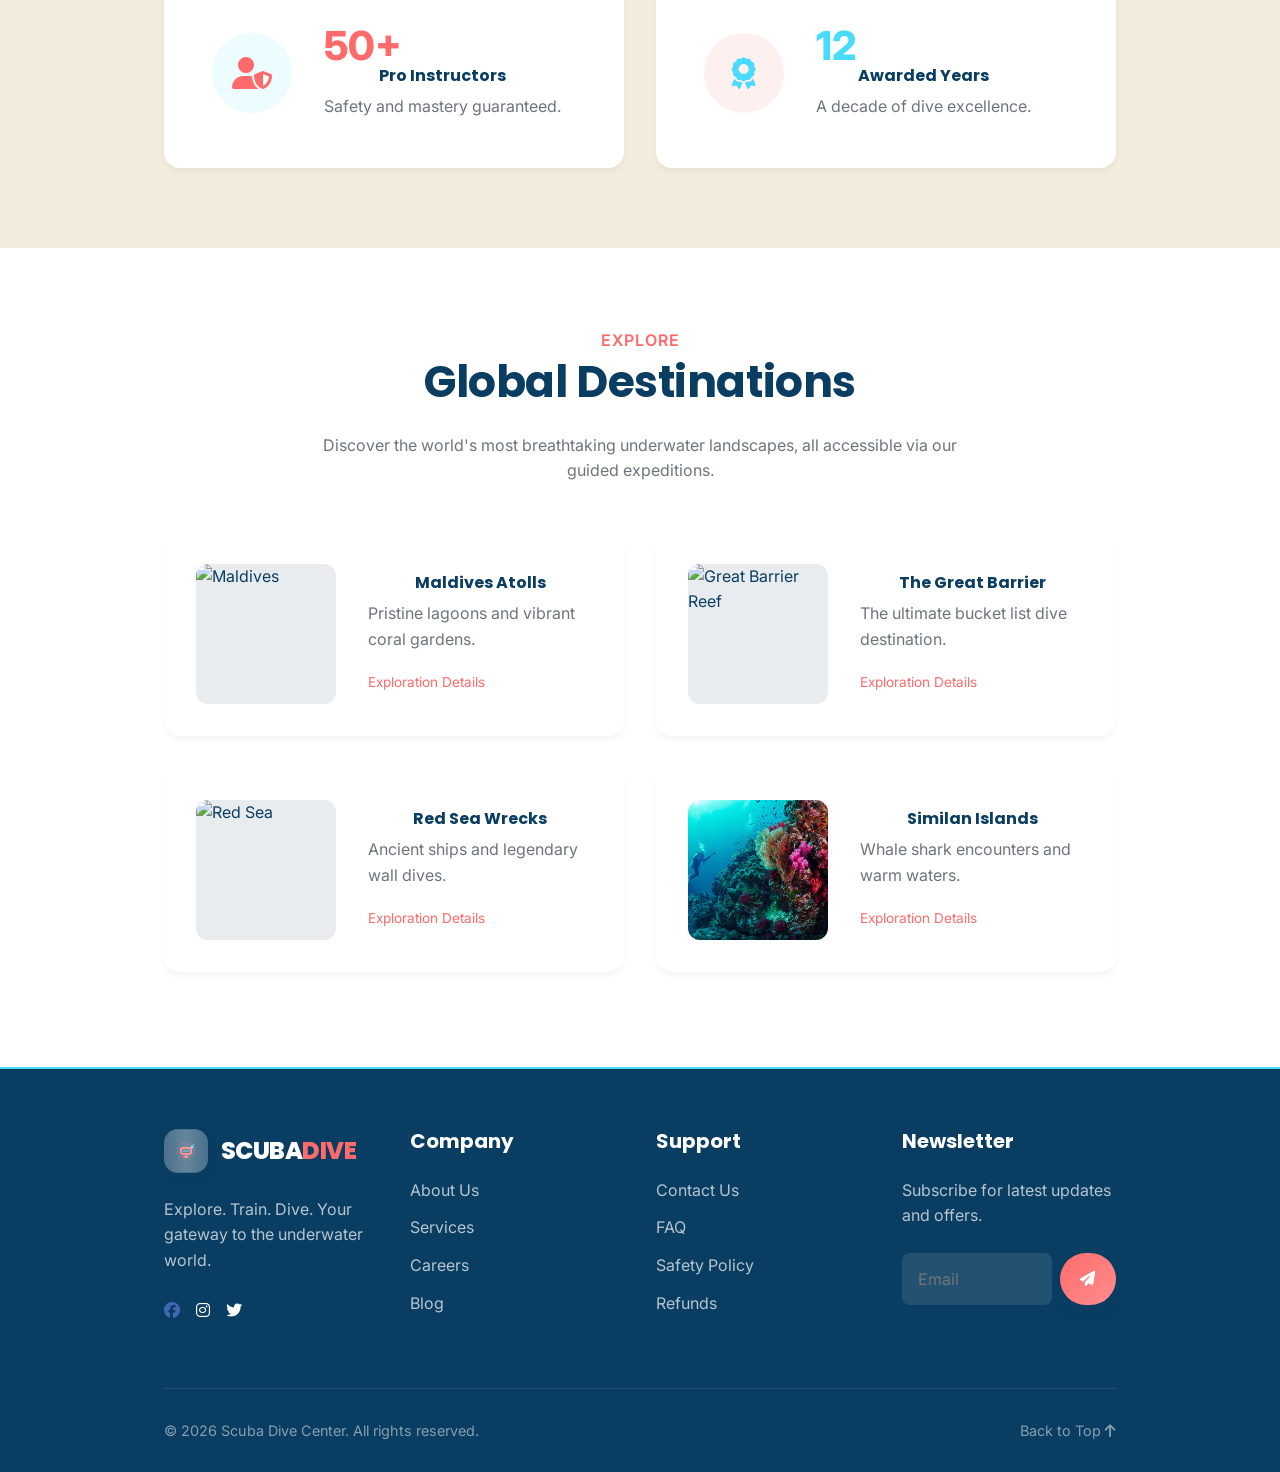
==== commit 9b66f821: "corrections" ====
--- a/index.html
+++ b/index.html
@@ -27,12 +27,29 @@
     <header class="header">
         <div class="container d-flex justify-between align-center">
             <a href="index.html" class="nav-logo">
-                <img src="assets/images/logo3.png" alt="DiveCenter Logo" style="height: 50px;">
+                <div class="logo-icon">
+                    <svg viewBox="0 0 24 24" fill="none" xmlns="http://www.w3.org/2000/svg">
+                        <path
+                            d="M12 22C17.5228 22 22 17.5228 22 12C22 6.47715 17.5228 2 12 2C6.47715 2 2 6.47715 2 12C2 17.5228 6.47715 22 12 22Z"
+                            fill="var(--primary)" fill-opacity="0.1" />
+                        <path
+                            d="M7 11C7 9.89543 7.89543 9 9 9H15C16.1046 9 17 9.89543 17 11V13C17 14.1046 16.1046 15 15 15H9C7.89543 15 7 14.1046 7 13V11Z"
+                            stroke="var(--primary)" stroke-width="2" />
+                        <path d="M9 11H15V13H9V11Z" fill="var(--secondary)" fill-opacity="0.4" />
+                        <path d="M12 15V18M10 18H14" stroke="var(--primary)" stroke-width="1.5"
+                            stroke-linecap="round" />
+                        <circle cx="18" cy="8" r="1.5" fill="var(--secondary)" />
+                        <circle cx="19.5" cy="5.5" r="1" fill="var(--secondary)" opacity="0.6" />
+                    </svg>
+                </div>
+                <div class="logo-text">
+                    <span class="brand-name">Scuba<span>Dive</span></span>
+                </div>
             </a>
 
             <nav>
                 <ul class="nav-links align-center">
-                    <li><a href="index.html" class="nav-link active">Home</a></li>
+                    <li><a href="index.html" class="nav-link active">Home 1</a></li>
                     <li><a href="home-2.html" class="nav-link">Home 2</a></li>
                     <li><a href="about.html" class="nav-link">About</a></li>
                     <li><a href="services.html" class="nav-link">Services</a></li>
@@ -69,7 +86,7 @@
             <p>Experience the ultimate underwater adventure with professional instructors and world-class equipment.</p>
             <div class="d-flex gap-2 hero-actions">
                 <a href="services.html" class="btn btn-primary">Book a Dive</a>
-                <a href="courses.html" class="btn btn-outline">Get Certified</a>
+                <a href="courses.html" class="btn btn-outline-white">Get Certified</a>
             </div>
         </div>
     </section>
@@ -77,67 +94,73 @@
     <!-- Popular Dives Section -->
     <section class="section bg-light">
         <div class="container">
-            <div class="text-center" style="margin-bottom: 3rem;">
+            <div class="text-center" style="margin-bottom: var(--space-xl);">
                 <span class="text-primary" style="font-weight: 600; letter-spacing: 1px;">ADVENTURE AWAITS</span>
                 <h2>Popular Dive Sites</h2>
-            </div>
-
-            <div class="grid grid-3">
-                <!-- Card 1 -->
-                <div class="card">
-                    <div class="card-img">
+                <p>Explore our most requested underwater destinations, hand-picked for their unique marine life and
+                    stunning visibility.</p>
+            </div>
+
+            <div class="stack">
+                <!-- Site 1 -->
+                <div class="card grid grid-2 align-center" style="padding: 0; overflow: hidden;">
+                    <div class="card-img" style="height: 100%; min-height: 300px; margin-bottom: 0;">
                         <img src="https://images.unsplash.com/photo-1559827260-dc66d52bef19?q=80&w=2070&auto=format&fit=crop"
-                            alt="Blue Hole">
+                            alt="Blue Hole" style="height: 100%; object-fit: cover;">
                         <span
-                            style="position: absolute; top: 15px; right: 15px; background: var(--secondary); color: var(--dark); padding: 5px 10px; border-radius: 20px; font-weight: 700; font-size: 0.8rem;">ADVANCED</span>
-                    </div>
-                    <div class="card-body">
+                            style="position: absolute; top: 15px; left: 15px; background: var(--secondary); color: var(--dark); padding: 5px 15px; border-radius: 20px; font-weight: 700; font-size: 0.8rem;">ADVANCED</span>
+                    </div>
+                    <div class="card-body text-left" style="padding: var(--space-xl);">
                         <h3 class="card-title">The Great Blue Hole</h3>
-                        <p class="text-sm">A world-class marine sinkhole. Explore the crystal clear waters and ancient
-                            formations.</p>
-                        <div class="d-flex justify-between align-center">
-                            <span class="card-price">$120</span>
-                            <a href="service-details.html" class="text-primary font-weight-bold">Details <i
-                                    class="fa-solid fa-arrow-right"></i></a>
-                        </div>
-                    </div>
-                </div>
-
-                <!-- Card 2 -->
-                <div class="card">
-                    <div class="card-img">
+                        <p>A world-class marine sinkhole. Explore the crystal clear waters and ancient formations that
+                            have made this site legendary among divers worldwide.</p>
+                        <div class="d-flex align-center gap-3">
+                            <span class="card-price"
+                                style="font-size: 1.5rem; font-weight: 800; color: var(--primary);">$120</span>
+                            <a href="service-details.html" class="btn btn-primary" style="margin-top: 0;">View
+                                Details</a>
+                        </div>
+                    </div>
+                </div>
+
+                <!-- Site 2 -->
+                <div class="card grid grid-2 align-center" style="padding: 0; overflow: hidden;">
+                    <div class="card-body text-left" style="padding: var(--space-xl); order: 2;">
+                        <h3 class="card-title">Rainbow Reef</h3>
+                        <p>Vibrant coral gardens teeming with tropical fish. This protected marine park offers
+                            unparalleled biodiversity and is perfect for your first open water dive.</p>
+                        <div class="d-flex align-center gap-3">
+                            <span class="card-price"
+                                style="font-size: 1.5rem; font-weight: 800; color: var(--primary);">$85</span>
+                            <a href="service-details.html" class="btn btn-primary" style="margin-top: 0;">View
+                                Details</a>
+                        </div>
+                    </div>
+                    <div class="card-img" style="height: 100%; min-height: 300px; margin-bottom: 0; order: 1;">
                         <img src="https://images.unsplash.com/photo-1544551763-77ef2d0cfc6c?q=80&w=2070&auto=format&fit=crop"
-                            alt="Coral Reef">
+                            alt="Coral Reef" style="height: 100%; object-fit: cover;">
                         <span
-                            style="position: absolute; top: 15px; right: 15px; background: var(--primary); color: white; padding: 5px 10px; border-radius: 20px; font-weight: 700; font-size: 0.8rem;">BEGINNER</span>
-                    </div>
-                    <div class="card-body">
-                        <h3 class="card-title">Rainbow Reef</h3>
-                        <p class="text-sm">Vibrant coral gardens teeming with tropical fish. Perfect for your first open
-                            water dive.</p>
-                        <div class="d-flex justify-between align-center">
-                            <span class="card-price">$85</span>
-                            <a href="service-details.html" class="text-primary font-weight-bold">Details <i
-                                    class="fa-solid fa-arrow-right"></i></a>
-                        </div>
-                    </div>
-                </div>
-
-                <!-- Card 3 -->
-                <div class="card">
-                    <div class="card-img">
-                        <img src="assets/images/Sunkenship.jpg" alt="Shipwreck">
+                            style="position: absolute; top: 15px; left: 15px; background: var(--primary); color: white; padding: 5px 15px; border-radius: 20px; font-weight: 700; font-size: 0.8rem;">BEGINNER</span>
+                    </div>
+                </div>
+
+                <!-- Site 3 -->
+                <div class="card grid grid-2 align-center" style="padding: 0; overflow: hidden;">
+                    <div class="card-img" style="height: 100%; min-height: 300px; margin-bottom: 0;">
+                        <img src="assets/images/Sunkenship.jpg" alt="Shipwreck"
+                            style="height: 100%; object-fit: cover;">
                         <span
-                            style="position: absolute; top: 15px; right: 15px; background: var(--secondary); color: var(--dark); padding: 5px 10px; border-radius: 20px; font-weight: 700; font-size: 0.8rem;">ADVANCED</span>
-                    </div>
-                    <div class="card-body">
+                            style="position: absolute; top: 15px; left: 15px; background: var(--secondary); color: var(--dark); padding: 5px 15px; border-radius: 20px; font-weight: 700; font-size: 0.8rem;">ADVANCED</span>
+                    </div>
+                    <div class="card-body text-left" style="padding: var(--space-xl);">
                         <h3 class="card-title">Sunken Shipwreck</h3>
-                        <p class="text-sm">Explore the mystery of the deep. A historic wreck home to barracudas and
-                            rays.</p>
-                        <div class="d-flex justify-between align-center">
-                            <span class="card-price">$140</span>
-                            <a href="service-details.html" class="text-primary font-weight-bold">Details <i
-                                    class="fa-solid fa-arrow-right"></i></a>
+                        <p>Explore the mystery of the deep. A historic wreck home to barracudas, giant rays, and a
+                            hauntingly beautiful coral growth over the rusted hull.</p>
+                        <div class="d-flex align-center gap-3">
+                            <span class="card-price"
+                                style="font-size: 1.5rem; font-weight: 800; color: var(--primary);">$140</span>
+                            <a href="service-details.html" class="btn btn-primary" style="margin-top: 0;">View
+                                Details</a>
                         </div>
                     </div>
                 </div>
@@ -230,85 +253,131 @@
         </div>
     </section>
 
-    <!-- Quick Stats Counter -->
+    <!-- Quick Stats Section -->
     <section class="section bg-light">
+        <div class="container stack">
+            <div class="grid grid-2">
+                <div class="card d-flex align-center gap-lg" style="padding: var(--space-xl);">
+                    <div
+                        style="flex-shrink: 0; width: 80px; height: 80px; background: rgba(72, 219, 251, 0.1); border-radius: 50%; display: flex; align-items: center; justify-content: center;">
+                        <i class="fa-solid fa-water text-primary" style="font-size: 2rem;"></i>
+                    </div>
+                    <div class="text-left">
+                        <div class="text-primary" style="font-size: 2.5rem; font-weight: 800; line-height: 1;">15K+
+                        </div>
+                        <h4 style="margin-bottom: var(--space-xs);">Certified Divers</h4>
+                        <p class="text-sm" style="margin-bottom: 0;">Unforgettable experiences delivered.</p>
+                    </div>
+                </div>
+                <div class="card d-flex align-center gap-lg" style="padding: var(--space-xl);">
+                    <div
+                        style="flex-shrink: 0; width: 80px; height: 80px; background: rgba(255, 107, 107, 0.1); border-radius: 50%; display: flex; align-items: center; justify-content: center;">
+                        <i class="fa-solid fa-map-location-dot text-secondary" style="font-size: 2rem;"></i>
+                    </div>
+                    <div class="text-left">
+                        <div class="text-secondary" style="font-size: 2.5rem; font-weight: 800; line-height: 1;">200+
+                        </div>
+                        <h4 style="margin-bottom: var(--space-xs);">Dive Locations</h4>
+                        <p class="text-sm" style="margin-bottom: 0;">Discover hidden gems worldwide.</p>
+                    </div>
+                </div>
+            </div>
+            <div class="grid grid-2">
+                <div class="card d-flex align-center gap-lg" style="padding: var(--space-xl);">
+                    <div
+                        style="flex-shrink: 0; width: 80px; height: 80px; background: rgba(72, 219, 251, 0.1); border-radius: 50%; display: flex; align-items: center; justify-content: center;">
+                        <i class="fa-solid fa-user-shield text-primary" style="font-size: 2rem;"></i>
+                    </div>
+                    <div class="text-left">
+                        <div class="text-primary" style="font-size: 2.5rem; font-weight: 800; line-height: 1;">50+</div>
+                        <h4 style="margin-bottom: var(--space-xs);">Pro Instructors</h4>
+                        <p class="text-sm" style="margin-bottom: 0;">Safety and mastery guaranteed.</p>
+                    </div>
+                </div>
+                <div class="card d-flex align-center gap-lg" style="padding: var(--space-xl);">
+                    <div
+                        style="flex-shrink: 0; width: 80px; height: 80px; background: rgba(255, 107, 107, 0.1); border-radius: 50%; display: flex; align-items: center; justify-content: center;">
+                        <i class="fa-solid fa-award text-secondary" style="font-size: 2rem;"></i>
+                    </div>
+                    <div class="text-left">
+                        <div class="text-secondary" style="font-size: 2.5rem; font-weight: 800; line-height: 1;">12
+                        </div>
+                        <h4 style="margin-bottom: var(--space-xs);">Awarded Years</h4>
+                        <p class="text-sm" style="margin-bottom: 0;">A decade of dive excellence.</p>
+                    </div>
+                </div>
+            </div>
+        </div>
+    </section>
+
+    <!-- Top Destinations Section -->
+    <section class="section">
         <div class="container">
-            <div class="grid grid-4 text-center">
-                <div style="padding: 2rem;">
-                    <div class="text-primary"
-                        style="font-size: 3rem; font-weight: 800; font-family: var(--font-heading);">15K+</div>
-                    <p style="font-weight: 600; margin-top: 0.5rem;">Happy Divers</p>
-                    <p class="text-sm">Certified and recreational divers served since 2014.</p>
-                </div>
-                <div style="padding: 2rem;">
-                    <div class="text-secondary"
-                        style="font-size: 3rem; font-weight: 800; font-family: var(--font-heading);">200+</div>
-                    <p style="font-weight: 600; margin-top: 0.5rem;">Dive Sites</p>
-                    <p class="text-sm">From beginner-friendly reefs to advanced wreck dives.</p>
-                </div>
-                <div style="padding: 2rem;">
-                    <div class="text-primary"
-                        style="font-size: 3rem; font-weight: 800; font-family: var(--font-heading);">50+</div>
-                    <p style="font-weight: 600; margin-top: 0.5rem;">Expert Instructors</p>
-                    <p class="text-sm">PADI-certified professionals with deep local knowledge.</p>
-                </div>
-                <div style="padding: 2rem;">
-                    <div class="text-secondary"
-                        style="font-size: 3rem; font-weight: 800; font-family: var(--font-heading);">12</div>
-                    <p style="font-weight: 600; margin-top: 0.5rem;">Years of Excellence</p>
-                    <p class="text-sm">A decade of trust, safety, and unforgettable adventures.</p>
-                </div>
-            </div>
-        </div>
-    </section>
-
-    <!-- Dive Destinations Gallery -->
-    <section class="section section-footer-gap">
-        <div class="container">
-            <div class="text-center" style="margin-bottom: 3rem;">
+            <div class="text-center" style="margin-bottom: var(--space-xl);">
                 <span class="text-primary" style="font-weight: 600; letter-spacing: 1px;">EXPLORE</span>
-                <h2>Top Dive Destinations</h2>
-                <p style="max-width: 600px; margin: 0 auto;">Discover the world's most breathtaking underwater
-                    landscapes, all accessible through our guided dive trips.</p>
-            </div>
-            <div class="grid grid-4">
-                <div class="card">
-                    <div class="card-img">
-                        <img src="https://images.unsplash.com/photo-1544551763-46a013bb70d5?q=80&w=2070&auto=format&fit=crop"
-                            alt="Maldives">
-                    </div>
-                    <div class="card-body text-center">
-                        <h4>Maldives</h4>
-                        <p class="text-sm">Crystal clear visibility and manta ray encounters.</p>
-                    </div>
-                </div>
-                <div class="card">
-                    <div class="card-img">
-                        <img src="https://images.unsplash.com/photo-1510414842594-a61c69b5ae57?q=80&w=2070&auto=format&fit=crop"
-                            alt="Great Barrier Reef">
-                    </div>
-                    <div class="card-body text-center">
-                        <h4>Great Barrier Reef</h4>
-                        <p class="text-sm">The world's largest coral reef system—a bucket list dive.</p>
-                    </div>
-                </div>
-                <div class="card">
-                    <div class="card-img">
-                        <img src="https://images.unsplash.com/photo-1559827260-dc66d52bef19?q=80&w=2070&auto=format&fit=crop"
-                            alt="Red Sea">
-                    </div>
-                    <div class="card-body text-center">
-                        <h4>Red Sea, Egypt</h4>
-                        <p class="text-sm">Legendary wreck dives and vibrant coral walls.</p>
-                    </div>
-                </div>
-                <div class="card">
-                    <div class="card-img">
-                        <img src="assets/images/Thailand.jpg" alt="Thailand">
-                    </div>
-                    <div class="card-body text-center">
-                        <h4>Thailand</h4>
-                        <p class="text-sm">Whale sharks, tropical reefs, and warm waters year-round.</p>
+                <h2>Global Destinations</h2>
+                <p>Discover the world's most breathtaking underwater landscapes, all accessible via our guided
+                    expeditions.</p>
+            </div>
+            <div class="stack">
+                <div class="grid grid-2">
+                    <div class="card d-flex align-center gap-lg" style="padding: var(--space-lg);">
+                        <div class="card-img"
+                            style="width: 140px; height: 140px; border-radius: 12px; overflow: hidden; flex-shrink: 0; margin-bottom: 0;">
+                            <img src="https://images.unsplash.com/photo-1544551763-46a013bb70d5?q=80&w=2070&auto=format&fit=crop"
+                                alt="Maldives" style="height: 100%; object-fit: cover;">
+                        </div>
+                        <div class="text-left">
+                            <h4 style="margin-bottom: var(--space-xs);">Maldives Atolls</h4>
+                            <p class="text-sm" style="margin-bottom: var(--space-sm);">Pristine lagoons and vibrant
+                                coral gardens.</p>
+                            <a href="services.html" class="text-primary font-weight-bold"
+                                style="font-size: 0.85rem;">Exploration Details</a>
+                        </div>
+                    </div>
+                    <div class="card d-flex align-center gap-lg" style="padding: var(--space-lg);">
+                        <div class="card-img"
+                            style="width: 140px; height: 140px; border-radius: 12px; overflow: hidden; flex-shrink: 0; margin-bottom: 0;">
+                            <img src="https://images.unsplash.com/photo-1510414842594-a61c69b5ae57?q=80&w=2070&auto=format&fit=crop"
+                                alt="Great Barrier Reef" style="height: 100%; object-fit: cover;">
+                        </div>
+                        <div class="text-left">
+                            <h4 style="margin-bottom: var(--space-xs);">The Great Barrier</h4>
+                            <p class="text-sm" style="margin-bottom: var(--space-sm);">The ultimate bucket list dive
+                                destination.</p>
+                            <a href="services.html" class="text-primary font-weight-bold"
+                                style="font-size: 0.85rem;">Exploration Details</a>
+                        </div>
+                    </div>
+                </div>
+                <div class="grid grid-2">
+                    <div class="card d-flex align-center gap-lg" style="padding: var(--space-lg);">
+                        <div class="card-img"
+                            style="width: 140px; height: 140px; border-radius: 12px; overflow: hidden; flex-shrink: 0; margin-bottom: 0;">
+                            <img src="https://images.unsplash.com/photo-1559827260-dc66d52bef19?q=80&w=2070&auto=format&fit=crop"
+                                alt="Red Sea" style="height: 100%; object-fit: cover;">
+                        </div>
+                        <div class="text-left">
+                            <h4 style="margin-bottom: var(--space-xs);">Red Sea Wrecks</h4>
+                            <p class="text-sm" style="margin-bottom: var(--space-sm);">Ancient ships and legendary wall
+                                dives.</p>
+                            <a href="services.html" class="text-primary font-weight-bold"
+                                style="font-size: 0.85rem;">Exploration Details</a>
+                        </div>
+                    </div>
+                    <div class="card d-flex align-center gap-lg" style="padding: var(--space-lg);">
+                        <div class="card-img"
+                            style="width: 140px; height: 140px; border-radius: 12px; overflow: hidden; flex-shrink: 0; margin-bottom: 0;">
+                            <img src="assets/images/Thailand.jpg" alt="Thailand"
+                                style="height: 100%; object-fit: cover;">
+                        </div>
+                        <div class="text-left">
+                            <h4 style="margin-bottom: var(--space-xs);">Similan Islands</h4>
+                            <p class="text-sm" style="margin-bottom: var(--space-sm);">Whale shark encounters and warm
+                                waters.</p>
+                            <a href="services.html" class="text-primary font-weight-bold"
+                                style="font-size: 0.85rem;">Exploration Details</a>
+                        </div>
                     </div>
                 </div>
             </div>
@@ -320,8 +389,25 @@
         <div class="container">
             <div class="grid grid-4">
                 <div>
-                    <a href="index.html" class="nav-logo" style="margin-bottom: 1rem; display: block;">
-                        <img src="assets/images/logo3.png" alt="DiveCenter Logo" style="height: 50px;">
+                    <a href="index.html" class="nav-logo" style="margin-bottom: 1.5rem; display: flex;">
+                        <div class="logo-icon">
+                            <svg viewBox="0 0 24 24" fill="none" xmlns="http://www.w3.org/2000/svg">
+                                <path
+                                    d="M12 22C17.5228 22 22 17.5228 22 12C22 6.47715 17.5228 2 12 2C6.47715 2 2 6.47715 2 12C2 17.5228 6.47715 22 12 22Z"
+                                    fill="var(--primary)" fill-opacity="0.1" />
+                                <path
+                                    d="M7 11C7 9.89543 7.89543 9 9 9H15C16.1046 9 17 9.89543 17 11V13C17 14.1046 16.1046 15 15 15H9C7.89543 15 7 14.1046 7 13V11Z"
+                                    stroke="var(--primary)" stroke-width="2" />
+                                <path d="M9 11H15V13H9V11Z" fill="var(--secondary)" fill-opacity="0.4" />
+                                <path d="M12 15V18M10 18H14" stroke="var(--primary)" stroke-width="1.5"
+                                    stroke-linecap="round" />
+                                <circle cx="18" cy="8" r="1.5" fill="var(--secondary)" />
+                                <circle cx="19.5" cy="5.5" r="1" fill="var(--secondary)" opacity="0.6" />
+                            </svg>
+                        </div>
+                        <div class="logo-text">
+                            <span class="brand-name">Scuba<span>Dive</span></span>
+                        </div>
                     </a>
                     <p style="color: rgba(255,255,255,0.7);">Explore. Train. Dive. Your gateway to the underwater world.
                     </p>
--- a/assets/css/style.css
+++ b/assets/css/style.css
@@ -10,21 +10,29 @@
 :root {
     /* Brand Colors */
     --primary: #FF6B6B;
-    /* Coral Orange - Fun, Energetic */
     --secondary: #48DBFB;
-    /* Turquoise Blue - Water, Freshness */
     --tertiary: #F1ECDC;
-    /* Sand Beige - Beach, Warmth */
-
-    /* Neutral / Functional Colors */
     --dark: #0a3d62;
-    /* Deep Ocean Blue - Text, Dark Backgrounds */
     --light: #ffffff;
     --gray-100: #f8f9fa;
     --gray-200: #e9ecef;
     --gray-600: #6c757d;
     --gray-800: #343a40;
 
+    /* Modular Spacing System (16/24/32/48/80 Scale) */
+    --space-xs: 0.5rem;
+    /* 8px */
+    --space-sm: 1rem;
+    /* 16px */
+    --space-md: 1.5rem;
+    /* 24px */
+    --space-lg: 2rem;
+    /* 32px */
+    --space-xl: 3rem;
+    /* 48px */
+    --space-xxl: 5rem;
+    /* 80px */
+
     /* Gradients */
     --gradient-ocean: linear-gradient(135deg, #0a3d62 0%, #061e31 100%);
     --gradient-tropical: linear-gradient(135deg, var(--primary) 0%, #ff8e8e 100%);
@@ -35,19 +43,19 @@
     --font-body: 'Inter', sans-serif;
 
     /* Spacing & Layout */
-    --container-width: 1200px;
-    --header-height: 65px;
+    --container-width: 1000px;
+    --header-height: 72px;
     --border-radius: 16px;
     --border-radius-sm: 8px;
 
     /* Effects */
-    --shadow-sm: 0 4px 6px -1px rgba(0, 0, 0, 0.1);
-    --shadow-md: 0 10px 15px -3px rgba(10, 61, 98, 0.1);
-    --shadow-lg: 0 20px 25px -5px rgba(10, 61, 98, 0.15);
+    --shadow-sm: 0 4px 6px -1px rgba(0, 0, 0, 0.05);
+    --shadow-md: 0 10px 15px -3px rgba(10, 61, 98, 0.08);
+    --shadow-lg: 0 20px 25px -5px rgba(10, 61, 98, 0.12);
     --shadow-glow: 0 0 20px rgba(72, 219, 251, 0.3);
 
     /* Transitions */
-    --transition: all 0.3s ease;
+    --transition: all 0.4s cubic-bezier(0.16, 1, 0.3, 1);
 }
 
 /* =========================================
@@ -77,6 +85,7 @@
     line-height: 1.6;
     background-color: var(--light);
     font-size: 1rem;
+    -webkit-font-smoothing: antialiased;
 }
 
 h1,
@@ -87,28 +96,44 @@
 h6 {
     font-family: var(--font-heading);
     font-weight: 700;
-    line-height: 1.2;
-    margin-bottom: 1rem;
+    line-height: 1.25;
     color: var(--dark);
+    margin-bottom: var(--space-md);
     text-align: center;
 }
 
 h1 {
-    font-size: 3.5rem;
-    letter-spacing: -1px;
+    font-size: clamp(2.5rem, 5vw, 4rem);
+    letter-spacing: -0.02em;
+    margin-bottom: var(--space-lg);
 }
 
 h2 {
-    font-size: 2.5rem;
+    font-size: clamp(2rem, 4vw, 2.75rem);
+    letter-spacing: -0.01em;
+    margin-bottom: var(--space-md);
 }
 
 h3 {
     font-size: 1.75rem;
+    margin-bottom: var(--space-sm);
 }
 
 p {
-    margin-bottom: 1.5rem;
+    margin-bottom: var(--space-md);
     color: var(--gray-600);
+    max-width: 65ch;
+    margin-left: auto;
+    margin-right: auto;
+}
+
+.text-left p,
+.text-left h1,
+.text-left h2,
+.text-left h3 {
+    text-align: left;
+    margin-left: 0;
+    margin-right: 0;
 }
 
 a {
@@ -131,18 +156,55 @@
    3. UTILITY CLASSES
    ========================================= */
 .container {
-    max-width: 1200px;
+    max-width: var(--container-width);
     margin: 0 auto;
-    padding: 0 20px;
+    padding: 0 var(--space-md);
     width: 100%;
 }
 
+.container-sm {
+    max-width: 800px;
+    margin: 0 auto;
+    padding: 0 var(--space-md);
+    width: 100%;
+}
+
 .section {
-    padding: 80px 0;
-}
-
-.section-footer-gap {
-    padding-bottom: 0 !important;
+    padding: var(--space-xxl) 0;
+}
+
+.stack {
+    display: flex;
+    flex-direction: column;
+    gap: var(--space-lg);
+}
+
+.hover-up {
+    transition: var(--transition);
+}
+
+.hover-up:hover {
+    transform: translateY(-5px);
+}
+
+.hover-secondary:hover {
+    color: var(--secondary) !important;
+}
+
+.newsletter-form {
+    display: flex;
+    width: 100%;
+}
+
+@media (max-width: 550px) {
+    .newsletter-form {
+        flex-direction: column;
+        gap: var(--space-sm) !important;
+    }
+
+    .newsletter-form .btn {
+        width: 100% !important;
+    }
 }
 
 .text-center {
@@ -193,15 +255,32 @@
 }
 
 .gap-1 {
-    gap: 0.5rem;
+    gap: var(--space-xs);
 }
 
 .gap-2 {
-    gap: 1rem;
-}
-
-.gap-3 {
-    gap: 1.5rem;
+    gap: var(--space-sm);
+}
+
+.gap-3,
+.gap-md {
+    gap: var(--space-md);
+}
+
+.gap-4,
+.gap-lg {
+    gap: var(--space-lg);
+}
+
+/* Icon Spacing Component */
+.text-sm i,
+.text-md i,
+.text-lg i,
+p i {
+    margin-right: 8px;
+    width: 16px;
+    text-align: center;
+    color: var(--secondary);
 }
 
 .bg-light {
@@ -213,22 +292,25 @@
     color: var(--light);
 }
 
-/* Grid System (Simple) */
+/* Grid System - Favors Single Column Hierarchy */
 .grid {
     display: grid;
-    gap: 2rem;
-}
-
-.grid-2 {
-    grid-template-columns: repeat(auto-fit, minmax(300px, 1fr));
-}
-
-.grid-3 {
-    grid-template-columns: repeat(auto-fit, minmax(300px, 1fr));
-}
-
-.grid-4 {
-    grid-template-columns: repeat(auto-fit, minmax(250px, 1fr));
+    gap: var(--space-lg);
+    grid-template-columns: 1fr;
+}
+
+@media (min-width: 992px) {
+    .grid-2 {
+        grid-template-columns: repeat(2, 1fr);
+    }
+
+    .grid-3 {
+        grid-template-columns: repeat(3, 1fr);
+    }
+
+    .grid-4 {
+        grid-template-columns: repeat(4, 1fr);
+    }
 }
 
 /* =========================================
@@ -238,16 +320,15 @@
     display: inline-flex;
     align-items: center;
     justify-content: center;
-    padding: 12px 32px;
+    padding: 0.8rem 2rem;
     border-radius: 50px;
-    /* Pill shape for premium feel */
     font-weight: 600;
-    font-size: 1rem;
+    font-size: 0.95rem;
     cursor: pointer;
     transition: var(--transition);
     border: none;
     text-transform: uppercase;
-    letter-spacing: 0.5px;
+    letter-spacing: 1px;
 }
 
 .btn-primary {
@@ -263,18 +344,33 @@
 
 .btn-outline {
     background: transparent;
-    border: 2px solid var(--light);
+    border: 2px solid var(--primary);
+    color: var(--primary);
+}
+
+.btn-outline:hover {
+    background: var(--primary);
     color: var(--light);
 }
 
-.btn-outline:hover {
+.btn-outline-dark {
+    border-color: var(--dark);
+    color: var(--dark);
+}
+
+.btn-outline-dark:hover {
+    background: var(--dark);
+    color: var(--light);
+}
+
+.btn-outline-white {
+    border-color: var(--light);
+    color: var(--light);
+}
+
+.btn-outline-white:hover {
     background: var(--light);
     color: var(--dark);
-}
-
-.btn-outline.text-dark:hover {
-    background: var(--dark);
-    color: var(--light) !important;
 }
 
 .btn-secondary {
@@ -309,58 +405,175 @@
     align-items: center;
     justify-content: space-between;
     width: 100%;
-    gap: 10px;
-    padding: 0 10px;
+    max-width: 100% !important;
+    padding: 0 80px;
+    gap: 2rem;
+}
+
+@media (max-width: 1200px) {
+    .header>.container {
+        padding: 0 40px;
+        gap: 1rem;
+    }
+}
+
+@media (max-width: 768px) {
+    .header>.container {
+        padding: 0 20px;
+    }
 }
 
 .nav-logo {
+    display: flex;
+    align-items: center;
+    gap: 0.8rem;
+    text-decoration: none;
+    transition: var(--transition);
+    user-select: none;
+}
+
+.logo-icon {
+    width: 44px;
+    height: 44px;
+    display: flex;
+    align-items: center;
+    justify-content: center;
+    background: var(--light);
+    border-radius: 14px;
+    padding: 9px;
+    box-shadow: 0 4px 12px rgba(10, 61, 98, 0.08);
+    border: 1px solid var(--gray-200);
+    transition: var(--transition);
+    position: relative;
+    overflow: hidden;
+}
+
+.logo-icon::after {
+    content: '';
+    position: absolute;
+    top: -50%;
+    left: -50%;
+    width: 200%;
+    height: 200%;
+    background: linear-gradient(45deg, transparent, rgba(255, 255, 255, 0.3), transparent);
+    transform: rotate(45deg);
+    transition: 0.5s;
+    pointer-events: none;
+}
+
+.nav-logo:hover .logo-icon::after {
+    left: 100%;
+}
+
+.nav-logo:hover .logo-icon {
+    transform: translateY(-2px);
+    box-shadow: 0 8px 20px rgba(10, 61, 98, 0.12);
+    border-color: var(--secondary);
+}
+
+.logo-icon svg {
+    width: 100%;
+    height: 100%;
+    filter: drop-shadow(0 2px 4px rgba(0, 0, 0, 0.05));
+    transition: var(--transition);
+}
+
+.nav-logo:hover .logo-icon svg {
+    transform: scale(1.1);
+}
+
+.logo-text {
+    display: flex;
+    flex-direction: column;
+    justify-content: center;
+}
+
+.logo-text .brand-name {
     font-family: var(--font-heading);
     font-size: 1.5rem;
     font-weight: 800;
+    line-height: 1;
     color: var(--dark);
-    display: flex;
-    align-items: center;
-    gap: 0.5rem;
-    flex-shrink: 0;
-}
-
-.nav-logo img {
-    height: auto !important;
-    max-height: 45px !important;
-    width: auto !important;
-    max-width: 160px;
+    letter-spacing: -0.5px;
+    margin: 0;
+    text-transform: uppercase;
+}
+
+.logo-text .brand-name span {
+    color: var(--primary);
+    position: relative;
+}
+
+.logo-text .brand-tagline {
+    font-size: 0.65rem;
+    font-weight: 600;
+    color: var(--gray-600);
+    letter-spacing: 2px;
+    text-transform: uppercase;
+    margin-top: 3px;
+    opacity: 0.8;
+}
+
+@media (max-width: 768px) {
+    .nav-logo {
+        gap: 0.5rem;
+    }
+
+    .logo-icon {
+        width: 38px;
+        height: 38px;
+        padding: 7px;
+        border-radius: 12px;
+    }
+
+    .logo-text .brand-name {
+        font-size: 1.25rem;
+    }
+
+    .logo-text .brand-tagline {
+        font-size: 0.55rem;
+        letter-spacing: 1.5px;
+    }
+}
+
+@media (max-width: 360px) {
+    .logo-text {
+        display: none;
+    }
+}
+
+/* Footer specific logo styles */
+.footer .logo-icon {
+    background: rgba(255, 255, 255, 0.1);
+    border-color: rgba(255, 255, 255, 0.2);
+}
+
+.footer .logo-text .brand-name {
+    color: var(--light);
+}
+
+.footer .logo-text .brand-tagline {
+    color: rgba(255, 255, 255, 0.6);
 }
 
 /* Mid-range desktop header optimization (1051px - 1250px) */
 @media (min-width: 1051px) and (max-width: 1250px) {
     .header>.container {
-        gap: 10px !important;
-        padding: 0 15px !important;
-    }
-
-    .nav-logo img {
-        max-width: 130px !important;
+        padding: 0 40px !important;
+        gap: 1.5rem !important;
+    }
+
+    .nav-links {
+        gap: 0.8rem !important;
     }
 
     .nav-link {
-        padding: 5px 5px !important;
         font-size: 0.8rem !important;
     }
-
-    .header-actions {
-        gap: 5px !important;
-    }
-
-    .header-actions .btn {
-        padding: 5px 8px !important;
-        font-size: 0.75rem !important;
-    }
 }
 
 /* Footer specific logo styles */
-.footer .nav-logo img {
-    filter: drop-shadow(0 0 1px #fff) drop-shadow(0 0 2px #fff);
-}
+/* Logo filter removed as it now uses SVG and text */
 
 .header nav {
     display: flex;
@@ -369,10 +582,11 @@
 
 .nav-links {
     display: flex;
-    gap: 0;
+    gap: 1.5rem;
     list-style: none;
     margin: 0;
     padding: 0;
+    align-items: center;
 }
 
 .nav-links li {
@@ -383,8 +597,8 @@
     font-weight: 500;
     color: var(--dark);
     position: relative;
-    padding: 5px 7px;
-    font-size: 0.85rem;
+    padding: 8px 12px;
+    font-size: 0.9rem;
     white-space: nowrap;
     letter-spacing: 0.2px;
     transition: color 0.3s ease;
@@ -425,8 +639,19 @@
 .header-actions {
     display: flex !important;
     align-items: center !important;
-    gap: 10px;
-    flex-wrap: nowrap !important;
+    gap: 1.25rem;
+    flex-shrink: 0;
+}
+
+.auth-logo {
+    justify-content: center;
+    margin-bottom: 2rem;
+    width: 100%;
+}
+
+.dashboard-logo {
+    padding: 1rem;
+    border-bottom: 1px solid var(--gray-200);
 }
 
 
@@ -488,7 +713,7 @@
 .hero p {
     font-size: 1.25rem;
     color: rgba(255, 255, 255, 0.9);
-    margin-bottom: 2.5rem;
+    margin-bottom: var(--space-lg);
 }
 
 /* =========================================
@@ -668,15 +893,19 @@
         flex-direction: row !important;
         justify-content: space-between !important;
         align-items: center !important;
-        padding: 10px 15px !important;
         width: 100% !important;
         max-width: 100% !important;
         height: var(--header-height) !important;
-    }
-
-    .nav-logo img {
-        max-width: 130px !important;
-        height: auto !important;
+        /* Padding is handled by earlier media queries for better granularity */
+    }
+
+    .logo-icon {
+        width: 38px !important;
+        height: 38px !important;
+    }
+
+    .logo-text .brand-name {
+        font-size: 1.25rem !important;
     }
 
     .section {
@@ -738,9 +967,13 @@
 
     /* .header>.container moved to 1050px breakpoint */
 
-    .nav-logo img {
-        max-width: 130px !important;
-        height: auto !important;
+    .logo-icon {
+        width: 36px !important;
+        height: 36px !important;
+    }
+
+    .logo-text .brand-name {
+        font-size: 1.15rem !important;
     }
 
     .mobile-toggle {
@@ -932,6 +1165,38 @@
     .footer,
     .hero {
         overflow-x: hidden !important;
+    }
+}
+
+/* =========================================
+   10b. PRICING GRID SYSTEM
+   ========================================= */
+.pricing-grid {
+    grid-template-columns: repeat(3, 1fr) !important;
+    align-items: stretch !important;
+    gap: 2rem !important;
+}
+
+.pricing-card {
+    display: flex !important;
+    flex-direction: column !important;
+    height: 100% !important;
+    justify-content: flex-start !important;
+}
+
+.pricing-card .btn {
+    margin-top: auto !important;
+}
+
+@media (max-width: 1024px) {
+    .pricing-grid {
+        grid-template-columns: repeat(2, 1fr) !important;
+    }
+}
+
+@media (max-width: 767px) {
+    .pricing-grid {
+        grid-template-columns: 1fr !important;
     }
 }
 
@@ -980,24 +1245,40 @@
    13. DARK MODE
    ========================================= */
 [data-theme="dark"] {
-    --light: #1a1a2e;
-    --dark: #e8e8e8;
-    --tertiary: #16213e;
-    --gray-200: #2a2a4a;
+    --light: #0f172a;
+    /* Deep slate - background */
+    --dark: #f8fafc;
+    /* Clean white - headings */
+    --tertiary: #1e293b;
+    /* Surface slate */
+    --gray-100: #1e293b;
+    /* Surface */
+    --gray-200: #334155;
+    /* Borders - Optimized for accessibility */
+    --gray-600: #94a3b8;
+    /* Subtext */
+    --gray-800: #cbd5e1;
+    /* Secondary headings */
+    --gray-light: #94a3b8;
+    /* Alias */
+    --shadow-md: 0 10px 15px -3px rgba(0, 0, 0, 0.6);
+    --shadow-lg: 0 20px 25px -5px rgba(0, 0, 0, 0.7);
 }
 
 [data-theme="dark"] body {
-    background-color: #1a1a2e;
-    color: #e0e0e0;
+    background-color: var(--light);
+    color: #cbd5e1;
+    /* Increased brightness for better primary text legibility */
 }
 
 [data-theme="dark"] .header {
-    background-color: #16213e;
-    box-shadow: 0 4px 6px rgba(0, 0, 0, 0.3);
+    background-color: rgba(15, 23, 42, 0.95);
+    backdrop-filter: blur(10px);
+    border-bottom: 1px solid var(--gray-200);
 }
 
 [data-theme="dark"] .nav-link {
-    color: #ccc;
+    color: #cbd5e1;
 }
 
 [data-theme="dark"] .nav-link:hover,
@@ -1005,24 +1286,24 @@
     color: var(--secondary);
 }
 
+[data-theme="dark"] .btn-outline {
+    border-color: var(--dark);
+    color: var(--dark);
+}
+
+[data-theme="dark"] .btn-outline:hover {
+    background: var(--dark);
+    color: var(--light);
+}
+
 [data-theme="dark"] .btn-outline.text-dark {
-    border-color: #ccc !important;
-    color: #ccc !important;
+    border-color: var(--gray-600) !important;
+    color: var(--gray-600) !important;
 }
 
 [data-theme="dark"] .btn-outline.text-dark:hover {
-    background: #ccc;
-    color: #1a1a2e !important;
-}
-
-[data-theme="dark"] .theme-toggle {
-    border-color: #555;
-    color: var(--secondary);
-}
-
-[data-theme="dark"] .theme-toggle:hover {
-    background: var(--secondary);
-    color: #1a1a2e;
+    background: var(--gray-600);
+    color: var(--light) !important;
 }
 
 [data-theme="dark"] h1,
@@ -1031,60 +1312,146 @@
 [data-theme="dark"] h4,
 [data-theme="dark"] h5,
 [data-theme="dark"] h6 {
-    color: #f0f0f0;
+    color: var(--dark);
+    text-shadow: 0 2px 4px rgba(0, 0, 0, 0.3);
 }
 
 [data-theme="dark"] .card {
-    background: #16213e;
-    border-color: #2a2a4a;
-    box-shadow: 0 4px 15px rgba(0, 0, 0, 0.3);
-}
-
-[data-theme="dark"] .card:hover {
-    box-shadow: 0 8px 25px rgba(0, 0, 0, 0.4);
+    background: var(--tertiary);
+    border-color: var(--gray-200);
+    box-shadow: var(--shadow-md);
 }
 
 [data-theme="dark"] .bg-light {
-    background-color: #16213e !important;
+    background-color: var(--tertiary) !important;
 }
 
 [data-theme="dark"] .bg-dark {
-    background-color: #0f0f23 !important;
+    background-color: #020617 !important;
+    /* Extremely dark for sections */
 }
 
 [data-theme="dark"] .section {
-    background-color: #1a1a2e;
+    background-color: var(--light);
 }
 
 [data-theme="dark"] .footer {
-    background-color: #0f0f23;
-}
-
-[data-theme="dark"] .card-title a {
-    color: #f0f0f0;
-}
-
-[data-theme="dark"] .card-title a:hover {
-    color: var(--primary);
-}
-
-[data-theme="dark"] .text-sm {
-    color: #aaa;
+    background-color: #020617;
+    border-top: 1px solid var(--gray-200);
 }
 
 [data-theme="dark"] p {
-    color: #bbb;
+    color: #94a3b8;
+    /* Muted but accessible */
+}
+
+[data-theme="dark"] .text-sm,
+[data-theme="dark"] .location-meta span {
+    color: #94a3b8;
 }
 
 [data-theme="dark"] .form-control {
-    background: #16213e;
-    border-color: #2a2a4a;
-    color: #e0e0e0;
+    background: #1e293b;
+    border-color: #334155;
+    color: #f8fafc;
+}
+
+[data-theme="dark"] .form-control:focus {
+    background: #0f172a;
+    border-color: var(--primary);
+    box-shadow: 0 0 0 4px rgba(255, 107, 107, 0.2);
+}
+
+[data-theme="dark"] .form-control::placeholder {
+    color: #94a3b8;
 }
 
 [data-theme="dark"] .text-dark {
-    color: #e0e0e0 !important;
-}
+    color: var(--dark) !important;
+}
+
+[data-theme="dark"] .auth-card {
+    background: var(--tertiary);
+    border: 1px solid var(--gray-200);
+}
+
+[data-theme="dark"] .auth-card h2 {
+    color: var(--dark);
+}
+
+[data-theme="dark"] .auth-card p {
+    color: var(--gray-600);
+}
+
+[data-theme="dark"] .theme-toggle {
+    background: var(--tertiary) !important;
+    border-color: var(--gray-200) !important;
+    color: var(--dark) !important;
+}
+
+[data-theme="dark"] .auth-body {
+    background: var(--light);
+}
+
+[data-theme="dark"] .logo-icon {
+    background: var(--tertiary);
+    border-color: var(--gray-200);
+}
+
+[data-theme="dark"] .btn-primary {
+    color: #ffffff !important;
+}
+
+[data-theme="dark"] .btn-secondary {
+    color: #0a3d62 !important;
+}
+
+[data-theme="dark"] .btn-outline-white {
+    border-color: var(--dark) !important;
+    color: var(--dark) !important;
+}
+
+[data-theme="dark"] .social-login::before {
+    background: var(--gray-200);
+}
+
+[data-theme="dark"] .social-login span {
+    background: var(--tertiary);
+    color: var(--gray-600);
+}
+
+[data-theme="dark"] .btn-social {
+    background: var(--tertiary);
+    border-color: var(--gray-200);
+    color: var(--dark);
+}
+
+[data-theme="dark"] .btn-social:hover {
+    background: #334155;
+    border-color: var(--secondary);
+    color: var(--secondary);
+}
+
+[data-theme="dark"] .btn-primary {
+    filter: saturate(1.2) brightness(1.1);
+}
+
+[data-theme="dark"] .btn-outline {
+    border-color: #cbd5e1;
+    color: #cbd5e1;
+}
+
+[data-theme="dark"] .btn-outline:hover {
+    background: var(--light);
+    color: var(--secondary);
+    border-color: var(--secondary);
+}
+
+[data-theme="dark"] .nav-links.active {
+    background: #1e293b !important;
+    border-left: 1px solid #334155;
+}
+
 
 /* =========================================
    14. LOCATION CARDS SECTION
@@ -1222,18 +1589,112 @@
 }
 
 [data-theme="dark"] .social-login span {
-    background: #16213e;
+    background: var(--tertiary);
+    color: var(--gray-600);
 }
 
 [data-theme="dark"] .btn-social {
-    background: #16213e;
-    border-color: #2a2a4a;
-    color: #e0e0e0;
+    background: var(--tertiary);
+    border-color: var(--gray-200);
+    color: var(--dark);
 }
 
 [data-theme="dark"] .btn-social:hover {
-    background: #2a2a4a;
-}
+    background: var(--gray-200);
+    color: var(--dark);
+}
+
+/* Dashboard Specific Dark Mode Fixes */
+[data-theme="dark"] .sidebar {
+    background: #020617 !important;
+}
+
+[data-theme="dark"] .sidebar-link {
+    color: #94a3b8 !important;
+}
+
+[data-theme="dark"] .sidebar-link:hover,
+[data-theme="dark"] .sidebar-link.active {
+    background: rgba(255, 255, 255, 0.05) !important;
+    color: var(--secondary) !important;
+}
+
+[data-theme="dark"] .sidebar-link.active {
+    background: var(--primary) !important;
+    color: white !important;
+}
+
+[data-theme="dark"] .topbar {
+    background: #1e293b !important;
+    border-bottom: 1px solid var(--gray-200);
+}
+
+[data-theme="dark"] .main-content {
+    background: #0f172a !important;
+}
+
+[data-theme="dark"] .stat-card,
+[data-theme="dark"] .table-container {
+    background: #1e293b !important;
+    border: 1px solid var(--gray-200);
+}
+
+[data-theme="dark"] table th {
+    color: #f8fafc;
+    border-bottom-color: var(--gray-200);
+}
+
+[data-theme="dark"] table td {
+    color: #94a3b8;
+    border-bottom-color: var(--gray-200);
+}
+
+/* Ensure white text stays white on dark backgrounds (like heros) */
+[data-theme="dark"] .text-white {
+    color: #ffffff !important;
+}
+
+[data-theme="dark"] .text-dark {
+    color: #f8fafc !important;
+}
+
+[data-theme="dark"] .hover-primary:hover {
+    color: var(--primary) !important;
+}
+
+[data-theme="dark"] .card h2 a,
+[data-theme="dark"] .card h3 a {
+    color: #f8fafc;
+}
+
+[data-theme="dark"] .card p {
+    color: #94a3b8;
+}
+
+[data-theme="dark"] .text-xs,
+[data-theme="dark"] .text-sm {
+    color: #a5b4fc;
+    /* Indigo tint for better legibility on slate */
+}
+
+[data-theme="dark"] .card [style*="background: rgba"] {
+    background-color: rgba(255, 255, 255, 0.05) !important;
+    border: 1px solid rgba(255, 255, 255, 0.1);
+}
+
+[data-theme="dark"] .card i {
+    text-shadow: 0 0 10px rgba(72, 219, 251, 0.3);
+}
+
+[data-theme="dark"] a:hover {
+    color: var(--secondary) !important;
+}
+
+[data-theme="dark"] .hover-up:hover {
+    background: var(--gray-100) !important;
+    box-shadow: var(--shadow-glow);
+}
+
 
 /* =========================================
    15. AUTHENTICATION PAGES UNIFIED
@@ -1298,6 +1759,4 @@
     }
 }
 
-[data-theme="dark"] .auth-card {
-    background: #16213e;
-}+/* Consolidated dark mode handlers previously here are moved to section 13 */
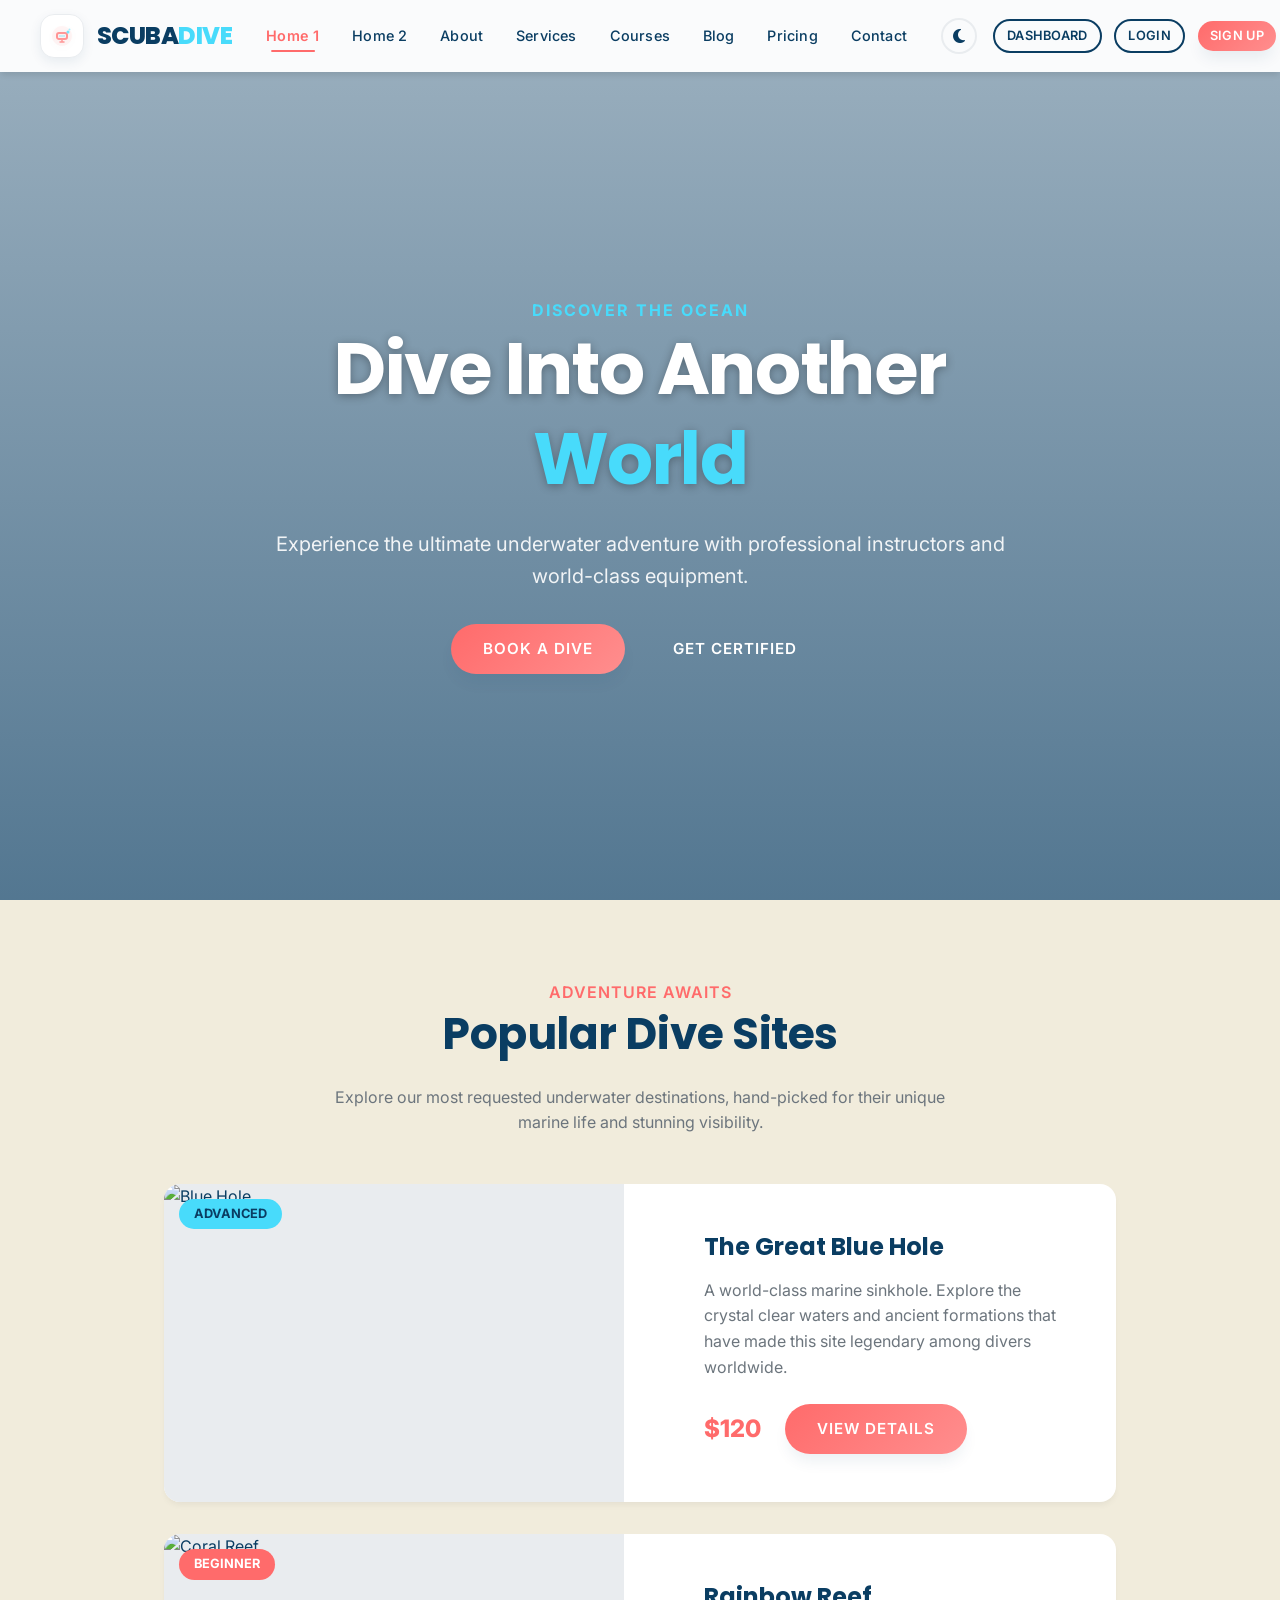
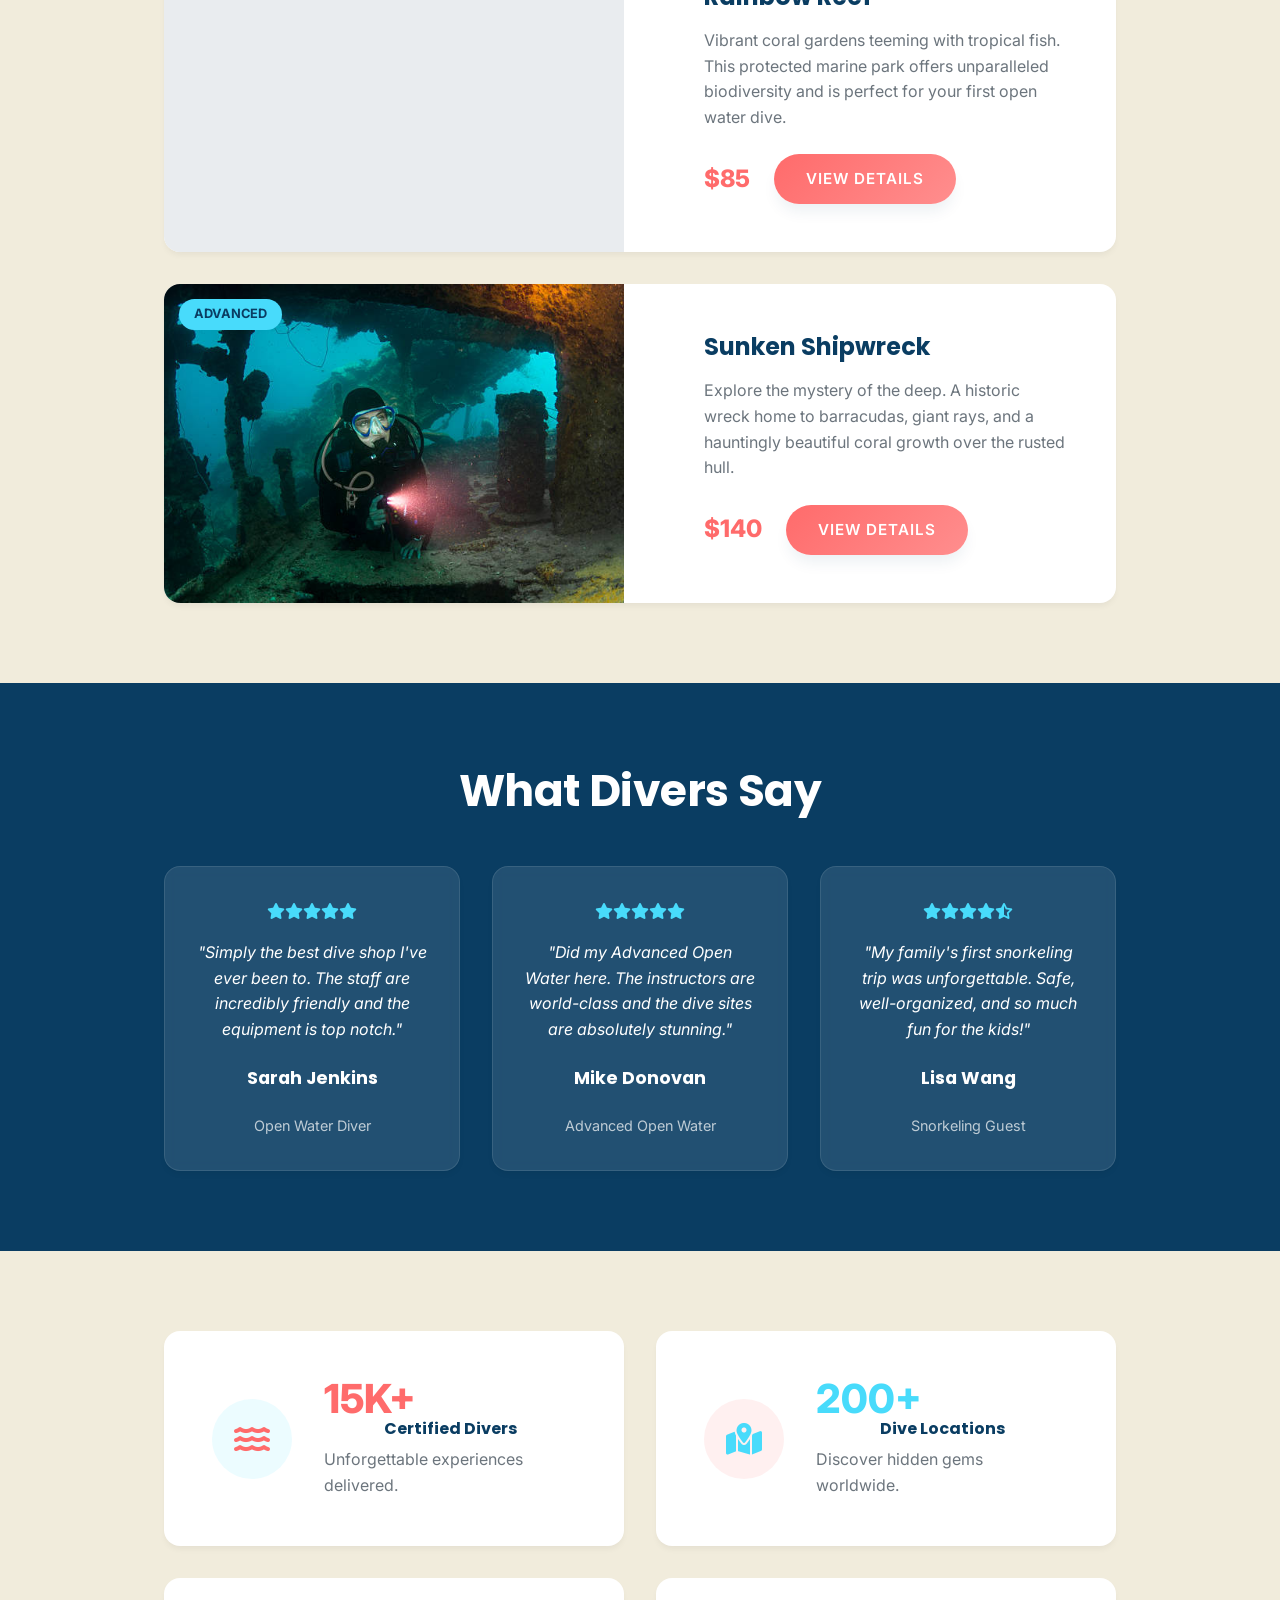
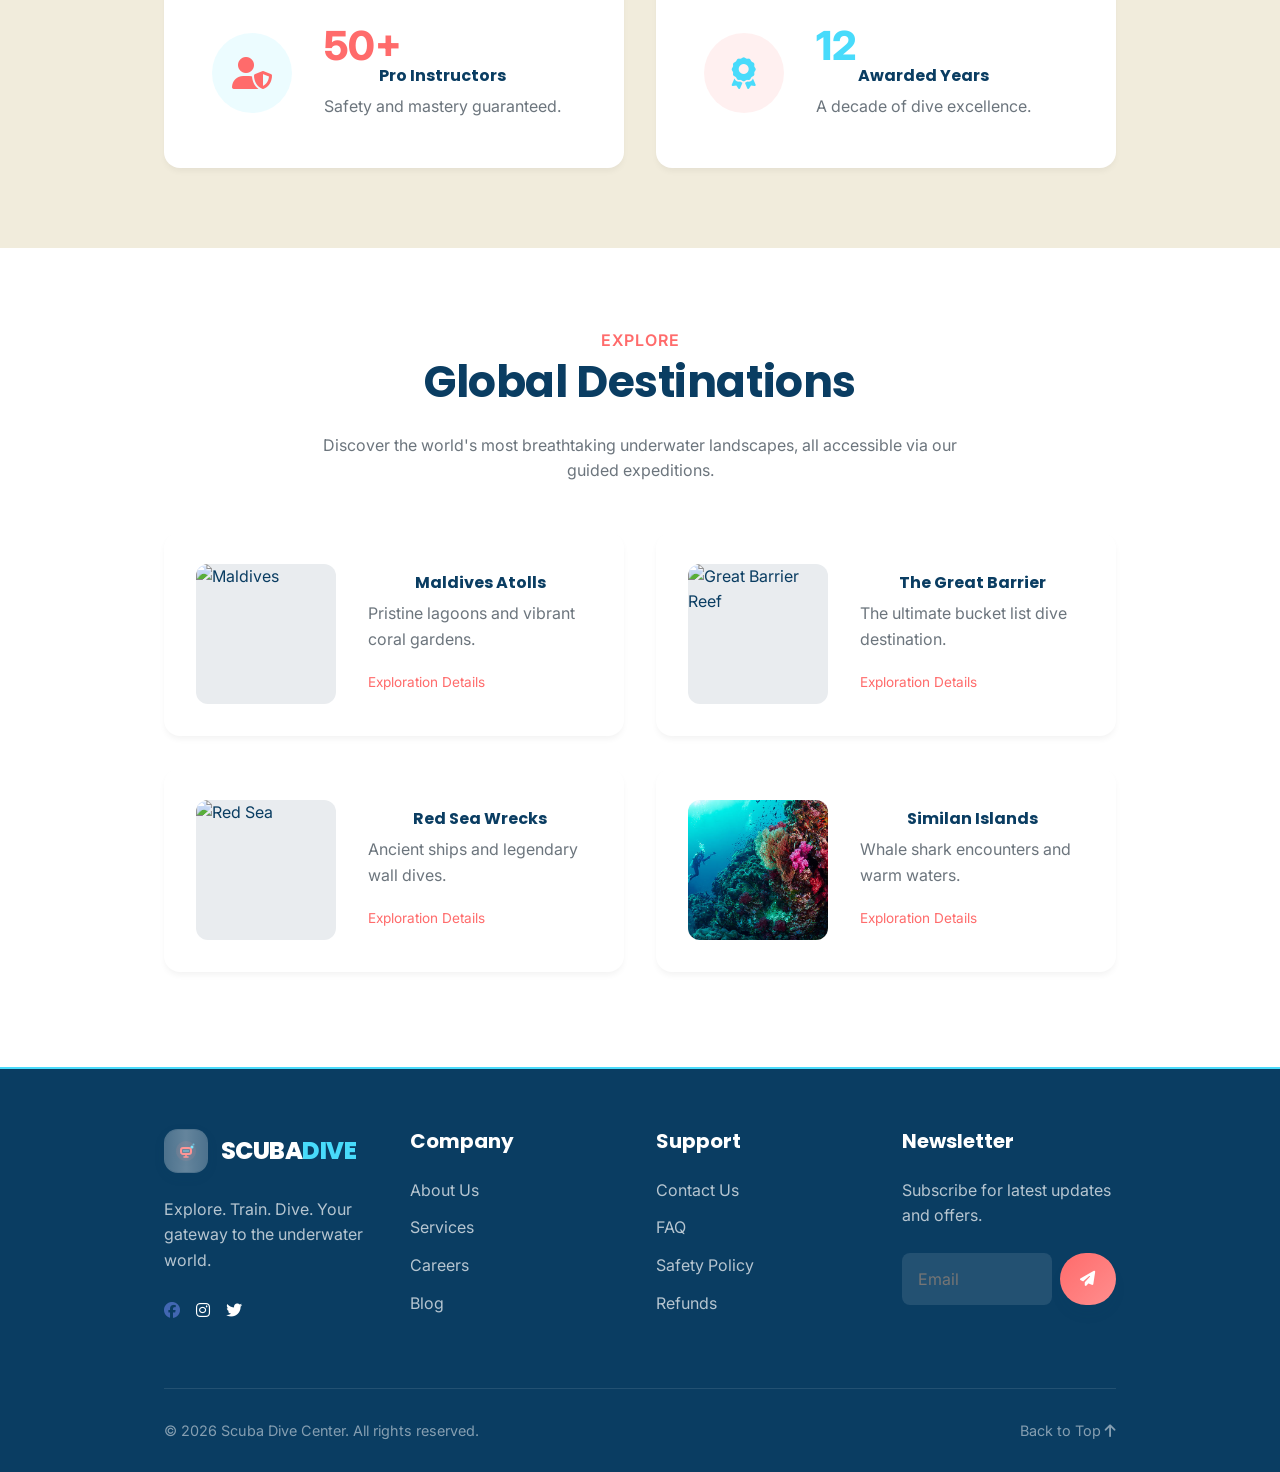
==== commit 0ad7bb73: "corrections" ====
--- a/index.html
+++ b/index.html
@@ -2,7 +2,7 @@
 <html lang="en">
 
 <head>
-    <link rel="icon" type="image/png" href="assets/images/favicon.jfif">
+    <link rel="icon" type="image/svg+xml" href="assets/images/favicon.svg">
     <meta charset="UTF-8">
     <meta name="viewport" content="width=device-width, initial-scale=1.0">
     <title>Scuba Dive Center | Dive Into Another World</title>
@@ -61,6 +61,8 @@
             </nav>
 
             <div class="d-flex align-center gap-2">
+                <button class="theme-toggle" id="themeToggle" title="Toggle Theme"><i
+                        class="fa-solid fa-moon"></i></button>
                 <button class="mobile-toggle text-dark"><i class="fa-solid fa-bars"></i></button>
                 <div class="header-actions d-none d-md-flex gap-2">
                     <!-- Hidden on mobile via CSS if needed, currently showing -->
@@ -69,8 +71,6 @@
                     <a href="login.html" class="btn btn-outline text-dark"
                         style="border-color: var(--dark); color: var(--dark);">Login</a>
                     <a href="register.html" class="btn btn-primary">Sign Up</a>
-                    <button class="theme-toggle" id="themeToggle" title="Toggle Theme"><i
-                            class="fa-solid fa-moon"></i></button>
                 </div>
             </div>
         </div>
--- a/assets/css/style.css
+++ b/assets/css/style.css
@@ -200,10 +200,37 @@
     .newsletter-form {
         flex-direction: column;
         gap: var(--space-sm) !important;
+        align-items: stretch !important;
     }
 
     .newsletter-form .btn {
         width: 100% !important;
+        margin-left: 0 !important;
+        padding: 14px !important;
+    }
+}
+
+/* Specific fix for Blog Page Newsletter alignment in tablet/laptop */
+@media (min-width: 551px) and (max-width: 1024px) {
+    .newsletter-form {
+        flex-direction: row;
+        gap: 0 !important;
+        background: rgba(255, 255, 255, 0.05);
+        border-radius: var(--border-radius-sm);
+        border: 1px solid rgba(255, 255, 255, 0.2);
+        overflow: hidden;
+    }
+
+    .newsletter-form .form-control {
+        border: none !important;
+        border-radius: 0 !important;
+        height: 52px;
+    }
+
+    .newsletter-form .btn {
+        border-radius: 0 !important;
+        height: 52px;
+        padding: 0 25px !important;
     }
 }
 
@@ -299,6 +326,22 @@
     grid-template-columns: 1fr;
 }
 
+@media (min-width: 600px) {
+    .grid-2 {
+        grid-template-columns: repeat(2, 1fr);
+    }
+}
+
+@media (min-width: 768px) {
+    .grid-3 {
+        grid-template-columns: repeat(2, 1fr);
+    }
+
+    .grid-4 {
+        grid-template-columns: repeat(2, 1fr);
+    }
+}
+
 @media (min-width: 992px) {
     .grid-2 {
         grid-template-columns: repeat(2, 1fr);
@@ -308,6 +351,12 @@
         grid-template-columns: repeat(3, 1fr);
     }
 
+    .grid-4 {
+        grid-template-columns: repeat(2, 1fr);
+    }
+}
+
+@media (min-width: 1200px) {
     .grid-4 {
         grid-template-columns: repeat(4, 1fr);
     }
@@ -406,18 +455,27 @@
     justify-content: space-between;
     width: 100%;
     max-width: 100% !important;
-    padding: 0 80px;
-    gap: 2rem;
-}
-
-@media (max-width: 1200px) {
+    padding: 0 40px;
+    gap: 1.5rem;
+}
+
+@media (max-width: 1250px) {
     .header>.container {
-        padding: 0 40px;
-        gap: 1rem;
-    }
-}
-
-@media (max-width: 768px) {
+        padding: 0 25px;
+        gap: 0.8rem;
+    }
+
+    .nav-links {
+        gap: 0.6rem;
+    }
+
+    .nav-link {
+        padding: 8px 6px;
+        font-size: 0.85rem;
+    }
+}
+
+@media (max-width: 991px) {
     .header>.container {
         padding: 0 20px;
     }
@@ -500,7 +558,7 @@
 }
 
 .logo-text .brand-name span {
-    color: var(--primary);
+    color: var(--secondary);
     position: relative;
 }
 
@@ -540,37 +598,37 @@
     .logo-text {
         display: none;
     }
-}
-
-/* Footer specific logo styles */
-.footer .logo-icon {
+
+    .header>.container {
+        padding: 0 15px !important;
+    }
+
+    .nav-logo {
+        gap: 0;
+    }
+}
+
+/* Footer & Sidebar specific logo styles for dark blocks */
+.footer .logo-icon,
+.sidebar .logo-icon {
     background: rgba(255, 255, 255, 0.1);
     border-color: rgba(255, 255, 255, 0.2);
 }
 
-.footer .logo-text .brand-name {
-    color: var(--light);
+.footer .logo-text .brand-name,
+.sidebar .logo-text .brand-name {
+    color: #ffffff !important;
+}
+
+.footer .logo-text .brand-name span,
+.sidebar .logo-text .brand-name span {
+    color: var(--secondary) !important;
 }
 
 .footer .logo-text .brand-tagline {
     color: rgba(255, 255, 255, 0.6);
 }
 
-/* Mid-range desktop header optimization (1051px - 1250px) */
-@media (min-width: 1051px) and (max-width: 1250px) {
-    .header>.container {
-        padding: 0 40px !important;
-        gap: 1.5rem !important;
-    }
-
-    .nav-links {
-        gap: 0.8rem !important;
-    }
-
-    .nav-link {
-        font-size: 0.8rem !important;
-    }
-}
 
 /* Footer specific logo styles */
 /* Logo filter removed as it now uses SVG and text */
@@ -578,11 +636,12 @@
 .header nav {
     display: flex;
     justify-content: center;
+    flex: 1;
 }
 
 .nav-links {
     display: flex;
-    gap: 1.5rem;
+    gap: 0.8rem;
     list-style: none;
     margin: 0;
     padding: 0;
@@ -597,7 +656,7 @@
     font-weight: 500;
     color: var(--dark);
     position: relative;
-    padding: 8px 12px;
+    padding: 8px 10px;
     font-size: 0.9rem;
     white-space: nowrap;
     letter-spacing: 0.2px;
@@ -639,7 +698,7 @@
 .header-actions {
     display: flex !important;
     align-items: center !important;
-    gap: 1.25rem;
+    gap: 0.8rem;
     flex-shrink: 0;
 }
 
@@ -795,6 +854,17 @@
     padding-left: 5px;
 }
 
+/* Social Media Icons Hover Effect */
+a i.fa-brands {
+    transition: var(--transition);
+    display: inline-block;
+}
+
+a:hover i.fa-brands {
+    transform: translateY(-4px) scale(1.1);
+    color: var(--secondary);
+}
+
 .footer-bottom {
     border-top: 1px solid rgba(255, 255, 255, 0.1);
     margin-top: 60px;
@@ -806,7 +876,7 @@
     font-size: 0.9rem;
 }
 
-@media (max-width: 950px) {
+@media (max-width: 1024px) {
     .footer .grid-4 {
         grid-template-columns: repeat(2, 1fr);
         gap: 2rem;
@@ -910,55 +980,6 @@
 
     .section {
         padding: 60px 0;
-    }
-
-    /* Mobile Menu Sidebar Structure (Moved from 550px) */
-    .nav-links li {
-        display: block;
-        width: 100%;
-        text-align: center;
-        margin-bottom: 1.5rem;
-    }
-
-    .nav-links.active {
-        width: 250px !important;
-        left: unset !important;
-        right: 0 !important;
-        display: flex !important;
-        flex-direction: column !important;
-        justify-content: flex-start !important;
-        align-items: center !important;
-        padding: 80px 20px 40px !important;
-        overflow-y: auto;
-        position: fixed !important;
-        /* Ensure it stays fixed as a side drawer */
-        top: 0;
-        height: 100vh;
-        background: white;
-        z-index: 999;
-        box-shadow: -5px 0 15px rgba(0, 0, 0, 0.1);
-        transition: transform 0.3s ease;
-    }
-
-    /* Auth buttons inside menu */
-    .mobile-auth-container {
-        display: flex;
-        flex-direction: column;
-        gap: 15px;
-        width: 100%;
-        padding: 0 20px;
-    }
-
-    .mobile-auth-container .header-actions {
-        display: flex !important;
-        flex-direction: column;
-        gap: 12px;
-    }
-
-    .mobile-auth-container .btn {
-        width: 100%;
-        justify-content: center;
-        padding: 12px 20px;
     }
 }
 
@@ -1155,16 +1176,25 @@
         margin-top: 1rem;
     }
 
+    /* Blog Newsletter Section Padding Adjustments */
+    .bg-dark.text-center[style*="padding: var(--space-xxl) 0"] {
+        padding: var(--space-xl) 0 !important;
+    }
+
+    .container.container-sm {
+        padding: 0 20px;
+    }
+
     /* Prevent any element from causing overflow */
     * {
-        max-width: 100vw !important;
+        max-width: 100vw;
     }
 
     .container,
     .section,
     .footer,
     .hero {
-        overflow-x: hidden !important;
+        overflow-x: hidden;
     }
 }
 
@@ -1340,6 +1370,23 @@
     border-top: 1px solid var(--gray-200);
 }
 
+[data-theme="dark"] .topbar {
+    background-color: #0f172a;
+    border-bottom: 1px solid var(--gray-200);
+}
+
+[data-theme="dark"] .table-container,
+[data-theme="dark"] .stat-card {
+    background-color: #1e293b;
+    border: 1px solid var(--gray-200);
+}
+
+[data-theme="dark"] .table-container table td,
+[data-theme="dark"] .table-container table th {
+    border-bottom: 1px solid var(--gray-200);
+    color: #cbd5e1;
+}
+
 [data-theme="dark"] p {
     color: #94a3b8;
     /* Muted but accessible */
@@ -1753,10 +1800,291 @@
     margin-bottom: 1.5rem;
 }
 
+@media (max-width: 768px) {
+    .auth-card {
+        padding: 2.5rem 2rem;
+        max-width: 90%;
+        margin: 0 auto;
+    }
+}
+
+@media (max-width: 1024px) {
+    .auth-card {
+        max-width: 500px;
+    }
+}
+
 @media (max-width: 480px) {
     .auth-card {
         padding: 1.5rem;
-    }
-}
-
-/* Consolidated dark mode handlers previously here are moved to section 13 */+        max-width: 100%;
+        margin: 0;
+    }
+
+    .auth-logo img {
+        max-height: 60px !important;
+    }
+}
+
+/* Consolidated dark mode handlers previously here are moved to section 13 */
+
+/* =========================================
+   15. COMPONENT: FAQ ACCORDION
+   ========================================= */
+.faq-grid {
+    display: grid;
+    grid-template-columns: 1fr;
+    gap: 1rem;
+}
+
+.faq-item {
+    border: 1px solid var(--gray-200);
+    border-radius: var(--border-radius-sm);
+    margin-bottom: 12px;
+    overflow: hidden;
+    transition: var(--transition);
+    background: var(--light);
+}
+
+.faq-item:hover {
+    border-color: var(--secondary);
+}
+
+.faq-item.active {
+    border-color: var(--primary);
+    box-shadow: 0 4px 15px rgba(255, 107, 107, 0.1);
+}
+
+.faq-question {
+    display: flex;
+    justify-content: space-between;
+    align-items: center;
+    padding: 18px 24px;
+    cursor: pointer;
+    font-weight: 600;
+    font-size: 1rem;
+    color: var(--dark);
+    background: transparent;
+    border: none;
+    width: 100%;
+    text-align: left;
+    font-family: var(--font-body);
+    transition: color 0.3s ease;
+}
+
+.faq-item.active .faq-question {
+    color: var(--primary);
+}
+
+.faq-question i {
+    transition: transform 0.3s ease;
+    font-size: 0.85rem;
+    color: var(--gray-600);
+}
+
+.faq-item.active .faq-question i {
+    transform: rotate(180deg);
+    color: var(--primary);
+}
+
+.faq-answer {
+    max-height: 0;
+    overflow: hidden;
+    transition: max-height 0.4s ease, padding 0.3s ease;
+}
+
+.faq-item.active .faq-answer {
+    max-height: 200px;
+    padding: 0 24px 18px;
+}
+
+.faq-answer p {
+    font-size: 0.95rem;
+    line-height: 1.6;
+    color: var(--gray-600) !important;
+    margin-bottom: 0;
+}
+
+[data-theme="dark"] .faq-item {
+    background: #1e293b;
+    border-color: #334155;
+}
+
+[data-theme="dark"] .faq-question {
+    color: #cbd5e1;
+}
+
+[data-theme="dark"] .faq-item.active .faq-question {
+    color: var(--secondary);
+}
+
+[data-theme="dark"] .faq-item.active {
+    border-color: var(--secondary);
+}
+
+/* =========================================
+   16. FINAL OVERRIDES & RESPONSIVE FIXES
+   ========================================= */
+
+@media (max-width: 991px) {
+
+    /* 1. HIDE the normal horizontal nav list layout-wise but allow fixed children to escape */
+    /* Target the nav specifically to not interfere with the drawer ul */
+    .header nav {
+        display: block !important;
+        position: static !important;
+        width: 0 !important;
+        height: 0 !important;
+        margin: 0 !important;
+        padding: 0 !important;
+        overflow: visible !important;
+    }
+
+    .header-actions {
+        display: none !important;
+    }
+
+    /* 2. THE DRAWER UL - Ensure it is fixed and off-screen */
+    .header .container nav ul.nav-links {
+        display: flex !important;
+        position: fixed !important;
+        right: -100% !important;
+        top: 0 !important;
+        width: 280px !important;
+        height: 100vh !important;
+        background: white !important;
+        /* Force white background for visibility */
+        flex-direction: column !important;
+        justify-content: flex-start !important;
+        align-items: flex-start !important;
+        padding: 60px 25px !important;
+        z-index: 100000 !important;
+        /* Extremely high z-index */
+        box-shadow: -5px 0 20px rgba(0, 0, 10, 0.2) !important;
+        transition: right 0.4s ease-in-out !important;
+        margin: 0 !important;
+        overflow-y: auto !important;
+        visibility: visible !important;
+        opacity: 1 !important;
+    }
+
+    /* 3. ACTIVE STATE - Slide the drawer into view */
+    .header .container nav ul.nav-links.active {
+        right: 0 !important;
+    }
+
+    /* 4. DRAWER ITEMS - Vertical list with better tap targets */
+    .header .container nav ul.nav-links li {
+        display: block !important;
+        width: 100% !important;
+        margin: 0 !important;
+        padding: 0 !important;
+        border-bottom: 1px solid #f0f0f0 !important;
+    }
+
+    .header .container nav ul.nav-links li a.nav-link {
+        display: block !important;
+        padding: 12px 0 !important;
+        font-size: 1.05rem !important;
+        font-weight: 600 !important;
+        color: #0a3d62 !important;
+        /* Force dark color for visibility */
+        text-align: left !important;
+        width: 100% !important;
+    }
+
+    .header .container nav ul.nav-links li a.nav-link::after {
+        display: none !important;
+    }
+
+    /* 5. THE HAMBURGER TOGGLE */
+    /* 5. THE HAMBURGER TOGGLE */
+    .mobile-toggle {
+        display: flex !important;
+        align-items: center !important;
+        justify-content: center !important;
+        width: 44px !important;
+        height: 44px !important;
+        background: #ffffff !important;
+        border: 2px solid var(--primary) !important;
+        border-radius: 12px !important;
+        color: var(--primary) !important;
+        font-size: 1.5rem !important;
+        z-index: 200000 !important;
+        cursor: pointer !important;
+        position: fixed !important;
+        top: 14px !important;
+        right: 20px !important;
+        box-shadow: 0 4px 12px rgba(255, 107, 107, 0.15) !important;
+        transition: all 0.3s ease !important;
+    }
+
+    /* 6. THE THEME TOGGLE (Header version, before hamburger) */
+    .header .theme-toggle {
+        display: flex !important;
+        align-items: center !important;
+        justify-content: center !important;
+        width: 44px !important;
+        height: 44px !important;
+        background: #ffffff !important;
+        border: 2px solid var(--gray-200) !important;
+        border-radius: 12px !important;
+        color: var(--dark) !important;
+        font-size: 1.3rem !important;
+        z-index: 200000 !important;
+        cursor: pointer !important;
+        position: fixed !important;
+        top: 14px !important;
+        right: 74px !important;
+        /* 20px + 44px + 10px gap */
+        box-shadow: 0 4px 12px rgba(0, 0, 0, 0.05) !important;
+        transition: all 0.3s ease !important;
+    }
+
+    /* Hide the version in the drawer to prevent duplication */
+    .mobile-auth-container .theme-toggle {
+        display: none !important;
+    }
+
+    .mobile-toggle:active,
+    .theme-toggle:active {
+        transform: scale(0.9) !important;
+    }
+
+    .mobile-toggle:hover {
+        background: #fffafa !important;
+        box-shadow: 0 6px 16px rgba(255, 107, 107, 0.3) !important;
+    }
+
+    /* Ensure specific colors for dark mode if active */
+    [data-theme="dark"] .header .container nav ul.nav-links {
+        background: #1a1a1a !important;
+        box-shadow: -5px 0 20px rgba(0, 0, 0, 0.5) !important;
+    }
+
+    [data-theme="dark"] .header .container nav ul.nav-links li a.nav-link {
+        color: #f0f0f0 !important;
+        border-bottom-color: #333 !important;
+    }
+
+    .mobile-auth-container {
+        display: flex !important;
+        flex-direction: column !important;
+        gap: 8px !important;
+        width: 100% !important;
+        padding: 15px 0 !important;
+        margin-top: 5px !important;
+    }
+
+    .mobile-auth-container .header-actions {
+        display: flex !important;
+        flex-direction: column !important;
+        gap: 10px !important;
+    }
+
+    .mobile-auth-container .btn {
+        width: 100% !important;
+        text-align: center !important;
+        padding: 12px !important;
+    }
+}
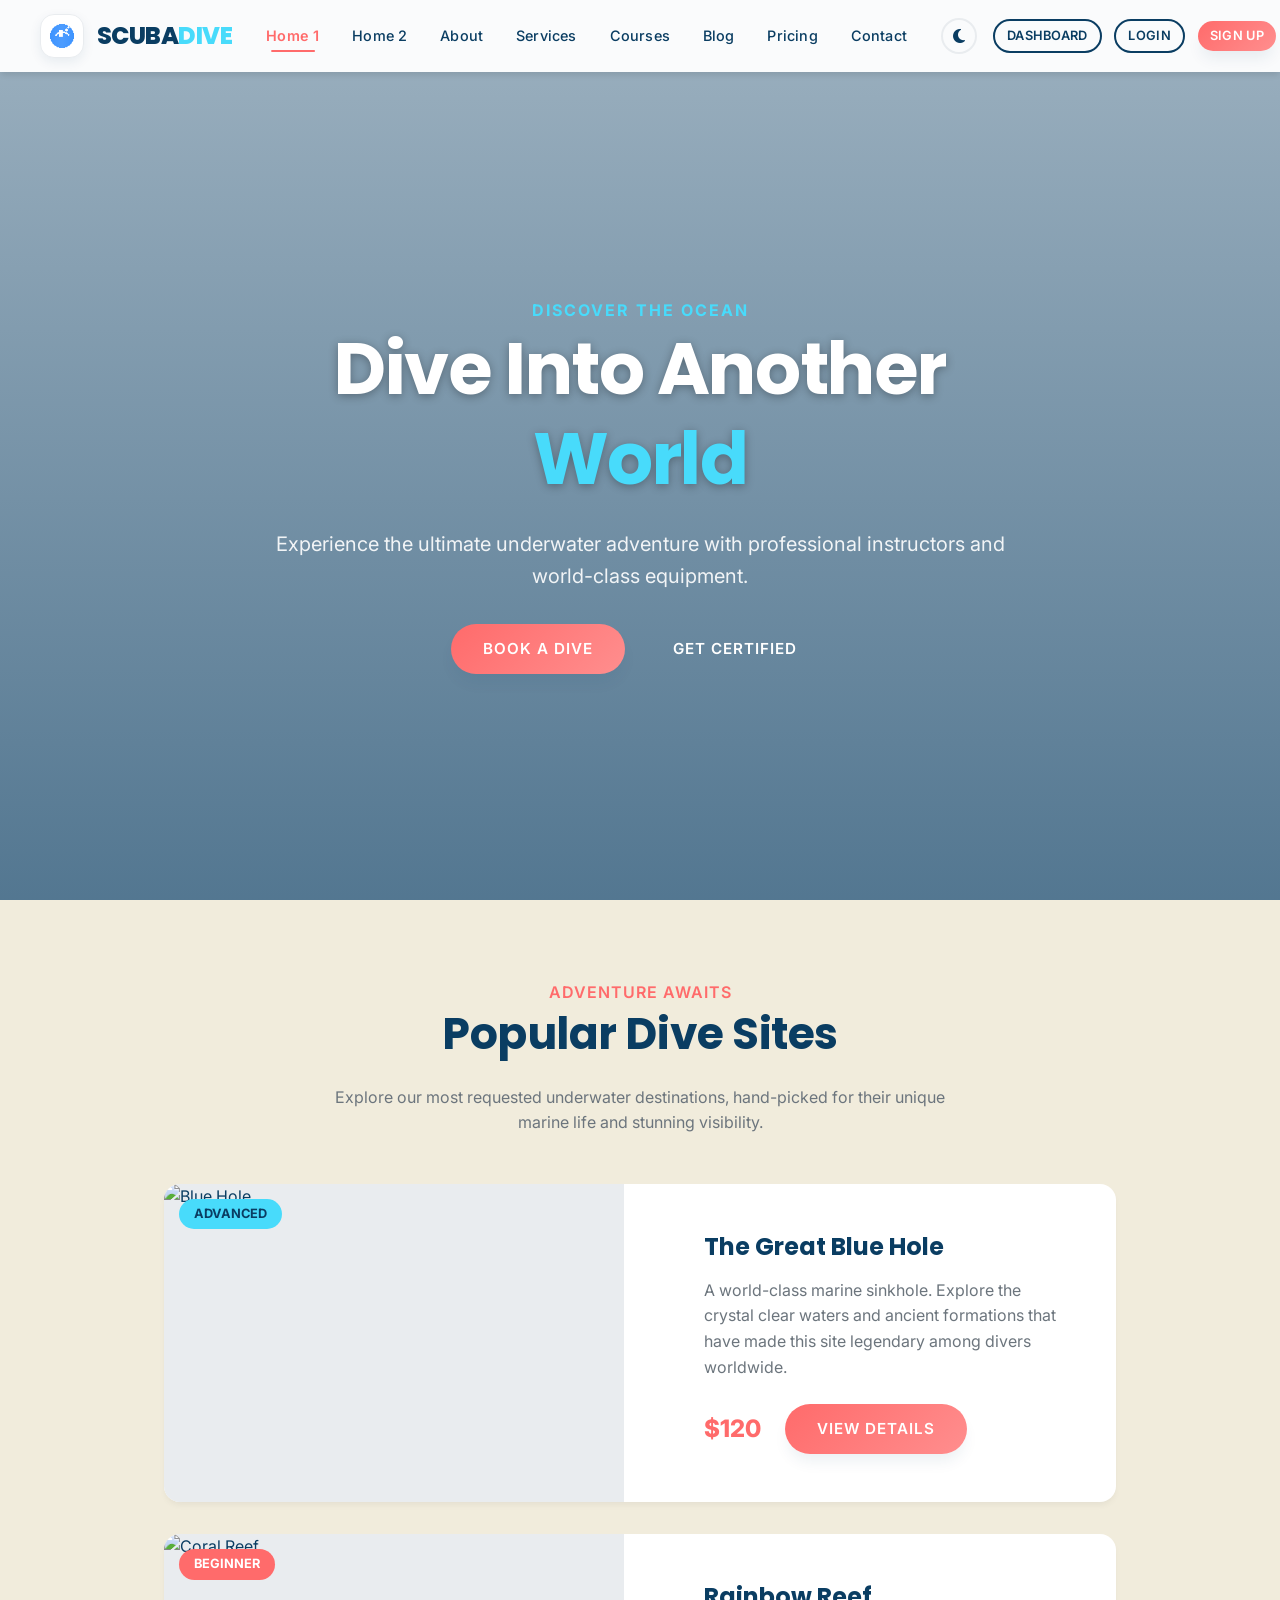
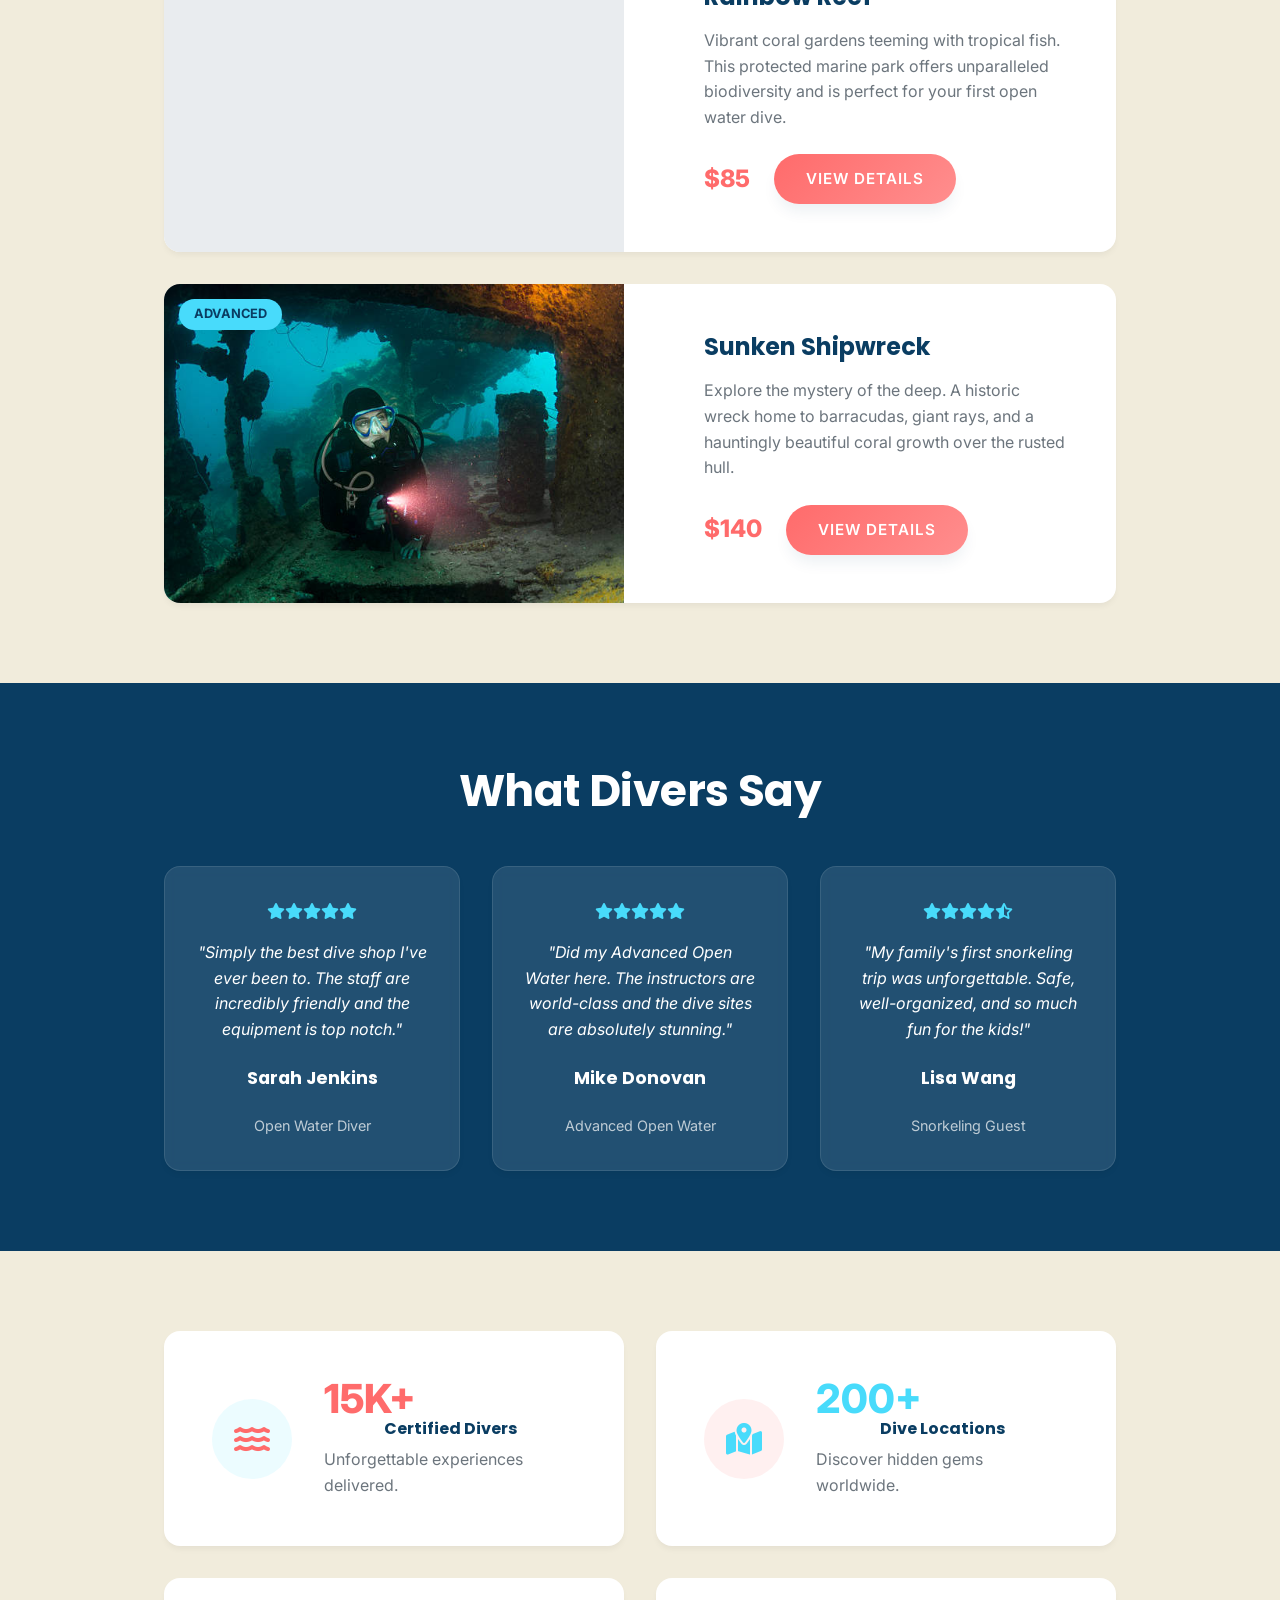
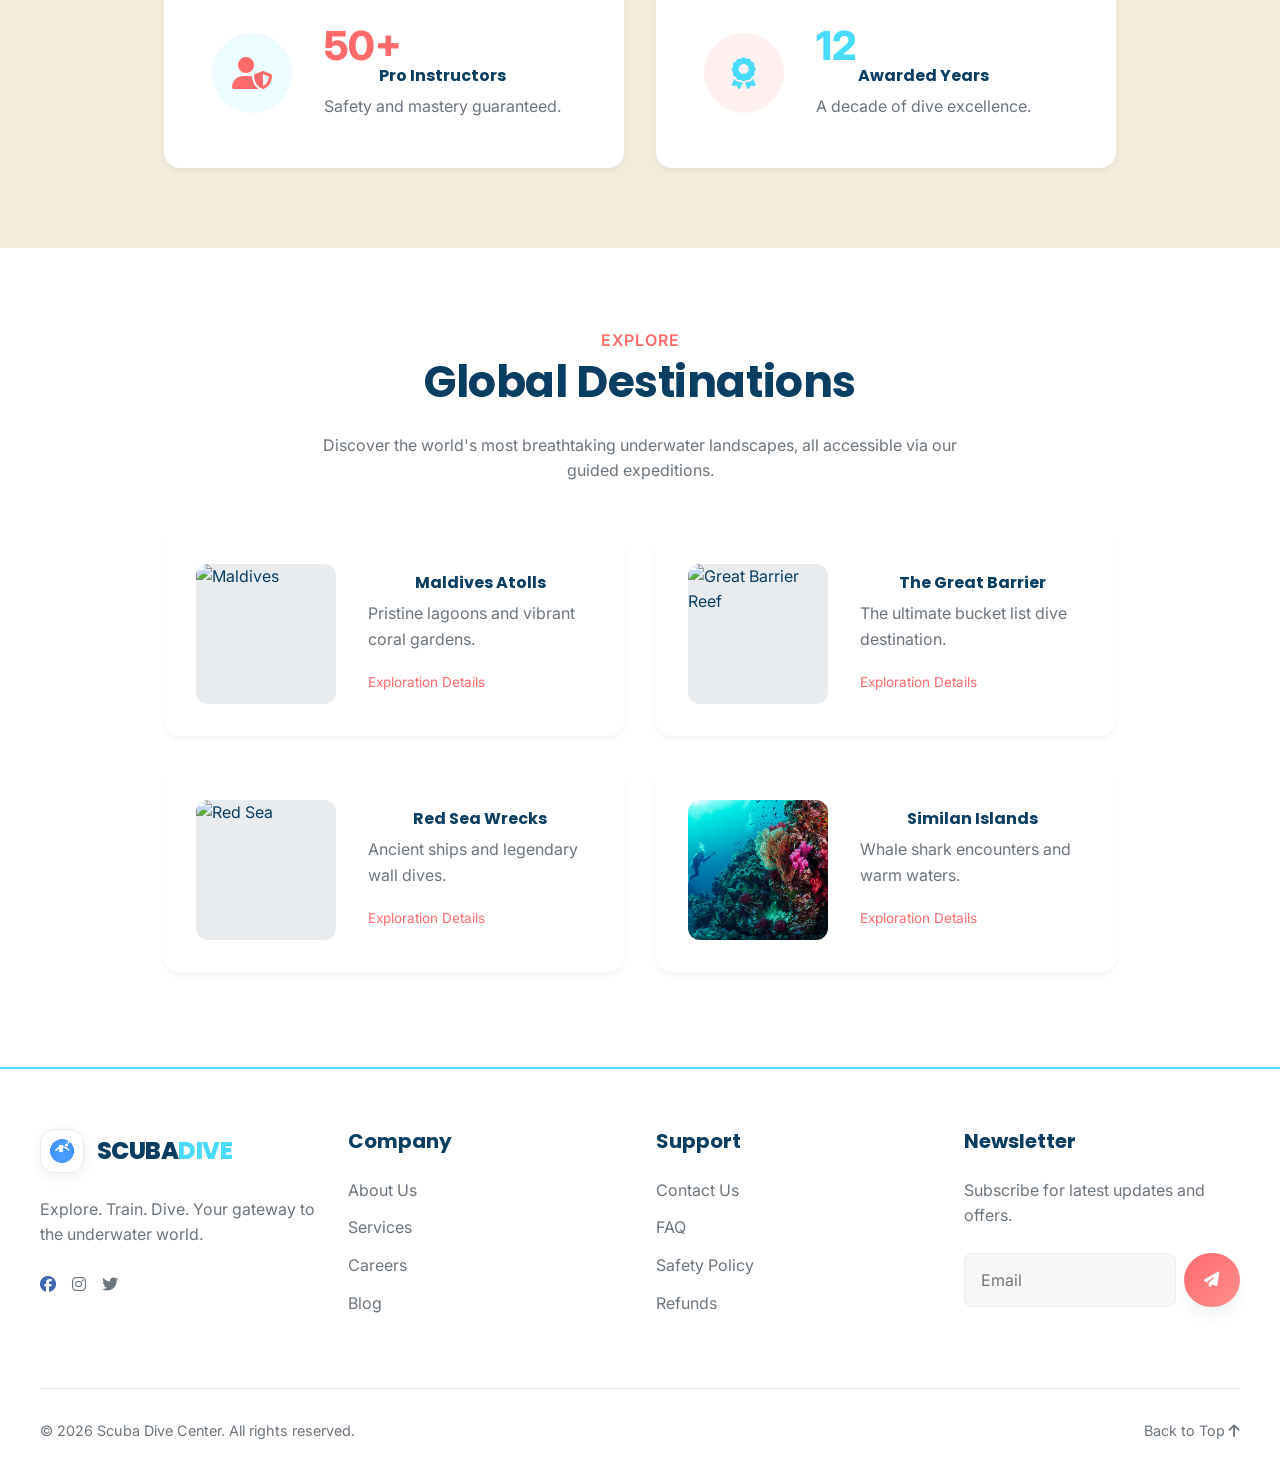
==== commit 265a1487: "favicon" ====
--- a/index.html
+++ b/index.html
@@ -2,7 +2,7 @@
 <html lang="en">
 
 <head>
-    <link rel="icon" type="image/svg+xml" href="assets/images/favicon.svg">
+    <link rel="icon" type="image/png" href="assets/images/scubadive_favicon.png">
     <meta charset="UTF-8">
     <meta name="viewport" content="width=device-width, initial-scale=1.0">
     <title>Scuba Dive Center | Dive Into Another World</title>
@@ -28,19 +28,7 @@
         <div class="container d-flex justify-between align-center">
             <a href="index.html" class="nav-logo">
                 <div class="logo-icon">
-                    <svg viewBox="0 0 24 24" fill="none" xmlns="http://www.w3.org/2000/svg">
-                        <path
-                            d="M12 22C17.5228 22 22 17.5228 22 12C22 6.47715 17.5228 2 12 2C6.47715 2 2 6.47715 2 12C2 17.5228 6.47715 22 12 22Z"
-                            fill="var(--primary)" fill-opacity="0.1" />
-                        <path
-                            d="M7 11C7 9.89543 7.89543 9 9 9H15C16.1046 9 17 9.89543 17 11V13C17 14.1046 16.1046 15 15 15H9C7.89543 15 7 14.1046 7 13V11Z"
-                            stroke="var(--primary)" stroke-width="2" />
-                        <path d="M9 11H15V13H9V11Z" fill="var(--secondary)" fill-opacity="0.4" />
-                        <path d="M12 15V18M10 18H14" stroke="var(--primary)" stroke-width="1.5"
-                            stroke-linecap="round" />
-                        <circle cx="18" cy="8" r="1.5" fill="var(--secondary)" />
-                        <circle cx="19.5" cy="5.5" r="1" fill="var(--secondary)" opacity="0.6" />
-                    </svg>
+                    <img src="assets/images/scubadive_favicon.png" alt="ScubaDive Logo" class="logo-img" style="height: 100%; width: 100%; object-fit: contain;">
                 </div>
                 <div class="logo-text">
                     <span class="brand-name">Scuba<span>Dive</span></span>
@@ -390,25 +378,13 @@
             <div class="grid grid-4">
                 <div>
                     <a href="index.html" class="nav-logo" style="margin-bottom: 1.5rem; display: flex;">
-                        <div class="logo-icon">
-                            <svg viewBox="0 0 24 24" fill="none" xmlns="http://www.w3.org/2000/svg">
-                                <path
-                                    d="M12 22C17.5228 22 22 17.5228 22 12C22 6.47715 17.5228 2 12 2C6.47715 2 2 6.47715 2 12C2 17.5228 6.47715 22 12 22Z"
-                                    fill="var(--primary)" fill-opacity="0.1" />
-                                <path
-                                    d="M7 11C7 9.89543 7.89543 9 9 9H15C16.1046 9 17 9.89543 17 11V13C17 14.1046 16.1046 15 15 15H9C7.89543 15 7 14.1046 7 13V11Z"
-                                    stroke="var(--primary)" stroke-width="2" />
-                                <path d="M9 11H15V13H9V11Z" fill="var(--secondary)" fill-opacity="0.4" />
-                                <path d="M12 15V18M10 18H14" stroke="var(--primary)" stroke-width="1.5"
-                                    stroke-linecap="round" />
-                                <circle cx="18" cy="8" r="1.5" fill="var(--secondary)" />
-                                <circle cx="19.5" cy="5.5" r="1" fill="var(--secondary)" opacity="0.6" />
-                            </svg>
-                        </div>
-                        <div class="logo-text">
-                            <span class="brand-name">Scuba<span>Dive</span></span>
-                        </div>
-                    </a>
+                <div class="logo-icon">
+                    <img src="assets/images/scubadive_favicon.png" alt="ScubaDive Logo" class="logo-img" style="height: 100%; width: 100%; object-fit: contain;">
+                </div>
+                <div class="logo-text">
+                    <span class="brand-name">Scuba<span>Dive</span></span>
+                </div>
+            </a>
                     <p style="color: rgba(255,255,255,0.7);">Explore. Train. Dive. Your gateway to the underwater world.
                     </p>
                     <div class="d-flex gap-2 text-white">
--- a/assets/css/style.css
+++ b/assets/css/style.css
@@ -459,12 +459,23 @@
     gap: 1.5rem;
 }
 
+.footer>.container {
+    width: 100%;
+    max-width: 100% !important;
+    padding: 0 40px;
+}
+
 @media (max-width: 1250px) {
+
     .header>.container {
         padding: 0 25px;
         gap: 0.8rem;
     }
 
+    .footer>.container {
+        padding: 0 25px;
+    }
+
     .nav-links {
         gap: 0.6rem;
     }
@@ -476,7 +487,12 @@
 }
 
 @media (max-width: 991px) {
+
     .header>.container {
+        padding: 0 20px;
+    }
+
+    .footer>.container {
         padding: 0 20px;
     }
 }
@@ -608,34 +624,20 @@
     }
 }
 
-/* Footer & Sidebar specific logo styles for dark blocks */
-.footer .logo-icon,
-.sidebar .logo-icon {
-    background: rgba(255, 255, 255, 0.1);
-    border-color: rgba(255, 255, 255, 0.2);
-}
-
-.footer .logo-text .brand-name,
-.sidebar .logo-text .brand-name {
-    color: #ffffff !important;
-}
-
-.footer .logo-text .brand-name span,
-.sidebar .logo-text .brand-name span {
+/* Footer specific logo styles */
+.footer .logo-text .brand-name {
+    color: var(--dark) !important;
+}
+
+.footer .logo-text .brand-name span {
     color: var(--secondary) !important;
 }
 
-.footer .logo-text .brand-tagline {
-    color: rgba(255, 255, 255, 0.6);
-}
-
-
-/* Footer specific logo styles */
 /* Logo filter removed as it now uses SVG and text */
 
 .header nav {
     display: flex;
-    justify-content: center;
+    justify-content: flex-end;
     flex: 1;
 }
 
@@ -827,30 +829,37 @@
    8. COMPONENT: FOOTER
    ========================================= */
 .footer {
-    background-color: var(--dark);
-    color: var(--light);
+    background-color: var(--light);
+    color: var(--dark);
     padding: 60px 0 30px;
     margin-top: 15px;
     border-top: 2px solid var(--secondary);
 }
 
 .footer h4 {
-    color: var(--light);
+    color: var(--dark);
     margin-bottom: 1.5rem;
     font-size: 1.25rem;
     text-align: left;
 }
 
+.footer p,
+.footer span,
+.footer-links a,
+.footer .d-flex.text-white a {
+    color: var(--gray-600) !important;
+}
+
 .footer-links li {
     margin-bottom: 0.75rem;
 }
 
 .footer-links a {
-    color: rgba(255, 255, 255, 0.7);
+    color: var(--gray-600);
 }
 
 .footer-links a:hover {
-    color: var(--secondary);
+    color: var(--secondary) !important;
     padding-left: 5px;
 }
 
@@ -862,17 +871,23 @@
 
 a:hover i.fa-brands {
     transform: translateY(-4px) scale(1.1);
-    color: var(--secondary);
+    color: var(--secondary) !important;
+}
+
+.footer .form-control {
+    background: rgba(0, 0, 0, 0.03) !important;
+    border: 1px solid var(--gray-200) !important;
+    color: var(--dark) !important;
 }
 
 .footer-bottom {
-    border-top: 1px solid rgba(255, 255, 255, 0.1);
+    border-top: 1px solid var(--gray-200);
     margin-top: 60px;
     padding-top: 30px;
     display: flex;
     justify-content: space-between;
     align-items: center;
-    color: rgba(255, 255, 255, 0.5);
+    color: var(--gray-600) !important;
     font-size: 0.9rem;
 }
 
@@ -930,7 +945,7 @@
     }
 }
 
-@media (max-width: 1050px) {
+@media (max-width: 991px) {
     h1 {
         font-size: 2.5rem;
     }
@@ -984,9 +999,9 @@
 }
 
 @media (max-width: 550px) {
-    /* .header-actions moved to 1050px breakpoint */
-
-    /* .header>.container moved to 1050px breakpoint */
+    /* .header-actions moved to 991px breakpoint */
+
+    /* .header>.container moved to 991px breakpoint */
 
     .logo-icon {
         width: 36px !important;
@@ -1019,7 +1034,7 @@
         font-size: 1.25rem;
     }
 
-    /* Mobile Menu Specifics moved to 1050px */
+    /* Mobile Menu Specifics moved to 991px */
 
     /* Target components for vertical stacking */
     .hero-actions,
@@ -1149,7 +1164,7 @@
         width: 100%;
     }
 
-    /* Auth buttons inside menu moved to 1050px */
+    /* Auth buttons inside menu moved to 991px */
 
     /* Force all forms to stack inputs and buttons */
     form .d-flex {
@@ -1370,6 +1385,28 @@
     border-top: 1px solid var(--gray-200);
 }
 
+[data-theme="dark"] .footer h4 {
+    color: var(--light);
+}
+
+[data-theme="dark"] .footer p,
+[data-theme="dark"] .footer span,
+[data-theme="dark"] .footer-links a,
+[data-theme="dark"] .footer .d-flex.text-white a {
+    color: #cbd5e1 !important;
+}
+
+[data-theme="dark"] .footer .form-control {
+    background: #1e293b !important;
+    border: 1px solid #334155 !important;
+    color: #f8fafc !important;
+}
+
+[data-theme="dark"] .footer-bottom {
+    border-top: 1px solid var(--gray-200);
+    color: #94a3b8 !important;
+}
+
 [data-theme="dark"] .topbar {
     background-color: #0f172a;
     border-bottom: 1px solid var(--gray-200);
